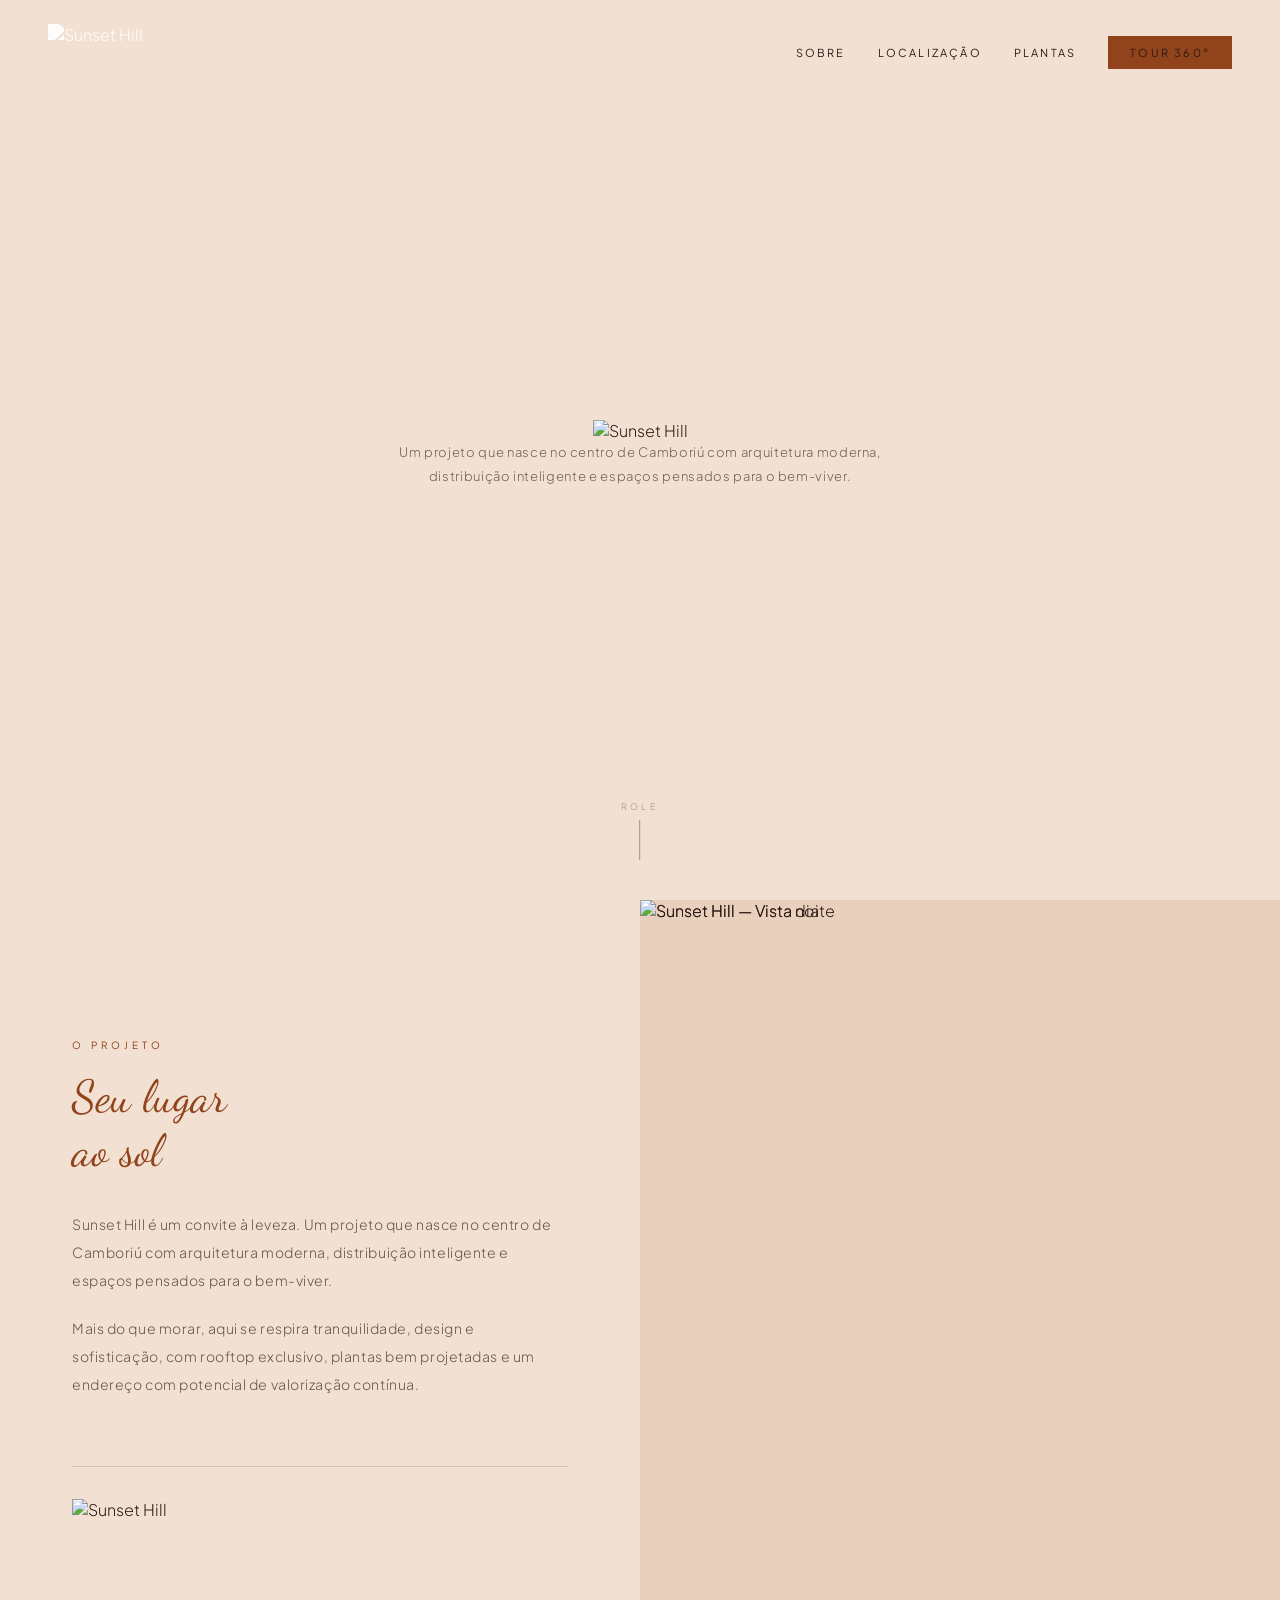
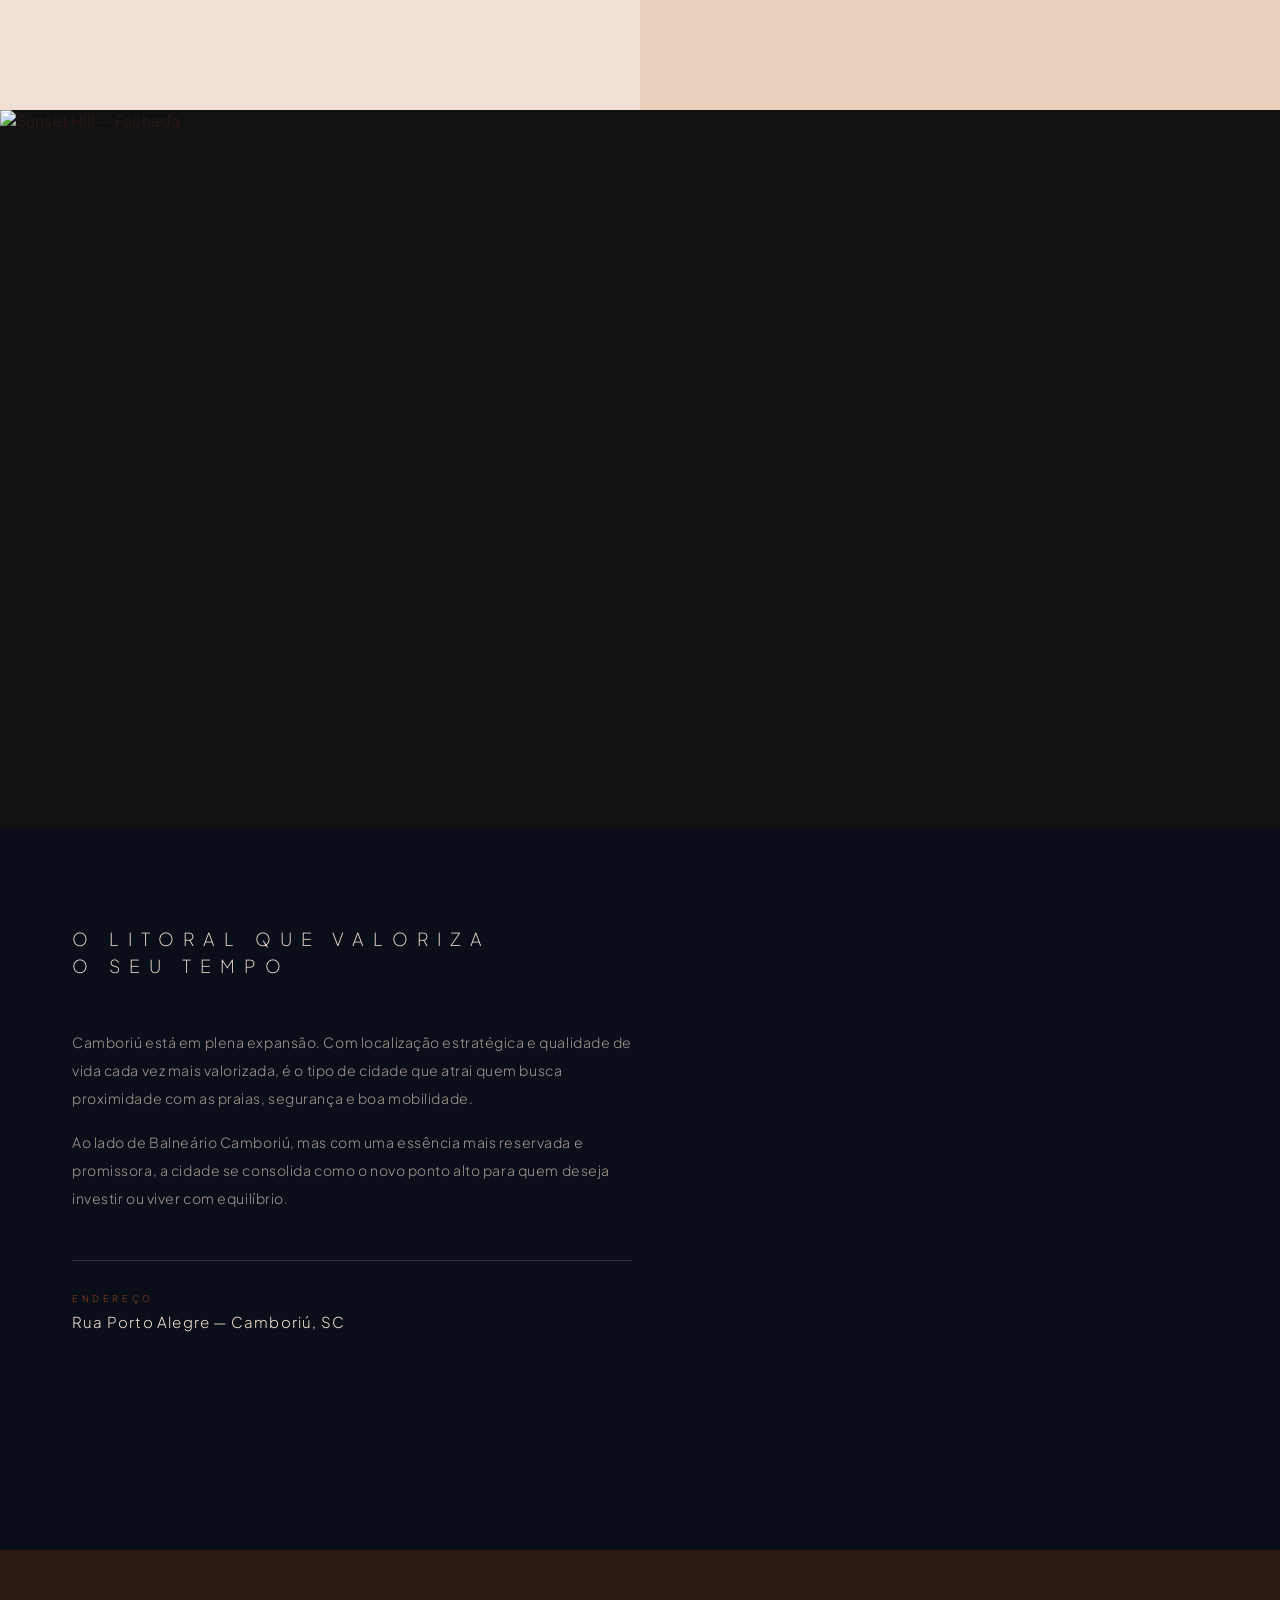
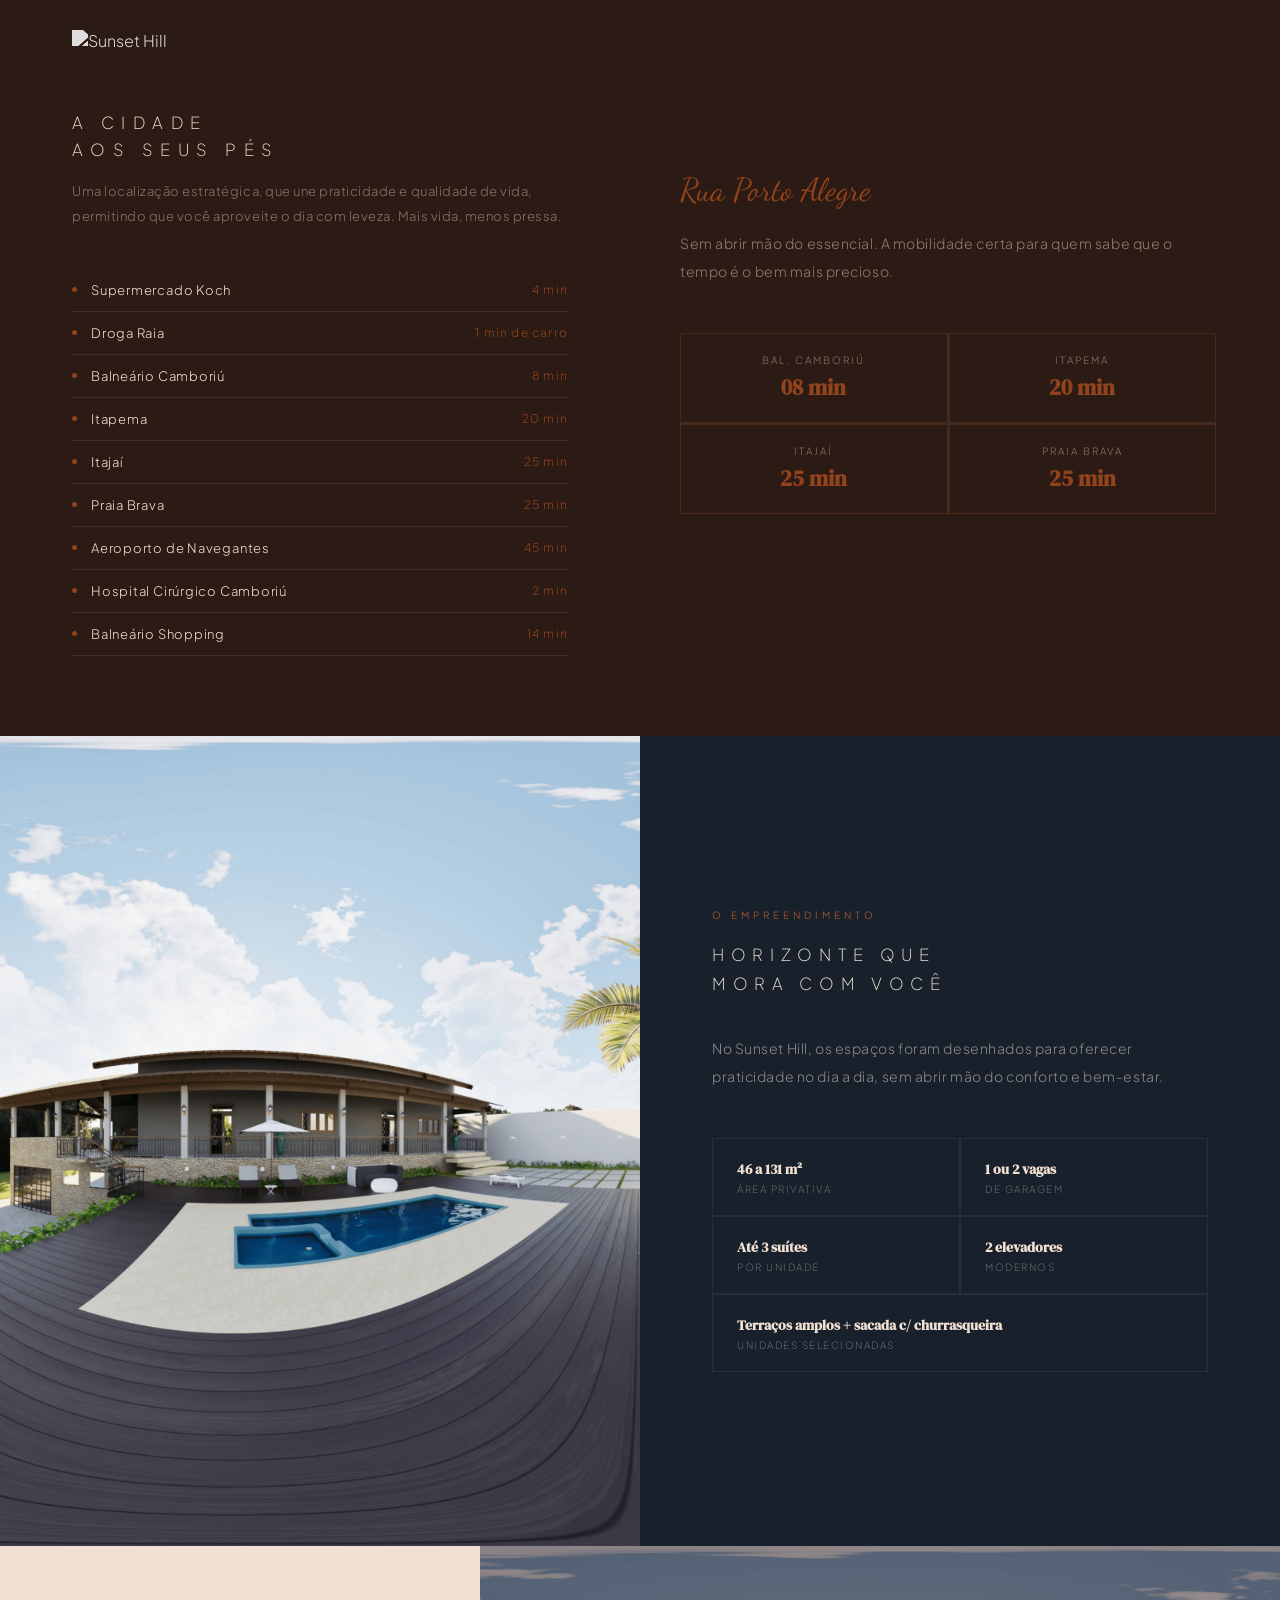
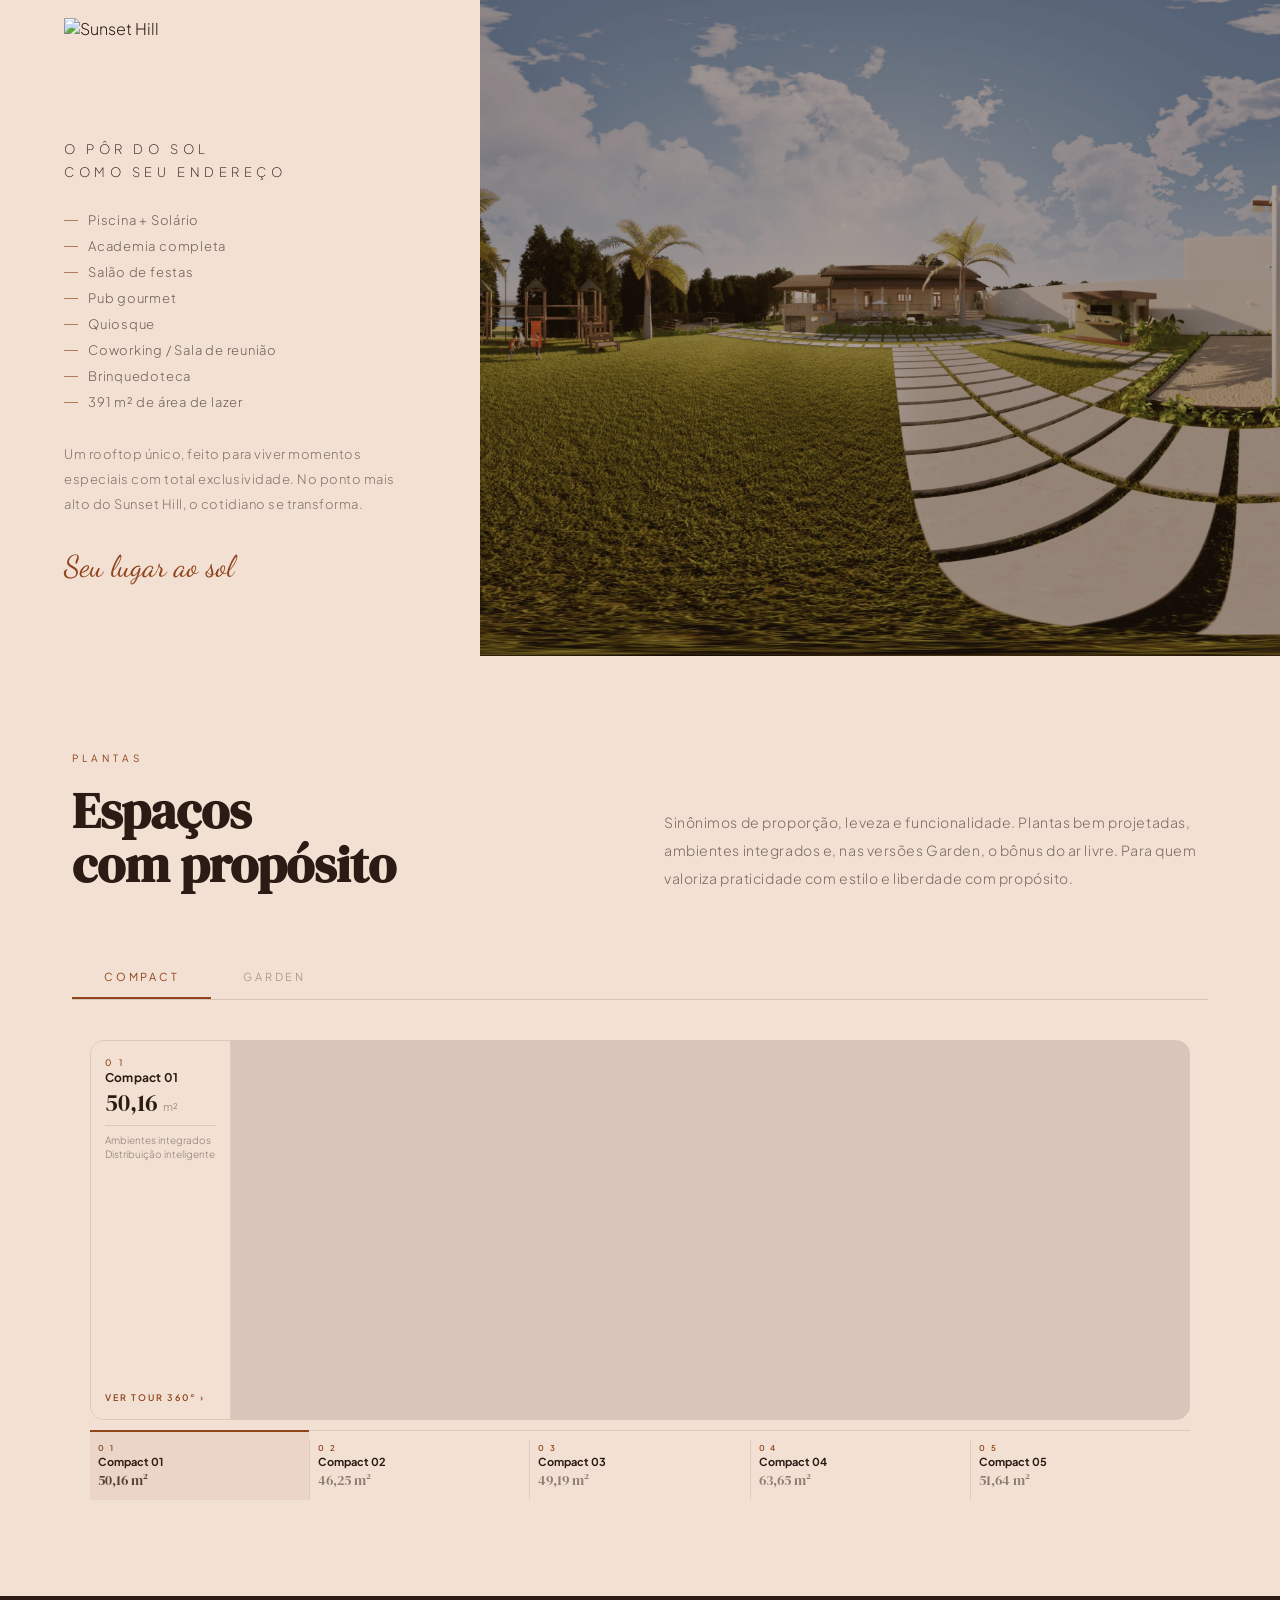
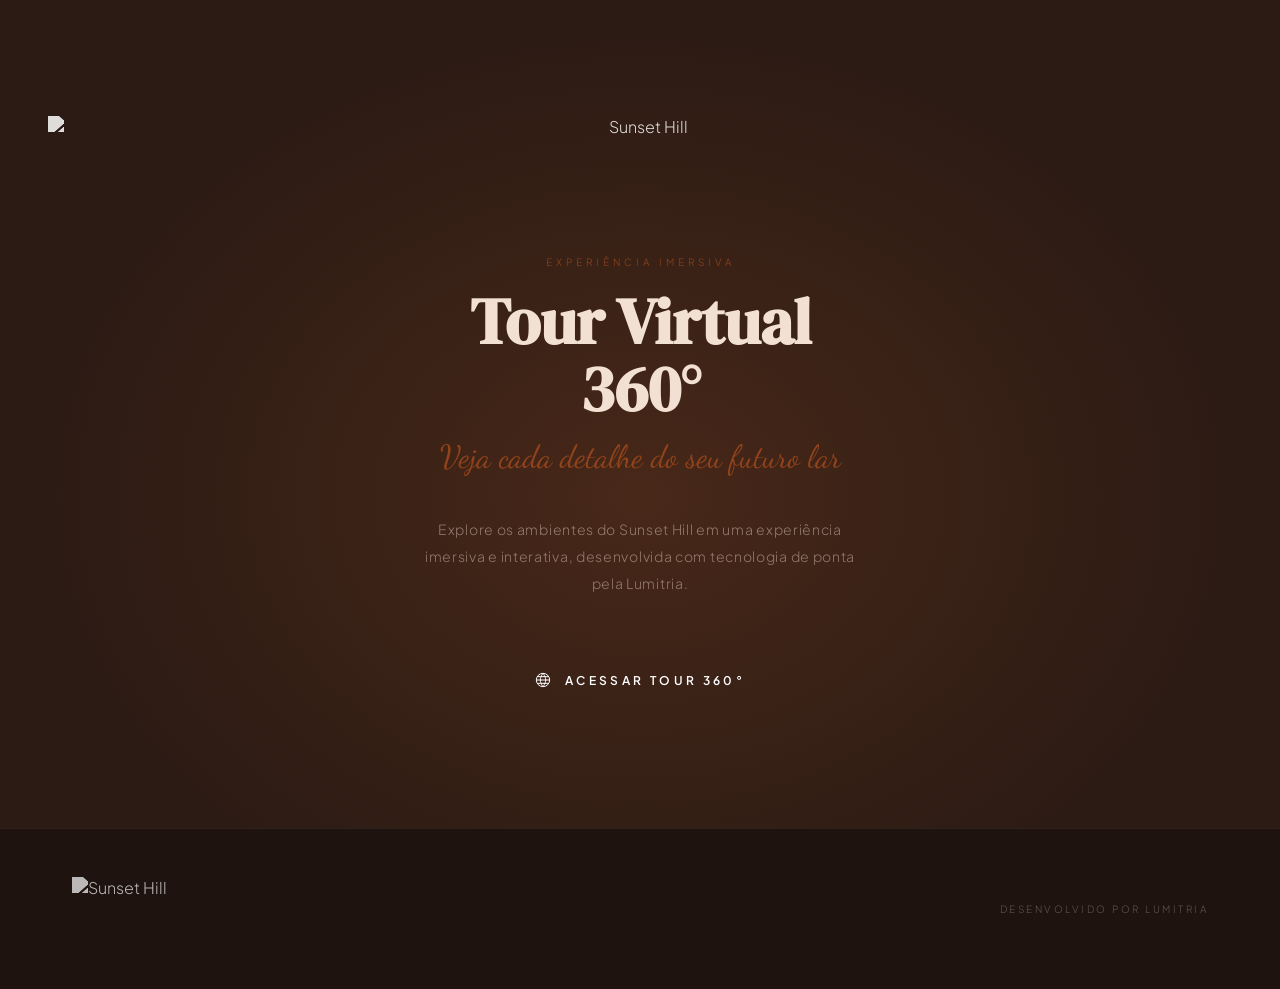
==== folder/sunset-hill/index.html @ 479f3891 "feat: sunset-hill — logo header adaptativo + tour zoom mínimo inicial - Header: logo branco no estad" ====
<!DOCTYPE html>
<html lang="pt-BR">
<head>
  <meta charset="UTF-8">
  <meta name="viewport" content="width=device-width, initial-scale=1.0, viewport-fit=cover">

  <!-- ══════════════════════════════════════════════════════════
       [EMPREENDIMENTO] Sunset Hill
       Para duplicar: substitua "Sunset Hill" e ajuste cores/conteúdo.
       ════════════════════════════════════════════════════════== -->
  <title>Sunset Hill — Folder Digital | Lumitria</title>
  <meta name="description" content="Conheça o Sunset Hill em uma experiência digital desenvolvida pela Lumitria.">
  <meta name="robots" content="noindex, nofollow">

  <link rel="icon" type="image/x-icon" href="../../para-vriaricone.ico">

  <link rel="preconnect" href="https://fonts.googleapis.com">
  <link rel="preconnect" href="https://fonts.gstatic.com" crossorigin>
  <link href="https://fonts.googleapis.com/css2?family=Plus+Jakarta+Sans:wght@300;400;500;600;700;800&family=DM+Serif+Display:ital@0;1&family=Dancing+Script:wght@400;600&display=swap" rel="stylesheet">
  <link rel="stylesheet" href="../../libs/pannellum/pannellum.css">

  <style>
    /* ============================================================
       TOKENS — Identidade Visual Sunset Hill
       [CUSTOMIZAR] Cores extraídas do brand book do empreendimento
       ============================================================ */
    :root {
      --bege:        #F2E1D3;
      --bege-medio:  #E8D0BC;
      --marrom:      #2C1B14;
      --marrom-2:    #1E130E;
      --terracota:   #91431C;
      --terracota-2: #7A3818;
      --marinho:     #18202C;
      --texto:       #2C1B14;
      --texto-claro: #F2E1D3;
      --divisor:     rgba(44,27,20,0.15);
    }

    *, *::before, *::after { box-sizing: border-box; margin: 0; padding: 0; }
    html { scroll-behavior: smooth; }
    body {
      background: var(--bege);
      color: var(--texto);
      font-family: 'Plus Jakarta Sans', sans-serif;
      font-weight: 300;
      overflow-x: hidden;
    }
    img { display: block; width: 100%; }

    /* Logo transparente — sem fundo */
    .logo-claro { display: block; }
    /* Logo para fundos escuros: inverte para branco */
    .logo-escuro { filter: brightness(0) invert(1); opacity: 0.85; display: block; }
    /* Logo hero: bom no desktop, responsivo no mobile */
    .hero-logo-img { width: clamp(220px, 22vw, 360px) !important; max-width: 82vw !important; }

    /* ── HEADER ── */
    .header {
      position: fixed;
      top: 0; left: 0; right: 0;
      z-index: 100;
      display: flex;
      align-items: center;
      justify-content: space-between;
      padding: 24px 48px;
      background: transparent;
      transition: background 0.4s, padding 0.3s;
    }
    .header.scrolled {
      background: rgba(237,227,216,0.96);
      backdrop-filter: blur(8px);
      padding: 16px 48px;
      border-bottom: 1px solid var(--divisor);
    }
    .header-logo {
      display: flex;
      align-items: center;
      gap: 12px;
      text-decoration: none;
    }
    /* Header transparente → logo branco; header bege → logo escuro */
    .header:not(.scrolled) .header-logo img {
      filter: brightness(0) invert(1);
      opacity: 0.92;
      transition: filter 0.4s, opacity 0.4s;
    }
    .header.scrolled .header-logo img {
      filter: none;
      opacity: 1;
      transition: filter 0.4s, opacity 0.4s;
    }
    .header-logo-text { display: flex; flex-direction: column; line-height: 1; }
    .header-logo-name {
      font-family: 'DM Serif Display', serif;
      font-size: 16px;
      font-weight: 700;
      letter-spacing: 0.12em;
      color: var(--marrom);
    }
    .header-logo-sub {
      font-family: 'Dancing Script', cursive;
      font-size: 12px;
      color: var(--terracota);
    }
    .header-nav {
      display: flex;
      align-items: center;
      gap: 32px;
      list-style: none;
    }
    .header-nav a {
      font-size: 11px;
      font-weight: 400;
      letter-spacing: 0.2em;
      text-transform: uppercase;
      text-decoration: none;
      color: var(--marrom);
      transition: color 0.2s;
    }
    .header-nav a:hover { color: var(--terracota); }
    .header-cta {
      font-size: 11px;
      font-weight: 600;
      letter-spacing: 0.2em;
      text-transform: uppercase;
      text-decoration: none;
      color: var(--texto-claro);
      background: var(--terracota);
      padding: 10px 22px;
      transition: background 0.2s;
    }
    .header-cta:hover { background: var(--marrom); }

    /* ── HERO ── */
    .hero {
      position: relative;
      width: 100%;
      min-height: 100vh;
      overflow: hidden;
      background: var(--bege);
    }
    /* camada de fundo: vídeo + overlay */
    .hero-bg {
      position: absolute;
      top: 0; left: 0; right: 0; bottom: 0;
    }
    .hero-bg video {
      position: absolute;
      top: 0; left: 0;
      width: 100%;
      height: 100%;
      object-fit: cover;
      object-position: center;
      display: block;
      opacity: 0;
      filter: saturate(0.9) brightness(1.02);
      will-change: opacity;
    }
    .hero-bg-overlay {
      position: absolute;
      inset: 0;
      background: rgba(242, 225, 211, 0.62);
      z-index: 1;
    }
    /* camada de conteúdo: acima do vídeo */
    .hero-content {
      position: relative;
      z-index: 2;
      display: flex;
      flex-direction: column;
      align-items: center;
      justify-content: center;
      min-height: 100vh;
      padding: 100px 24px 80px;
      text-align: center;
    }
    /* viewer de plantas */
    .hpx-container {
      display: flex;
      height: 380px;
      border-radius: 14px;
      overflow: hidden;
      border: 1px solid rgba(44,27,20,0.12);
    }
    /* painel de info — lado esquerdo */
    .hpx-info {
      width: 140px;
      flex-shrink: 0;
      background: rgba(242,225,211,0.9);
      backdrop-filter: blur(16px);
      -webkit-backdrop-filter: blur(16px);
      border-right: 1px solid rgba(44,27,20,0.1);
      padding: 16px 14px;
      display: flex;
      flex-direction: column;
      gap: 2px;
    }
    .hpx-info-num {
      font-size: 9px;
      color: var(--terracota);
      letter-spacing: 0.3em;
      font-weight: 500;
      font-family: 'Plus Jakarta Sans', sans-serif;
    }
    .hpx-info-nome {
      font-size: 12px;
      font-weight: 700;
      color: var(--marrom);
      font-family: 'Plus Jakarta Sans', sans-serif;
      letter-spacing: 0.02em;
    }
    .hpx-info-area {
      font-family: 'DM Serif Display', serif;
      font-size: 24px;
      color: var(--marrom);
      line-height: 1;
      margin-top: 4px;
    }
    .hpx-info-area small { font-size: 11px; font-family: 'Plus Jakarta Sans', sans-serif; opacity: 0.5; }
    .hpx-info-div { height: 1px; background: rgba(44,27,20,0.12); margin: 8px 0 6px; }
    .hpx-info-feat { list-style: none; display: flex; flex-direction: column; gap: 2px; }
    .hpx-info-feat li { font-size: 10px; color: var(--marrom); opacity: 0.5; font-family: 'Plus Jakarta Sans', sans-serif; }
    .hpx-info-tour {
      display: inline-flex;
      align-items: center;
      gap: 4px;
      font-size: 9px;
      letter-spacing: 0.2em;
      text-transform: uppercase;
      color: var(--terracota);
      text-decoration: none;
      font-weight: 600;
      font-family: 'Plus Jakarta Sans', sans-serif;
      margin-top: auto;
      padding-top: 8px;
      transition: opacity 0.2s;
    }
    .hpx-info-tour:hover { opacity: 0.7; }
    /* viewer único — sem tiras laterais */
    .hpx-viewer-wrap {
      flex: 1;
      position: relative;
      overflow: hidden;
      background: rgba(44,27,20,0.06);
    }
    .hpx-viewer-wrap .pnlm-ui,
    .hpx-viewer-wrap .pnlm-about-msg { display: none !important; }
    .hpx-viewer-wrap .pnlm-container { background: rgba(44,27,20,0.08); }
    .hpx-viewer-ph {
      position: absolute;
      inset: 0;
      display: flex;
      flex-direction: column;
      align-items: center;
      justify-content: center;
      gap: 10px;
      opacity: 0.2;
      color: var(--marrom);
    }
    .hpx-viewer-ph svg { width: 36px; }
    .hpx-viewer-ph span { font-size: 9px; letter-spacing: 0.2em; text-transform: uppercase; font-family: 'Plus Jakarta Sans', sans-serif; }
    @media (max-width: 700px) {
      .hpx-container { height: 220px; }
      .hpx-info { width: 118px; padding: 12px 10px; }
      .hpx-info-area { font-size: 20px; }
    }
    /* barra de nav inferior — design criativo */
    .hpx-nav {
      display: flex;
      gap: 0;
      margin-top: 10px;
      position: relative;
    }
    .hpx-nav::before {
      content: '';
      position: absolute;
      top: 0; left: 0; right: 0;
      height: 1px;
      background: rgba(44,27,20,0.12);
    }
    .hpx-nav-item {
      flex: 1;
      padding: 11px 8px 10px;
      cursor: pointer;
      text-align: left;
      background: none;
      border: none;
      border-top: 2px solid transparent;
      position: relative;
      transition: border-color 0.3s ease, background 0.25s;
      overflow: hidden;
    }
    .hpx-nav-item::after {
      content: '';
      position: absolute;
      inset: 0;
      background: rgba(145,67,28,0.05);
      opacity: 0;
      transition: opacity 0.25s;
    }
    .hpx-nav-item:hover::after { opacity: 1; }
    .hpx-nav-item.ativo {
      border-top-color: var(--terracota);
    }
    .hpx-nav-item.ativo::after { opacity: 1; background: rgba(145,67,28,0.07); }
    .hpx-nav-num {
      font-size: 8px;
      color: var(--terracota);
      letter-spacing: 0.3em;
      font-family: 'Plus Jakarta Sans', sans-serif;
      display: block;
      font-weight: 600;
      margin-bottom: 2px;
    }
    .hpx-nav-nome {
      font-size: 11px;
      font-weight: 700;
      color: var(--marrom);
      font-family: 'Plus Jakarta Sans', sans-serif;
      display: block;
    }
    .hpx-nav-area {
      font-family: 'DM Serif Display', serif;
      font-size: 14px;
      color: var(--marrom);
      opacity: 0.5;
      display: block;
      margin-top: 2px;
      transition: opacity 0.25s;
    }
    .hpx-nav-item.ativo .hpx-nav-area { opacity: 0.8; }
    .hpx-nav-sep {
      width: 1px;
      background: rgba(44,27,20,0.1);
      flex-shrink: 0;
      margin: 10px 0 0;
    }

    .hero-sol { margin-bottom: 32px; }
    .hero-sol svg { width: 88px; height: auto; }
    .hero-nome {
      font-family: 'DM Serif Display', serif;
      font-size: clamp(60px, 10vw, 130px);
      font-weight: 700;
      letter-spacing: 0.05em;
      color: var(--marrom);
      line-height: 0.92;
      margin-bottom: 20px;
    }
    .hero-nome span { display: block; }
    .hero-tagline {
      font-family: 'Dancing Script', cursive;
      font-size: clamp(26px, 3.5vw, 52px);
      color: var(--terracota);
      margin-bottom: 48px;
    }
    .hero-desc {
      max-width: 500px;
      font-size: 13px;
      font-weight: 300;
      letter-spacing: 0.05em;
      line-height: 1.8;
      color: var(--marrom);
      opacity: 0.65;
      margin-bottom: 12px;
    }
    .hero-btns {
      display: flex;
      gap: 16px;
      flex-wrap: wrap;
      justify-content: center;
    }
    .btn-primary {
      display: inline-flex;
      align-items: center;
      gap: 10px;
      font-family: 'Plus Jakarta Sans', sans-serif;
      font-size: 11px;
      font-weight: 600;
      letter-spacing: 0.28em;
      text-transform: uppercase;
      text-decoration: none;
      color: #fff;
      background: url('https://res.cloudinary.com/dzn9q1rkt/image/upload/v1782253030/FUNDO_BOT%C3%83O_ieb3xq.png') center/cover no-repeat;
      padding: 18px 40px;
      transition: opacity 0.3s, transform 0.2s;
    }
    .btn-primary:hover { opacity: 0.85; transform: translateY(-1px); }
    .btn-secondary {
      display: inline-flex;
      align-items: center;
      gap: 10px;
      font-family: 'Plus Jakarta Sans', sans-serif;
      font-size: 11px;
      font-weight: 400;
      letter-spacing: 0.28em;
      text-transform: uppercase;
      text-decoration: none;
      color: var(--marrom);
      border: 1px solid rgba(61,32,16,0.4);
      padding: 17px 40px;
      transition: all 0.3s;
    }
    .btn-secondary:hover { background: var(--marrom); color: var(--texto-claro); border-color: var(--marrom); }
    @keyframes logo-brilho {
      0%, 100% {
        filter: drop-shadow(0 0 10px rgba(145,67,28,0.18)) drop-shadow(0 0 28px rgba(220,140,60,0.08));
      }
      50% {
        filter: drop-shadow(0 0 22px rgba(145,67,28,0.40)) drop-shadow(0 0 60px rgba(220,140,60,0.18));
      }
    }
    .hero-content .logo-claro {
      animation: logo-brilho 3.8s ease-in-out infinite;
    }
    .hero-scroll {
      position: absolute;
      bottom: 40px;
      left: 50%;
      transform: translateX(-50%);
      display: flex;
      flex-direction: column;
      align-items: center;
      gap: 8px;
      opacity: 0.4;
    }
    .hero-scroll span { font-size: 9px; letter-spacing: 0.35em; text-transform: uppercase; }
    .hero-scroll-line {
      width: 1px;
      height: 40px;
      background: var(--marrom);
      animation: scroll-down 1.6s ease-in-out infinite;
    }
    @keyframes scroll-down {
      0%   { transform: scaleY(0); transform-origin: top; }
      50%  { transform: scaleY(1); transform-origin: top; }
      51%  { transform: scaleY(1); transform-origin: bottom; }
      100% { transform: scaleY(0); transform-origin: bottom; }
    }

    /* ── LABEL ── */
    .section-label {
      display: block;
      font-size: 10px;
      font-weight: 400;
      letter-spacing: 0.4em;
      text-transform: uppercase;
      color: var(--terracota);
      margin-bottom: 20px;
    }

    /* ── SOBRE ── */
    .sobre {
      display: grid;
      grid-template-columns: 1fr 1fr;
      min-height: 90vh;
    }
    .sobre-content {
      background: var(--bege);
      display: flex;
      flex-direction: column;
      justify-content: center;
      padding: 80px 72px;
    }
    .sobre-title {
      font-family: 'Dancing Script', cursive;
      font-size: clamp(36px, 3.5vw, 56px);
      color: var(--terracota);
      margin-bottom: 32px;
      line-height: 1.2;
    }
    .sobre-text {
      font-size: 14px;
      font-weight: 300;
      letter-spacing: 0.04em;
      line-height: 2;
      color: var(--marrom);
      opacity: 0.7;
      margin-bottom: 20px;
    }
    .sobre-assinatura {
      display: flex;
      align-items: center;
      gap: 12px;
      margin-top: 48px;
      padding-top: 32px;
      border-top: 1px solid var(--divisor);
    }
    .sobre-assinatura-nome {
      font-family: 'DM Serif Display', serif;
      font-size: 18px;
      font-weight: 700;
      letter-spacing: 0.1em;
      color: var(--marrom);
    }
    .sobre-assinatura-sub {
      font-size: 9px;
      letter-spacing: 0.22em;
      text-transform: uppercase;
      color: var(--marrom);
      opacity: 0.4;
      margin-top: 3px;
    }
    .sobre-image {
      position: relative;
      overflow: hidden;
      background: var(--bege-medio);
    }
    .sobre-image img {
      position: absolute;
      inset: 0;
      width: 100%;
      height: 100%;
      object-fit: cover;
      display: block;
    }
    .sobre-night-img {
      animation: daynight 8s cubic-bezier(0.45, 0, 0.55, 1) infinite;
    }
    @keyframes daynight {
      0%, 5%    { opacity: 0; }
      30%, 70%  { opacity: 1; }
      95%, 100% { opacity: 0; }
    }

    /* ── FACHADA ── */
    .fachada {
      height: 80vh;
      overflow: hidden;
      background: #111;
    }
    .fachada img {
      width: 100%;
      height: 100%;
      object-fit: cover;
    }

    /* ── LOCALIZAÇÃO ── */
    .localizacao {
      position: relative;
      min-height: 80vh;
      overflow: hidden;
      background: #0a0e18;
      display: flex;
      align-items: flex-start;
      padding: 96px 72px;
    }
    .localizacao-bg {
      position: absolute;
      inset: 0;
      background: url('https://res.cloudinary.com/dzn9q1rkt/image/upload/v1782251978/CIDADE_SUNSET_pdk7dc.png') center/cover no-repeat;
      opacity: 0.3;
    }
    .localizacao-content {
      position: relative;
      z-index: 2;
      max-width: 560px;
    }
    .localizacao-title {
      font-family: 'Plus Jakarta Sans', sans-serif;
      font-size: clamp(13px, 1.4vw, 19px);
      font-weight: 100;
      letter-spacing: 0.5em;
      text-transform: uppercase;
      color: var(--texto-claro);
      margin-bottom: 48px;
      line-height: 1.5;
    }
    .localizacao-text {
      font-size: 14px;
      font-weight: 300;
      letter-spacing: 0.04em;
      line-height: 2;
      color: var(--texto-claro);
      opacity: 0.65;
      margin-bottom: 16px;
    }
    .localizacao-endereco {
      margin-top: 48px;
      padding-top: 32px;
      border-top: 1px solid rgba(237,227,216,0.18);
    }
    .localizacao-endereco-label {
      font-size: 9px;
      letter-spacing: 0.4em;
      text-transform: uppercase;
      color: var(--terracota);
      margin-bottom: 8px;
    }
    .localizacao-endereco-valor {
      font-size: 15px;
      font-weight: 300;
      letter-spacing: 0.08em;
      color: var(--texto-claro);
    }

    /* ── DISTÂNCIAS ── */
    .distancias {
      display: grid;
      grid-template-columns: 1fr 1fr;
      background: var(--marrom);
    }
    .distancias-left {
      padding: 80px 72px;
      display: flex;
      flex-direction: column;
    }
    .distancias-title {
      font-family: 'Plus Jakarta Sans', sans-serif;
      font-size: clamp(13px, 1.3vw, 18px);
      font-weight: 100;
      letter-spacing: 0.45em;
      text-transform: uppercase;
      color: var(--texto-claro);
      margin-bottom: 16px;
      line-height: 1.6;
    }
    .distancias-intro {
      font-size: 13px;
      font-weight: 300;
      letter-spacing: 0.04em;
      line-height: 1.9;
      color: var(--texto-claro);
      opacity: 0.45;
      margin-bottom: 40px;
    }
    .distancias-list {
      list-style: none;
      flex: 1;
    }
    .distancias-list li {
      display: flex;
      align-items: center;
      gap: 14px;
      padding: 13px 0;
      border-bottom: 1px solid rgba(237,227,216,0.1);
      font-size: 13px;
      font-weight: 300;
      letter-spacing: 0.06em;
      color: var(--texto-claro);
    }
    .distancias-list li::before {
      content: '';
      width: 5px;
      height: 5px;
      border-radius: 50%;
      background: var(--terracota);
      flex-shrink: 0;
    }
    .distancias-list li span {
      margin-left: auto;
      color: var(--terracota);
      font-size: 12px;
      letter-spacing: 0.1em;
    }
    .distancias-right {
      padding: 80px 64px 80px 40px;
      display: flex;
      flex-direction: column;
      justify-content: center;
    }
    .distancias-sub {
      font-family: 'Dancing Script', cursive;
      font-size: clamp(28px, 2.5vw, 44px);
      color: var(--terracota);
      margin-bottom: 20px;
    }
    .distancias-desc {
      font-size: 14px;
      font-weight: 300;
      letter-spacing: 0.04em;
      line-height: 2;
      color: var(--texto-claro);
      opacity: 0.5;
      margin-bottom: 48px;
    }
    .tags-dist {
      display: grid;
      grid-template-columns: 1fr 1fr;
      gap: 1px;
      background: rgba(237,227,216,0.08);
    }
    .tag-dist {
      background: var(--marrom);
      padding: 20px 24px;
      border: 1px solid rgba(196,98,46,0.2);
      text-align: center;
    }
    .tag-dist-nome {
      font-size: 10px;
      letter-spacing: 0.2em;
      text-transform: uppercase;
      color: var(--texto-claro);
      opacity: 0.45;
      margin-bottom: 6px;
    }
    .tag-dist-tempo {
      font-family: 'DM Serif Display', serif;
      font-size: 22px;
      font-weight: 700;
      color: var(--terracota);
    }

    /* ── EMPREENDIMENTO ── */
    .empreendimento {
      display: grid;
      grid-template-columns: 1fr 1fr;
      min-height: 90vh;
    }
    .emp-image {
      position: relative;
      overflow: hidden;
      background: var(--bege-medio);
    }
    .emp-image img {
      width: 100%;
      height: 100%;
      object-fit: cover;
    }
    .emp-content {
      background: var(--marinho);
      display: flex;
      flex-direction: column;
      justify-content: center;
      padding: 80px 72px;
    }
    .emp-title {
      font-family: 'Plus Jakarta Sans', sans-serif;
      font-size: clamp(13px, 1.3vw, 18px);
      font-weight: 100;
      letter-spacing: 0.4em;
      text-transform: uppercase;
      color: var(--texto-claro);
      line-height: 1.7;
      margin-bottom: 36px;
    }
    .emp-text {
      font-size: 14px;
      font-weight: 300;
      letter-spacing: 0.04em;
      line-height: 2;
      color: var(--texto-claro);
      opacity: 0.55;
      margin-bottom: 48px;
    }
    .emp-specs {
      display: grid;
      grid-template-columns: 1fr 1fr;
    }
    .emp-spec {
      padding: 20px 24px;
      border: 1px solid rgba(237,227,216,0.07);
    }
    .emp-spec-valor {
      font-family: 'DM Serif Display', serif;
      font-size: 14px;
      font-weight: 700;
      color: var(--texto-claro);
      margin-bottom: 4px;
    }
    .emp-spec-label {
      font-size: 10px;
      letter-spacing: 0.15em;
      text-transform: uppercase;
      color: var(--texto-claro);
      opacity: 0.35;
    }

    /* ── ROOFTOP ── */
    .rooftop {
      background: var(--marrom-2);
      display: flex;
      align-items: stretch;
      min-height: 70vh;
    }
    .rooftop-card {
      background: var(--bege);
      padding: 72px 64px;
      max-width: 480px;
      flex-shrink: 0;
      display: flex;
      flex-direction: column;
      justify-content: center;
    }
    .rooftop-card-header {
      display: flex;
      align-items: center;
      gap: 12px;
      margin-bottom: 40px;
    }
    .rooftop-card-nome {
      font-family: 'DM Serif Display', serif;
      font-size: 17px;
      font-weight: 700;
      letter-spacing: 0.12em;
      color: var(--marrom);
    }
    .rooftop-card-sub {
      font-size: 9px;
      letter-spacing: 0.28em;
      text-transform: uppercase;
      color: var(--marrom);
      opacity: 0.35;
      margin-bottom: 2px;
    }
    .rooftop-title {
      font-family: 'Plus Jakarta Sans', sans-serif;
      font-size: 13px;
      font-weight: 100;
      letter-spacing: 0.35em;
      text-transform: uppercase;
      color: var(--marrom);
      line-height: 1.8;
      margin-bottom: 28px;
    }
    .rooftop-amenidades {
      display: flex;
      flex-direction: column;
      gap: 10px;
      margin-bottom: 32px;
    }
    .rooftop-amenidade {
      display: flex;
      align-items: center;
      gap: 10px;
      font-size: 13px;
      font-weight: 300;
      letter-spacing: 0.06em;
      color: var(--marrom);
      opacity: 0.65;
    }
    .rooftop-amenidade::before {
      content: '';
      width: 14px;
      height: 1px;
      background: var(--terracota);
      flex-shrink: 0;
    }
    .rooftop-text {
      font-size: 13px;
      font-weight: 300;
      letter-spacing: 0.04em;
      line-height: 1.9;
      color: var(--marrom);
      opacity: 0.55;
      margin-bottom: 32px;
    }
    .rooftop-tagline {
      font-family: 'Dancing Script', cursive;
      font-size: 30px;
      color: var(--terracota);
    }
    .rooftop-fundo {
      flex: 1;
      background: url('../../assets/images/Panorama2.jpg') center/cover no-repeat;
      position: relative;
    }
    .rooftop-fundo::after {
      content: '';
      position: absolute;
      inset: 0;
      background: rgba(44,24,16,0.4);
    }

    /* ── PLANTAS ── */
    .plantas {
      background: var(--bege);
      padding: 96px 72px;
    }
    .plantas-header {
      display: grid;
      grid-template-columns: 1fr 1fr;
      gap: 48px;
      margin-bottom: 64px;
      align-items: end;
    }
    .plantas-title {
      font-family: 'DM Serif Display', serif;
      font-size: clamp(36px, 4vw, 60px);
      font-weight: 700;
      color: var(--marrom);
      line-height: 1.05;
    }
    .plantas-desc {
      font-size: 14px;
      font-weight: 300;
      letter-spacing: 0.04em;
      line-height: 2;
      color: var(--marrom);
      opacity: 0.6;
    }
    .plantas-tabs {
      display: flex;
      border-bottom: 1px solid var(--divisor);
      margin-bottom: 40px;
    }
    .plantas-tab {
      font-family: 'Plus Jakarta Sans', sans-serif;
      font-size: 11px;
      font-weight: 400;
      letter-spacing: 0.25em;
      text-transform: uppercase;
      color: var(--marrom);
      padding: 14px 32px;
      cursor: pointer;
      border: none;
      border-bottom: 2px solid transparent;
      background: none;
      opacity: 0.35;
      transition: all 0.25s;
    }
    .plantas-tab.active {
      opacity: 1;
      border-bottom-color: var(--terracota);
      color: var(--terracota);
    }
    .plantas-panel { display: none; }
    .plantas-panel.active { display: block; }
    .plantas-panel .hpx-container { max-width: 1100px; margin: 0 auto; }
    .plantas-panel .hpx-nav { max-width: 1100px; margin: 10px auto 0; }
    .plantas-grid {
      display: grid;
      grid-template-columns: repeat(auto-fill, minmax(240px, 1fr));
      gap: 2px;
    }
    .planta-card {
      background: rgba(61,32,16,0.04);
      border: 1px solid var(--divisor);
      padding: 32px;
    }
    .planta-numero {
      font-size: 10px;
      letter-spacing: 0.3em;
      color: var(--terracota);
      margin-bottom: 14px;
    }
    .planta-nome {
      font-family: 'DM Serif Display', serif;
      font-size: 17px;
      font-weight: 700;
      color: var(--marrom);
      margin-bottom: 12px;
    }
    .planta-area {
      font-family: 'DM Serif Display', serif;
      font-size: 30px;
      font-weight: 400;
      color: var(--marrom);
      margin-bottom: 20px;
    }
    .planta-area span { font-size: 15px; opacity: 0.45; }
    .planta-div { height: 1px; background: var(--divisor); margin-bottom: 16px; }
    .planta-info {
      font-size: 12px;
      font-weight: 300;
      letter-spacing: 0.06em;
      color: var(--marrom);
      opacity: 0.5;
      line-height: 1.8;
    }

    /* ── CTA TOUR ── */
    .cta-tour {
      background: var(--marrom);
      text-align: center;
      padding: 120px 48px;
      position: relative;
      overflow: hidden;
    }
    .cta-tour::before {
      content: '';
      position: absolute;
      inset: 0;
      background: radial-gradient(ellipse at 50% 60%, rgba(196,98,46,0.18) 0%, transparent 65%);
    }
    .cta-tour > * { position: relative; }
    .cta-tour-sol { margin: 0 auto 40px; }
    .cta-tour-sol svg { width: 60px; opacity: 0.45; }
    .cta-tour-label {
      font-size: 10px;
      letter-spacing: 0.4em;
      text-transform: uppercase;
      color: var(--terracota);
      margin-bottom: 20px;
    }
    .cta-tour-title {
      font-family: 'DM Serif Display', serif;
      font-size: clamp(36px, 5vw, 72px);
      font-weight: 700;
      color: var(--texto-claro);
      line-height: 1.05;
      margin-bottom: 16px;
    }
    .cta-tour-sub {
      font-family: 'Dancing Script', cursive;
      font-size: clamp(22px, 2.5vw, 40px);
      color: var(--terracota);
      margin-bottom: 40px;
    }
    .cta-tour-desc {
      max-width: 460px;
      margin: 0 auto 56px;
      font-size: 14px;
      font-weight: 300;
      letter-spacing: 0.05em;
      line-height: 1.9;
      color: var(--texto-claro);
      opacity: 0.45;
    }
    .btn-tour {
      display: inline-flex;
      align-items: center;
      gap: 14px;
      font-family: 'Plus Jakarta Sans', sans-serif;
      font-size: 12px;
      font-weight: 600;
      letter-spacing: 0.28em;
      text-transform: uppercase;
      text-decoration: none;
      color: #fff;
      background: url('https://res.cloudinary.com/dzn9q1rkt/image/upload/v1782253030/FUNDO_BOT%C3%83O_ieb3xq.png') center/cover no-repeat;
      padding: 20px 56px;
      transition: opacity 0.3s, transform 0.2s;
    }
    .btn-tour:hover { opacity: 0.85; transform: translateY(-2px); }

    /* ── FOOTER ── */
    .footer {
      background: var(--marrom-2);
      padding: 48px 72px;
      display: flex;
      align-items: center;
      justify-content: space-between;
      border-top: 1px solid rgba(237,227,216,0.07);
    }
    .footer-logo {
      display: flex;
      align-items: center;
      gap: 12px;
    }
    .footer-logo-nome {
      font-family: 'DM Serif Display', serif;
      font-size: 14px;
      font-weight: 700;
      letter-spacing: 0.12em;
      color: var(--texto-claro);
    }
    .footer-logo-sub {
      font-size: 9px;
      letter-spacing: 0.2em;
      text-transform: uppercase;
      color: var(--texto-claro);
      opacity: 0.28;
      margin-top: 2px;
    }
    .footer-lumitria {
      font-size: 10px;
      letter-spacing: 0.25em;
      text-transform: uppercase;
      color: var(--texto-claro);
      opacity: 0.3;
    }
    .footer-lumitria a { color: inherit; text-decoration: none; }
    .footer-lumitria a:hover { opacity: 0.7; }

    /* ── REVEAL ── */
    .reveal {
      opacity: 0;
      transform: translateY(28px);
      transition: opacity 0.7s ease, transform 0.7s ease;
    }
    .reveal.visible { opacity: 1; transform: translateY(0); }

    /* ── RESPONSIVE ── */
    @media (max-width: 900px) {
      .header { padding: 20px 24px; }
      .header.scrolled { padding: 14px 24px; }
      .header-nav li:not(:last-child) { display: none; }
      .sobre { grid-template-columns: 1fr; }
      .sobre-content { padding: 64px 32px; }
      .sobre-image { min-height: 56vw; }
      .fachada { height: 60vw; }
      .localizacao { padding: 72px 32px; }
      .distancias { grid-template-columns: 1fr; }
      .distancias-left { padding: 64px 32px; }
      .distancias-right { padding: 0 32px 64px; }
      .empreendimento { grid-template-columns: 1fr; }
      .emp-image { min-height: 56vw; }
      .emp-content { padding: 64px 32px; }
      .rooftop { flex-direction: column; }
      .rooftop-card { max-width: 100%; padding: 56px 32px; }
      .rooftop-fundo { min-height: 50vw; }
      .plantas { padding: 64px 32px; }
      .plantas-header { grid-template-columns: 1fr; gap: 20px; }
      .cta-tour { padding: 80px 32px; }
      .footer { flex-direction: column; gap: 24px; text-align: center; padding: 40px 32px; }
    }
  </style>
</head>
<body>

  <!-- ══ HEADER ══ -->
  <header class="header" id="header">
    <a href="#inicio" class="header-logo">
      <img src="https://res.cloudinary.com/dzn9q1rkt/image/upload/v1782243706/image-removebg-preview_wacb1w.png"
           alt="Sunset Hill" height="52" class="logo-claro" style="width:auto;">
    </a>
    <nav>
      <ul class="header-nav">
        <li><a href="#sobre">Sobre</a></li>
        <li><a href="#localizacao">Localização</a></li>
        <li><a href="#plantas">Plantas</a></li>
        <li><a href="tour/index.html" class="header-cta">Tour 360°</a></li>
      </ul>
    </nav>
  </header>

  <!-- ══ HERO ══ -->
  <section class="hero" id="inicio">
    <!-- fundo: vídeo em loop cobrindo tudo -->
    <div class="hero-bg">
      <video id="hero-v1" muted playsinline preload="auto">
        <source src="https://res.cloudinary.com/dzn9q1rkt/video/upload/v1782485521/InShot_20260626_114837483_plsink.mp4" type="video/mp4">
      </video>
      <video id="hero-v2" muted playsinline preload="auto">
        <source src="https://res.cloudinary.com/dzn9q1rkt/video/upload/v1782485521/InShot_20260626_114837483_plsink.mp4" type="video/mp4">
      </video>
      <div class="hero-bg-overlay"></div>
    </div>

    <!-- conteúdo sobreposto ao vídeo -->
    <div class="hero-content">
      <img src="https://res.cloudinary.com/dzn9q1rkt/image/upload/v1782243706/image-removebg-preview_wacb1w.png"
           alt="Sunset Hill" class="logo-claro"
           style="width:auto;max-width:min(600px,82vw);height:auto;display:block;">
      <p class="hero-desc">
        Um projeto que nasce no centro de Camboriú com arquitetura moderna,
        distribuição inteligente e espaços pensados para o bem-viver.
      </p>
    </div>

    <!-- scroll indicator fixo no fundo do hero -->
    <div class="hero-scroll" style="z-index:3;">
      <span>Role</span>
      <div class="hero-scroll-line"></div>
    </div>
  </section>

  <!-- ══ SOBRE ══ -->
  <section class="sobre" id="sobre">
    <div class="sobre-content reveal">
      <span class="section-label">O projeto</span>
      <div class="sobre-title">Seu lugar<br>ao sol</div>
      <p class="sobre-text">
        Sunset Hill é um convite à leveza. Um projeto que nasce no centro de Camboriú com
        arquitetura moderna, distribuição inteligente e espaços pensados para o bem-viver.
      </p>
      <p class="sobre-text">
        Mais do que morar, aqui se respira tranquilidade, design e sofisticação, com rooftop
        exclusivo, plantas bem projetadas e um endereço com potencial de valorização contínua.
      </p>
      <div class="sobre-assinatura">
        <img src="https://res.cloudinary.com/dzn9q1rkt/image/upload/v1782243706/image-removebg-preview_wacb1w.png"
             alt="Sunset Hill" class="logo-claro" style="width:auto;height:72px;">
      </div>
    </div>
    <div class="sobre-image">
      <img src="https://res.cloudinary.com/dzn9q1rkt/image/upload/v1782243583/ChatGPT_Image_23_de_jun._de_2026_14_59_48_ssuv8t.png" alt="Sunset Hill — Vista dia">
      <img class="sobre-night-img" src="https://res.cloudinary.com/dzn9q1rkt/image/upload/v1782253214/ChatGPT_Image_23_de_jun._de_2026_19_20_58_sdidgt.png" alt="Sunset Hill — Vista noite">
    </div>
  </section>

  <!-- ══ FACHADA ══ -->
  <div class="fachada">
    <!-- [CUSTOMIZAR] Render da fachada do empreendimento -->
    <img src="https://res.cloudinary.com/dzn9q1rkt/image/upload/v1782251663/IMAGEM_SUNSTE_hlctep.png" alt="Sunset Hill — Fachada">
  </div>

  <!-- ══ LOCALIZAÇÃO ══ -->
  <section class="localizacao" id="localizacao">
    <div class="localizacao-bg"></div>
    <div class="localizacao-content reveal">
      <div class="localizacao-title">O litoral que valoriza<br>o seu tempo</div>
      <p class="localizacao-text">
        Camboriú está em plena expansão. Com localização estratégica e qualidade de vida
        cada vez mais valorizada, é o tipo de cidade que atrai quem busca proximidade com
        as praias, segurança e boa mobilidade.
      </p>
      <p class="localizacao-text">
        Ao lado de Balneário Camboriú, mas com uma essência mais reservada e promissora,
        a cidade se consolida como o novo ponto alto para quem deseja investir ou viver
        com equilíbrio.
      </p>
      <div class="localizacao-endereco">
        <div class="localizacao-endereco-label">Endereço</div>
        <div class="localizacao-endereco-valor">Rua Porto Alegre — Camboriú, SC</div>
      </div>
    </div>
  </section>

  <!-- ══ DISTÂNCIAS ══ -->
  <section class="distancias">
    <div class="distancias-left reveal">
      <img src="https://res.cloudinary.com/dzn9q1rkt/image/upload/v1782243706/image-removebg-preview_wacb1w.png"
           alt="Sunset Hill" class="logo-escuro" style="width:auto;height:56px;margin-bottom:24px;">
      <div class="distancias-title">A cidade<br>aos seus pés</div>
      <p class="distancias-intro">
        Uma localização estratégica, que une praticidade e qualidade de vida,
        permitindo que você aproveite o dia com leveza. Mais vida, menos pressa.
      </p>
      <ul class="distancias-list">
        <li>Supermercado Koch <span>4 min</span></li>
        <li>Droga Raia <span>1 min de carro</span></li>
        <li>Balneário Camboriú <span>8 min</span></li>
        <li>Itapema <span>20 min</span></li>
        <li>Itajaí <span>25 min</span></li>
        <li>Praia Brava <span>25 min</span></li>
        <li>Aeroporto de Navegantes <span>45 min</span></li>
        <li>Hospital Cirúrgico Camboriú <span>2 min</span></li>
        <li>Balneário Shopping <span>14 min</span></li>
      </ul>
    </div>
    <div class="distancias-right reveal">
      <div class="distancias-sub">Rua Porto Alegre</div>
      <p class="distancias-desc">
        Sem abrir mão do essencial. A mobilidade certa para quem sabe
        que o tempo é o bem mais precioso.
      </p>
      <div class="tags-dist">
        <div class="tag-dist">
          <div class="tag-dist-nome">Bal. Camboriú</div>
          <div class="tag-dist-tempo">08 min</div>
        </div>
        <div class="tag-dist">
          <div class="tag-dist-nome">Itapema</div>
          <div class="tag-dist-tempo">20 min</div>
        </div>
        <div class="tag-dist">
          <div class="tag-dist-nome">Itajaí</div>
          <div class="tag-dist-tempo">25 min</div>
        </div>
        <div class="tag-dist">
          <div class="tag-dist-nome">Praia Brava</div>
          <div class="tag-dist-tempo">25 min</div>
        </div>
      </div>
    </div>
  </section>

  <!-- ══ EMPREENDIMENTO ══ -->
  <section class="empreendimento" id="empreendimento">
    <div class="emp-image">
      <!-- [CUSTOMIZAR] Render lateral do edifício -->
      <img src="../../assets/images/Panorama3.jpg" alt="Sunset Hill — Empreendimento">
    </div>
    <div class="emp-content reveal">
      <span class="section-label" style="color:rgba(196,98,46,0.75);">O empreendimento</span>
      <div class="emp-title">Horizonte que<br>mora com você</div>
      <p class="emp-text">
        No Sunset Hill, os espaços foram desenhados para oferecer praticidade no dia a dia,
        sem abrir mão do conforto e bem-estar.
      </p>
      <div class="emp-specs">
        <div class="emp-spec">
          <div class="emp-spec-valor">46 a 131 m²</div>
          <div class="emp-spec-label">Área privativa</div>
        </div>
        <div class="emp-spec">
          <div class="emp-spec-valor">1 ou 2 vagas</div>
          <div class="emp-spec-label">de garagem</div>
        </div>
        <div class="emp-spec">
          <div class="emp-spec-valor">Até 3 suítes</div>
          <div class="emp-spec-label">por unidade</div>
        </div>
        <div class="emp-spec">
          <div class="emp-spec-valor">2 elevadores</div>
          <div class="emp-spec-label">modernos</div>
        </div>
        <div class="emp-spec" style="grid-column:1/-1;">
          <div class="emp-spec-valor">Terraços amplos + sacada c/ churrasqueira</div>
          <div class="emp-spec-label">unidades selecionadas</div>
        </div>
      </div>
    </div>
  </section>

  <!-- ══ ROOFTOP ══ -->
  <section class="rooftop" id="rooftop">
    <div class="rooftop-card reveal">
      <div class="rooftop-card-header">
        <img src="https://res.cloudinary.com/dzn9q1rkt/image/upload/v1782243706/image-removebg-preview_wacb1w.png"
             alt="Sunset Hill" class="logo-claro" style="width:auto;height:80px;">
      </div>
      <div class="rooftop-title">O pôr do sol<br>como seu endereço</div>
      <div class="rooftop-amenidades">
        <div class="rooftop-amenidade">Piscina + Solário</div>
        <div class="rooftop-amenidade">Academia completa</div>
        <div class="rooftop-amenidade">Salão de festas</div>
        <div class="rooftop-amenidade">Pub gourmet</div>
        <div class="rooftop-amenidade">Quiosque</div>
        <div class="rooftop-amenidade">Coworking / Sala de reunião</div>
        <div class="rooftop-amenidade">Brinquedoteca</div>
        <div class="rooftop-amenidade">391 m² de área de lazer</div>
      </div>
      <p class="rooftop-text">
        Um rooftop único, feito para viver momentos especiais com total exclusividade.
        No ponto mais alto do Sunset Hill, o cotidiano se transforma.
      </p>
      <div class="rooftop-tagline">Seu lugar ao sol</div>
    </div>
    <div class="rooftop-fundo"></div>
  </section>

  <!-- ══ PLANTAS ══ -->
  <section class="plantas" id="plantas">
    <div class="plantas-header reveal">
      <div>
        <span class="section-label">Plantas</span>
        <div class="plantas-title">Espaços<br>com propósito</div>
      </div>
      <p class="plantas-desc">
        Sinônimos de proporção, leveza e funcionalidade. Plantas bem projetadas,
        ambientes integrados e, nas versões Garden, o bônus do ar livre.
        Para quem valoriza praticidade com estilo e liberdade com propósito.
      </p>
    </div>
    <div class="plantas-tabs">
      <button class="plantas-tab active" data-tab="compact">Compact</button>
      <button class="plantas-tab" data-tab="garden">Garden</button>
    </div>
    <div class="plantas-panel active" id="panel-compact">
      <div class="hpx-container">
        <div class="hpx-info" id="hpx-compact-info"></div>
        <div class="hpx-viewer-wrap" id="hpx-compact-viewer"></div>
      </div>
      <div class="hpx-nav" id="hpx-nav-compact"></div>
    </div>
    <div class="plantas-panel" id="panel-garden">
      <div class="hpx-container">
        <div class="hpx-info" id="hpx-garden-info"></div>
        <div class="hpx-viewer-wrap" id="hpx-garden-viewer"></div>
      </div>
      <div class="hpx-nav" id="hpx-nav-garden"></div>
    </div>
  </section>

  <!-- ══ CTA TOUR ══ -->
  <section class="cta-tour" id="tour">
    <div class="cta-tour-sol">
      <img src="https://res.cloudinary.com/dzn9q1rkt/image/upload/v1782243706/image-removebg-preview_wacb1w.png"
           alt="Sunset Hill" class="logo-escuro" style="width:auto;height:100px;margin:0 auto;">
    </div>
    <div class="cta-tour-label">Experiência imersiva</div>
    <div class="cta-tour-title">Tour Virtual<br>360°</div>
    <div class="cta-tour-sub">Veja cada detalhe do seu futuro lar</div>
    <p class="cta-tour-desc">
      Explore os ambientes do Sunset Hill em uma experiência imersiva e interativa,
      desenvolvida com tecnologia de ponta pela Lumitria.
    </p>
    <a href="tour/index.html" class="btn-tour">
      <svg width="16" height="16" viewBox="0 0 24 24" fill="none" stroke="currentColor" stroke-width="1.5">
        <circle cx="12" cy="12" r="10"/>
        <path d="M12 2c0 0-4 5-4 10s4 10 4 10"/>
        <path d="M12 2c0 0 4 5 4 10s-4 10-4 10"/>
        <path d="M2 12h20"/>
        <path d="M3.5 7h17M3.5 17h17"/>
      </svg>
      Acessar Tour 360°
    </a>
  </section>

  <!-- ══ FOOTER ══ -->
  <footer class="footer">
    <div class="footer-logo">
      <img src="https://res.cloudinary.com/dzn9q1rkt/image/upload/v1782243706/image-removebg-preview_wacb1w.png"
           alt="Sunset Hill" class="logo-escuro" style="width:auto;height:64px;opacity:0.7;">
    </div>
    <div class="footer-lumitria">
      Desenvolvido por <a href="../../index.html">Lumitria</a>
    </div>
  </footer>

  <script>
    // Header scroll
    const header = document.getElementById('header');
    window.addEventListener('scroll', () => {
      header.classList.toggle('scrolled', window.scrollY > 60);
    }, { passive: true });

    // Scroll reveal
    const revealObserver = new IntersectionObserver((entries) => {
      entries.forEach(e => {
        if (e.isIntersecting) {
          e.target.classList.add('visible');
          revealObserver.unobserve(e.target);
        }
      });
    }, { threshold: 0.1 });
    document.querySelectorAll('.reveal').forEach(el => revealObserver.observe(el));

    // Tabs de plantas — lazy-init do viewer
    var plantaBuilt = {};
    document.querySelectorAll('.plantas-tab').forEach(function(tab) {
      tab.addEventListener('click', function() {
        document.querySelectorAll('.plantas-tab').forEach(function(t) { t.classList.remove('active'); });
        document.querySelectorAll('.plantas-panel').forEach(function(p) { p.classList.remove('active'); });
        tab.classList.add('active');
        var nome = tab.dataset.tab;
        document.getElementById('panel-' + nome).classList.add('active');
        if (!plantaBuilt[nome]) { plantaBuilt[nome] = true; buildSelector(nome); }
      });
    });
  </script>

  <script src="../../libs/pannellum/pannellum.js"></script>

  <!-- ── Accordion plantas hero ── -->
  <script>
    var plantasData = {
      compact: [
        { num:'0 1', nome:'Compact 01', area:'50,16', feat:['Ambientes integrados','Distribuição inteligente'], tour:'tour/index.html', img:'https://res.cloudinary.com/dzn9q1rkt/image/upload/v1782583180/Panorama1_000_oejxoq.png', panorama:true },
        { num:'0 2', nome:'Compact 02', area:'46,25', feat:['Ambientes integrados','Distribuição inteligente'], tour:'tour/index.html', img:'', panorama:false },
        { num:'0 3', nome:'Compact 03', area:'49,19', feat:['Ambientes integrados','Distribuição inteligente'], tour:'tour/index.html', img:'', panorama:false },
        { num:'0 4', nome:'Compact 04', area:'63,65', feat:['Ambientes integrados','Distribuição inteligente'], tour:'tour/index.html', img:'', panorama:false },
        { num:'0 5', nome:'Compact 05', area:'51,64', feat:['Ambientes integrados','Distribuição inteligente'], tour:'tour/index.html', img:'', panorama:false }
      ],
      garden: [
        { num:'0 1', nome:'Garden 01', area:'60,51', feat:['Área garden privativa','Ar livre integrado'], tour:'tour/index.html', img:'', panorama:false },
        { num:'0 2', nome:'Garden 02', area:'85,10', feat:['Área garden privativa','Ar livre integrado'], tour:'tour/index.html', img:'', panorama:false },
        { num:'0 3', nome:'Garden 03', area:'86,40', feat:['Área garden privativa','Ar livre integrado'], tour:'tour/index.html', img:'', panorama:false },
        { num:'0 4', nome:'Garden 04', area:'63,13', feat:['Área garden privativa','Ar livre integrado'], tour:'tour/index.html', img:'', panorama:false }
      ]
    };

    var PH_SVG = '<svg viewBox="0 0 24 24" fill="none" stroke="currentColor" stroke-width="1"><rect x="3" y="3" width="18" height="18"/><line x1="3" y1="9" x2="21" y2="9"/><line x1="9" y1="9" x2="9" y2="21"/><line x1="15" y1="9" x2="15" y2="21"/></svg>';

    var hpxViewers = {};
    var hpxActive  = { compact: 0, garden: 0 };

    function updateInfo(panel, idx) {
      var d = plantasData[panel][idx];
      document.getElementById('hpx-' + panel + '-info').innerHTML =
        '<span class="hpx-info-num">' + d.num + '</span>' +
        '<span class="hpx-info-nome">' + d.nome + '</span>' +
        '<span class="hpx-info-area">' + d.area + ' <small>m²</small></span>' +
        '<div class="hpx-info-div"></div>' +
        '<ul class="hpx-info-feat">' + d.feat.map(function(f){ return '<li>' + f + '</li>'; }).join('') + '</ul>' +
        '<a href="' + d.tour + '" class="hpx-info-tour">Ver Tour 360° ›</a>';
    }

    function loadViewer(panel, idx) {
      var key = panel + idx;
      if (hpxViewers[key]) { try { hpxViewers[key].destroy(); } catch(e){} delete hpxViewers[key]; }

      var d = plantasData[panel][idx];
      var viewerEl = document.getElementById('hpx-' + panel + '-viewer');
      if (!viewerEl) return;
      viewerEl.innerHTML = '';

      if (d.img && d.panorama) {
        var wrap = document.createElement('div');
        wrap.style.cssText = 'width:100%;height:100%;position:absolute;inset:0;';
        viewerEl.appendChild(wrap);
        hpxViewers[key] = pannellum.viewer(wrap, {
          type: 'equirectangular',
          panorama: d.img,
          autoLoad: true,
          autoRotate: -1.2,
          autoRotateInactivityDelay: 2500,
          compass: false,
          showZoomCtrl: false,
          showFullscreenCtrl: false,
          showControls: false,
          hfov: 100,
          backgroundColor: [44, 27, 20]
        });
      } else if (d.img) {
        viewerEl.innerHTML = '<img src="' + d.img + '" style="width:100%;height:100%;object-fit:cover;position:absolute;inset:0;" alt="' + d.nome + '">';
      } else {
        viewerEl.innerHTML = '<div class="hpx-viewer-ph">' + PH_SVG + '<span>imagem em breve</span></div>';
      }
    }

    function activatePanel(panel, idx) {
      if (hpxActive[panel] === idx) return;
      hpxActive[panel] = idx;

      document.querySelectorAll('#hpx-nav-' + panel + ' .hpx-nav-item').forEach(function(item, i) {
        item.classList.toggle('ativo', i === idx);
      });
      updateInfo(panel, idx);
      loadViewer(panel, idx);
    }

    function buildNav(panel) {
      var navEl = document.getElementById('hpx-nav-' + panel);
      var items = plantasData[panel].map(function(d, i) {
        return '<button class="hpx-nav-item' + (i === 0 ? ' ativo' : '') + '" data-idx="' + i + '">' +
          '<span class="hpx-nav-num">' + d.num + '</span>' +
          '<span class="hpx-nav-nome">' + d.nome + '</span>' +
          '<span class="hpx-nav-area">' + d.area + ' m²</span>' +
        '</button>';
      });
      navEl.innerHTML = items.join('<div class="hpx-nav-sep"></div>');
      navEl.querySelectorAll('.hpx-nav-item').forEach(function(item) {
        item.addEventListener('click', function() { activatePanel(panel, parseInt(item.dataset.idx)); });
      });
    }

    function buildSelector(panel) {
      buildNav(panel);
      updateInfo(panel, 0);
      loadViewer(panel, 0);
    }

    plantaBuilt['compact'] = true;
    buildSelector('compact');
  </script>

  <!-- ── Crossfade do vídeo hero (mobile + desktop) ── -->
  <script>
    (function () {
      const FADE = 1.8;
      const v1   = document.getElementById('hero-v1');
      const v2   = document.getElementById('hero-v2');
      const vids = [v1, v2];
      let cur = 0, crossing = false;

      /* Ambos em loop — crossfade só mexe em opacidade, nunca chama play() de novo */
      v1.loop = true;
      v2.loop = true;

      function setOp(el, val) { el.style.opacity = val; }

      function cross() {
        if (crossing) return;
        crossing = true;
        const a = vids[cur], b = vids[1 - cur];
        const t0 = performance.now();
        (function step(now) {
          const t = Math.min((now - t0) / (FADE * 1000), 1);
          setOp(a, 1 - t);
          setOp(b, t);
          if (t < 1) requestAnimationFrame(step);
          else { cur = 1 - cur; crossing = false; }
        })(t0);
      }

      function tick() {
        const v = vids[cur];
        if (v.duration > 0 && v.currentTime >= v.duration - FADE - 0.1) cross();
        requestAnimationFrame(tick);
      }

      /* Inicia os dois juntos — play() em muted funciona em mobile e desktop */
      Promise.all([v1.play(), v2.play()]).then(function () {
        /* Deslocar v2 para meio do vídeo (para o crossfade ter conteúdo) */
        v1.addEventListener('loadedmetadata', function () {
          if (v1.duration) v2.currentTime = v1.duration * 0.45;
        }, { once: true });
        if (v1.duration) v2.currentTime = v1.duration * 0.45;

        /* Fade-in inicial apenas no v1 */
        setOp(v2, 0);
        const t0 = performance.now();
        (function fadeIn(now) {
          const t = Math.min((now - t0) / 1400, 1);
          setOp(v1, t);
          if (t < 1) requestAnimationFrame(fadeIn);
          else tick();
        })(t0);

      }).catch(function () {
        /* Último recurso: primeiro toque inicia */
        document.addEventListener('touchstart', function () {
          Promise.all([v1.play(), v2.play()]).catch(() => {});
          setOp(v1, 1);
        }, { once: true, passive: true });
      });
    })();
  </script>
</body>
</html>
---- libs/pannellum/pannellum.css ----
/* Pannellum 2.5.6, https://github.com/mpetroff/pannellum */
.pnlm-container{margin:0;padding:0;overflow:hidden;position:relative;cursor:default;width:100%;height:100%;font-family:Helvetica,"Nimbus Sans L","Liberation Sans",Arial,sans-serif;background:#f4f4f4 url('data:image/svg+xml,%3Csvg%20xmlns%3D%22http%3A%2F%2Fwww.w3.org%2F2000%2Fsvg%22%20width%3D%2267%22%20height%3D%22100%22%20viewBox%3D%220%200%2067%20100%22%3E%0A%3Cpath%20stroke%3D%22%23ccc%22%20fill%3D%22none%22%20d%3D%22M33.5%2C50%2C0%2C63%2C33.5%2C75%2C67%2C63%2C33.5%2C50m-33.5-50%2C67%2C25m-0.5%2C0%2C0%2C75m-66.5-75%2C67-25m-33.5%2C75%2C0%2C25m0-100%2C0%2C50%22%2F%3E%0A%3C%2Fsvg%3E%0A') repeat;-webkit-user-select:none;-khtml-user-select:none;-moz-user-select:none;-o-user-select:none;-ms-user-select:none;user-select:none;outline:0;line-height:1.4;contain:content}.pnlm-container *{box-sizing:content-box}.pnlm-ui{position:absolute;width:100%;height:100%;z-index:1}.pnlm-grab{cursor:grab;cursor:url('data:image/svg+xml,%3Csvg%20xmlns%3D%22http%3A%2F%2Fwww.w3.org%2F2000%2Fsvg%22%20height%3D%2226%22%20width%3D%2226%22%3E%0A%3Cpath%20stroke%3D%22%23000%22%20stroke-width%3D%221px%22%20fill%3D%22%23fff%22%20d%3D%22m15.3%2020.5s6.38-6.73%204.64-8.24-3.47%201.01-3.47%201.01%203.61-5.72%201.41-6.49c-2.2-0.769-3.33%204.36-3.33%204.36s0.873-5.76-1.06-5.76-1.58%205.39-1.58%205.39-0.574-4.59-2.18-4.12c-1.61%200.468-0.572%205.51-0.572%205.51s-1.58-4.89-2.93-3.79c-1.35%201.11%200.258%205.25%200.572%206.62%200.836%202.43%202.03%202.94%202.17%205.55%22%2F%3E%0A%3C%2Fsvg%3E%0A') 12 8,default}.pnlm-grabbing{cursor:grabbing;cursor:url('data:image/svg+xml,%3Csvg%20xmlns%3D%22http%3A%2F%2Fwww.w3.org%2F2000%2Fsvg%22%20height%3D%2226%22%20width%3D%2226%22%3E%0A%3Cpath%20stroke%3D%22%23000%22%20stroke-width%3D%221px%22%20fill%3D%22%23fff%22%20d%3D%22m15.3%2020.5s5.07-5.29%203.77-6.74c-1.31-1.45-2.53%200.14-2.53%200.14s2.74-3.29%200.535-4.06c-2.2-0.769-2.52%201.3-2.52%201.3s0.81-2.13-1.12-2.13-1.52%201.77-1.52%201.77-0.261-1.59-1.87-1.12c-1.61%200.468-0.874%202.17-0.874%202.17s-0.651-1.55-2-0.445c-1.35%201.11-0.68%202.25-0.365%203.62%200.836%202.43%202.03%202.94%202.17%205.55%22%2F%3E%0A%3C%2Fsvg%3E%0A') 12 8,default}.pnlm-sprite{background-image:url('data:image/svg+xml,%3Csvg%20xmlns%3D%22http%3A%2F%2Fwww.w3.org%2F2000%2Fsvg%22%20width%3D%2226%22%20height%3D%22208%22%3E%0A%3Ccircle%20fill-opacity%3D%22.78%22%20cy%3D%22117%22%20cx%3D%2213%22%20r%3D%2211%22%20fill%3D%22%23fff%22%2F%3E%0A%3Ccircle%20fill-opacity%3D%22.78%22%20cy%3D%22143%22%20cx%3D%2213%22%20r%3D%2211%22%20fill%3D%22%23fff%22%2F%3E%0A%3Ccircle%20cy%3D%22169%22%20cx%3D%2213%22%20r%3D%227%22%20fill%3D%22none%22%20stroke%3D%22%23000%22%20stroke-width%3D%222%22%2F%3E%0A%3Ccircle%20cy%3D%22195%22%20cx%3D%2213%22%20r%3D%227%22%20fill%3D%22none%22%20stroke%3D%22%23000%22%20stroke-width%3D%222%22%2F%3E%0A%3Ccircle%20cx%3D%2213%22%20cy%3D%22195%22%20r%3D%222.5%22%2F%3E%0A%3Cpath%20d%3D%22m5%2083v6h2v-4h4v-2zm10%200v2h4v4h2v-6zm-5%205v6h6v-6zm-5%205v6h6v-2h-4v-4zm14%200v4h-4v2h6v-6z%22%2F%3E%0A%3Cpath%20d%3D%22m13%20110a7%207%200%200%200%20-7%207%207%207%200%200%200%207%207%207%207%200%200%200%207%20-7%207%207%200%200%200%20-7%20-7zm-1%203h2v2h-2zm0%203h2v5h-2z%22%2F%3E%0A%3Cpath%20d%3D%22m5%2057v6h2v-4h4v-2zm10%200v2h4v4h2v-6zm-10%2010v6h6v-2h-4v-4zm14%200v4h-4v2h6v-6z%22%2F%3E%0A%3Cpath%20d%3D%22m17%2038v2h-8v-2z%22%2F%3E%0A%3Cpath%20d%3D%22m12%209v3h-3v2h3v3h2v-3h3v-2h-3v-3z%22%2F%3E%0A%3Cpath%20d%3D%22m13%20136-6.125%206.125h4.375v7.875h3.5v-7.875h4.375z%22%2F%3E%0A%3Cpath%20d%3D%22m10.428%20173.33v-5.77l5-2.89v5.77zm1-1.73%203-1.73-3.001-1.74z%22%2F%3E%0A%3C%2Fsvg%3E%0A')}.pnlm-container:-moz-full-screen{height:100%!important;width:100%!important;position:static!important}.pnlm-container:-webkit-full-screen{height:100%!important;width:100%!important;position:static!important}.pnlm-container:-ms-fullscreen{height:100%!important;width:100%!important;position:static!important}.pnlm-container:fullscreen{height:100%!important;width:100%!important;position:static!important}.pnlm-render-container{cursor:inherit;position:absolute;height:100%;width:100%}.pnlm-controls{margin-top:4px;background-color:#fff;border:1px solid #999;border-color:rgba(0,0,0,0.4);border-radius:3px;cursor:pointer;z-index:2;-webkit-transform:translateZ(9999px);transform:translateZ(9999px)}.pnlm-control:hover{background-color:#f8f8f8}.pnlm-controls-container{position:absolute;top:0;left:4px;z-index:1}.pnlm-zoom-controls{width:26px;height:52px}.pnlm-zoom-in{width:100%;height:50%;position:absolute;top:0;border-radius:3px 3px 0 0}.pnlm-zoom-out{width:100%;height:50%;position:absolute;bottom:0;background-position:0 -26px;border-top:1px solid #ddd;border-top-color:rgba(0,0,0,0.10);border-radius:0 0 3px 3px}.pnlm-fullscreen-toggle-button,.pnlm-orientation-button,.pnlm-hot-spot-debug-indicator{width:26px;height:26px}.pnlm-hot-spot-debug-indicator{position:absolute;top:50%;left:50%;width:26px;height:26px;margin:-13px 0 0 -13px;background-color:rgba(255,255,255,0.5);border-radius:13px;display:none}.pnlm-orientation-button-inactive{background-position:0 -156px}.pnlm-orientation-button-active{background-position:0 -182px}.pnlm-fullscreen-toggle-button-inactive{background-position:0 -52px}.pnlm-fullscreen-toggle-button-active{background-position:0 -78px}.pnlm-panorama-info{position:absolute;bottom:4px;background-color:rgba(0,0,0,0.7);border-radius:0 3px 3px 0;padding-right:10px;color:#fff;text-align:left;display:none;z-index:2;-webkit-transform:translateZ(9999px);transform:translateZ(9999px)}.pnlm-title-box{position:relative;font-size:20px;display:table;padding-left:5px;margin-bottom:3px}.pnlm-author-box{position:relative;font-size:12px;display:table;padding-left:5px}.pnlm-load-box{position:absolute;top:50%;left:50%;width:200px;height:150px;margin:-75px 0 0 -100px;background-color:rgba(0,0,0,0.7);border-radius:3px;text-align:center;font-size:20px;display:none;color:#fff}.pnlm-load-box p{margin:20px 0}.pnlm-lbox{position:absolute;top:50%;left:50%;width:20px;height:20px;margin:-10px 0 0 -10px;display:none}.pnlm-loading{animation-duration:1.5s;-webkit-animation-duration:1.5s;animation-name:pnlm-mv;-webkit-animation-name:pnlm-mv;animation-iteration-count:infinite;-webkit-animation-iteration-count:infinite;animation-timing-function:linear;-webkit-animation-timing-function:linear;height:10px;width:10px;background-color:#fff;position:relative}@keyframes pnlm-mv{from{left:0;top:0}25%{left:10px;top:0}50%{left:10px;top:10px}75%{left:0;top:10px}to{left:0;top:0}}@-webkit-keyframes pnlm-mv{from{left:0;top:0}25%{left:10px;top:0}50%{left:10px;top:10px}75%{left:0;top:10px}to{left:0;top:0}}.pnlm-load-button{position:absolute;top:50%;left:50%;width:200px;height:100px;margin:-50px 0 0 -100px;background-color:rgba(0,0,0,.7);border-radius:3px;text-align:center;font-size:20px;display:table;color:#fff;cursor:pointer}.pnlm-load-button:hover{background-color:rgba(0,0,0,.8)}.pnlm-load-button p{display:table-cell;vertical-align:middle}.pnlm-info-box{font-size:15px;position:absolute;top:50%;left:50%;width:200px;height:150px;margin:-75px 0 0 -100px;background-color:#000;border-radius:3px;display:table;text-align:center;color:#fff;table-layout:fixed}.pnlm-info-box a,.pnlm-author-box a{color:#fff;word-wrap:break-word;overflow-wrap:break-word}.pnlm-info-box p{display:table-cell;vertical-align:middle;padding:0 5px 0 5px}.pnlm-error-msg{display:none}.pnlm-about-msg{font-size:11px;line-height:11px;color:#fff;padding:5px 8px 5px 8px;background:rgba(0,0,0,0.7);border-radius:3px;position:absolute;top:50px;left:50px;display:none;opacity:0;-moz-transition:opacity .3s ease-in-out;-webkit-transition:opacity .3s ease-in-out;-o-transition:opacity .3s ease-in-out;-ms-transition:opacity .3s ease-in-out;transition:opacity .3s ease-in-out;z-index:1}.pnlm-about-msg a:link,.pnlm-about-msg a:visited{color:#fff}.pnlm-about-msg a:hover,.pnlm-about-msg a:active{color:#eee}.pnlm-hotspot-base{position:absolute;visibility:hidden;cursor:default;vertical-align:middle;top:0;z-index:1}.pnlm-hotspot{height:26px;width:26px;border-radius:13px}.pnlm-hotspot:hover{background-color:rgba(255,255,255,0.2)}.pnlm-hotspot.pnlm-info{background-position:0 -104px}.pnlm-hotspot.pnlm-scene{background-position:0 -130px}div.pnlm-tooltip span{visibility:hidden;position:absolute;border-radius:3px;background-color:rgba(0,0,0,0.7);color:#fff;text-align:center;max-width:200px;padding:5px 10px;margin-left:-220px;cursor:default}div.pnlm-tooltip:hover span{visibility:visible}div.pnlm-tooltip:hover span:after{content:'';position:absolute;width:0;height:0;border-width:10px;border-style:solid;border-color:rgba(0,0,0,0.7) transparent transparent transparent;bottom:-20px;left:-10px;margin:0 50%}.pnlm-compass{position:absolute;width:50px;height:50px;right:4px;bottom:4px;border-radius:25px;background-image:url('data:image/svg+xml,%3Csvg%20xmlns%3D%22http%3A%2F%2Fwww.w3.org%2F2000%2Fsvg%22%20height%3D%2250%22%20width%3D%2250%22%3E%0A%3Cpath%20d%3D%22m24.5078%206-3.2578%2018h7.5l-3.25781-18h-0.984376zm-3.2578%2020%203.2578%2018h0.9844l3.2578-18h-7.5zm1.19531%200.9941h5.10938l-2.5547%2014.1075-2.5547-14.1075z%22%2F%3E%0A%3C%2Fsvg%3E%0A');cursor:default;display:none}.pnlm-world{position:absolute;left:50%;top:50%}.pnlm-face{position:absolute;-webkit-transform-origin:0 0;transform-origin:0 0}.pnlm-dragfix,.pnlm-preview-img{position:absolute;height:100%;width:100%}.pnlm-preview-img{background-size:cover;background-position:center}.pnlm-lbar{width:150px;margin:0 auto;border:#fff 1px solid;height:6px}.pnlm-lbar-fill{background:#fff;height:100%;width:0}.pnlm-lmsg{font-size:12px}.pnlm-fade-img{position:absolute;top:0;left:0}.pnlm-pointer{cursor:pointer}
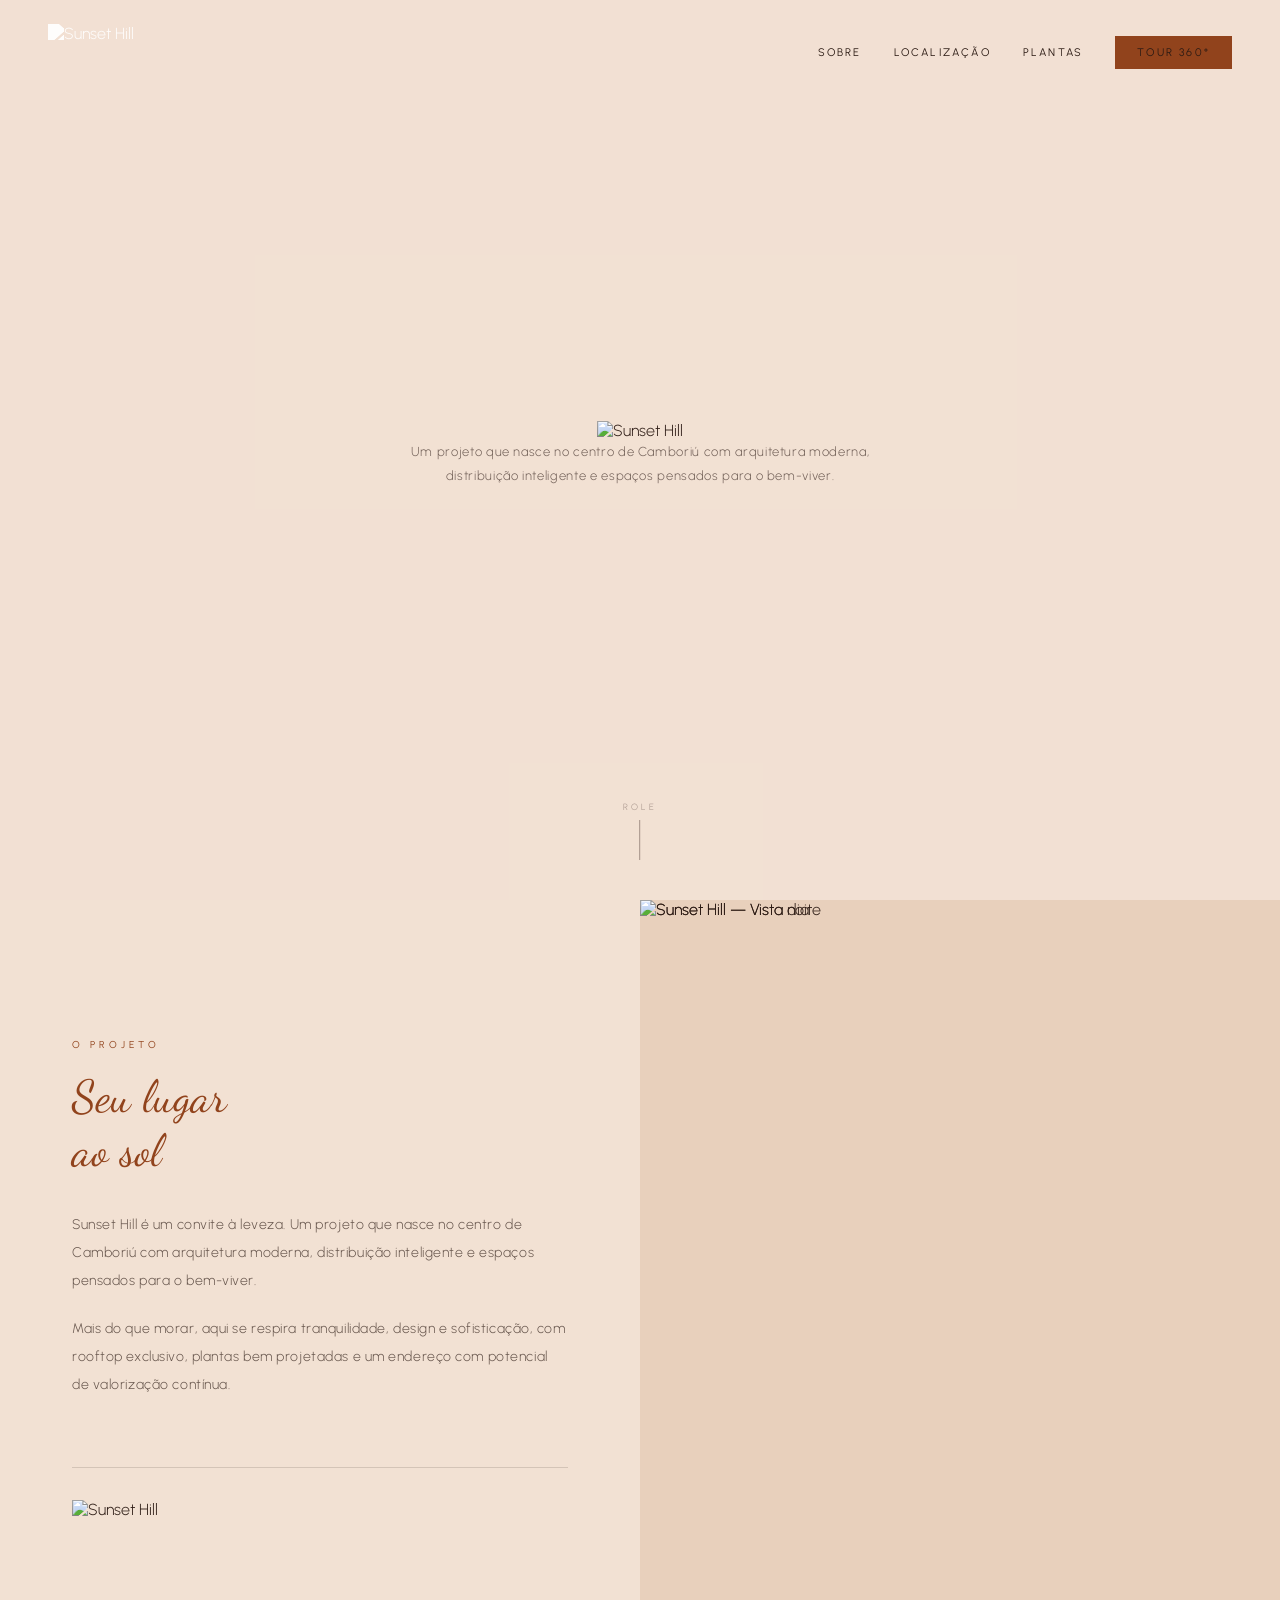
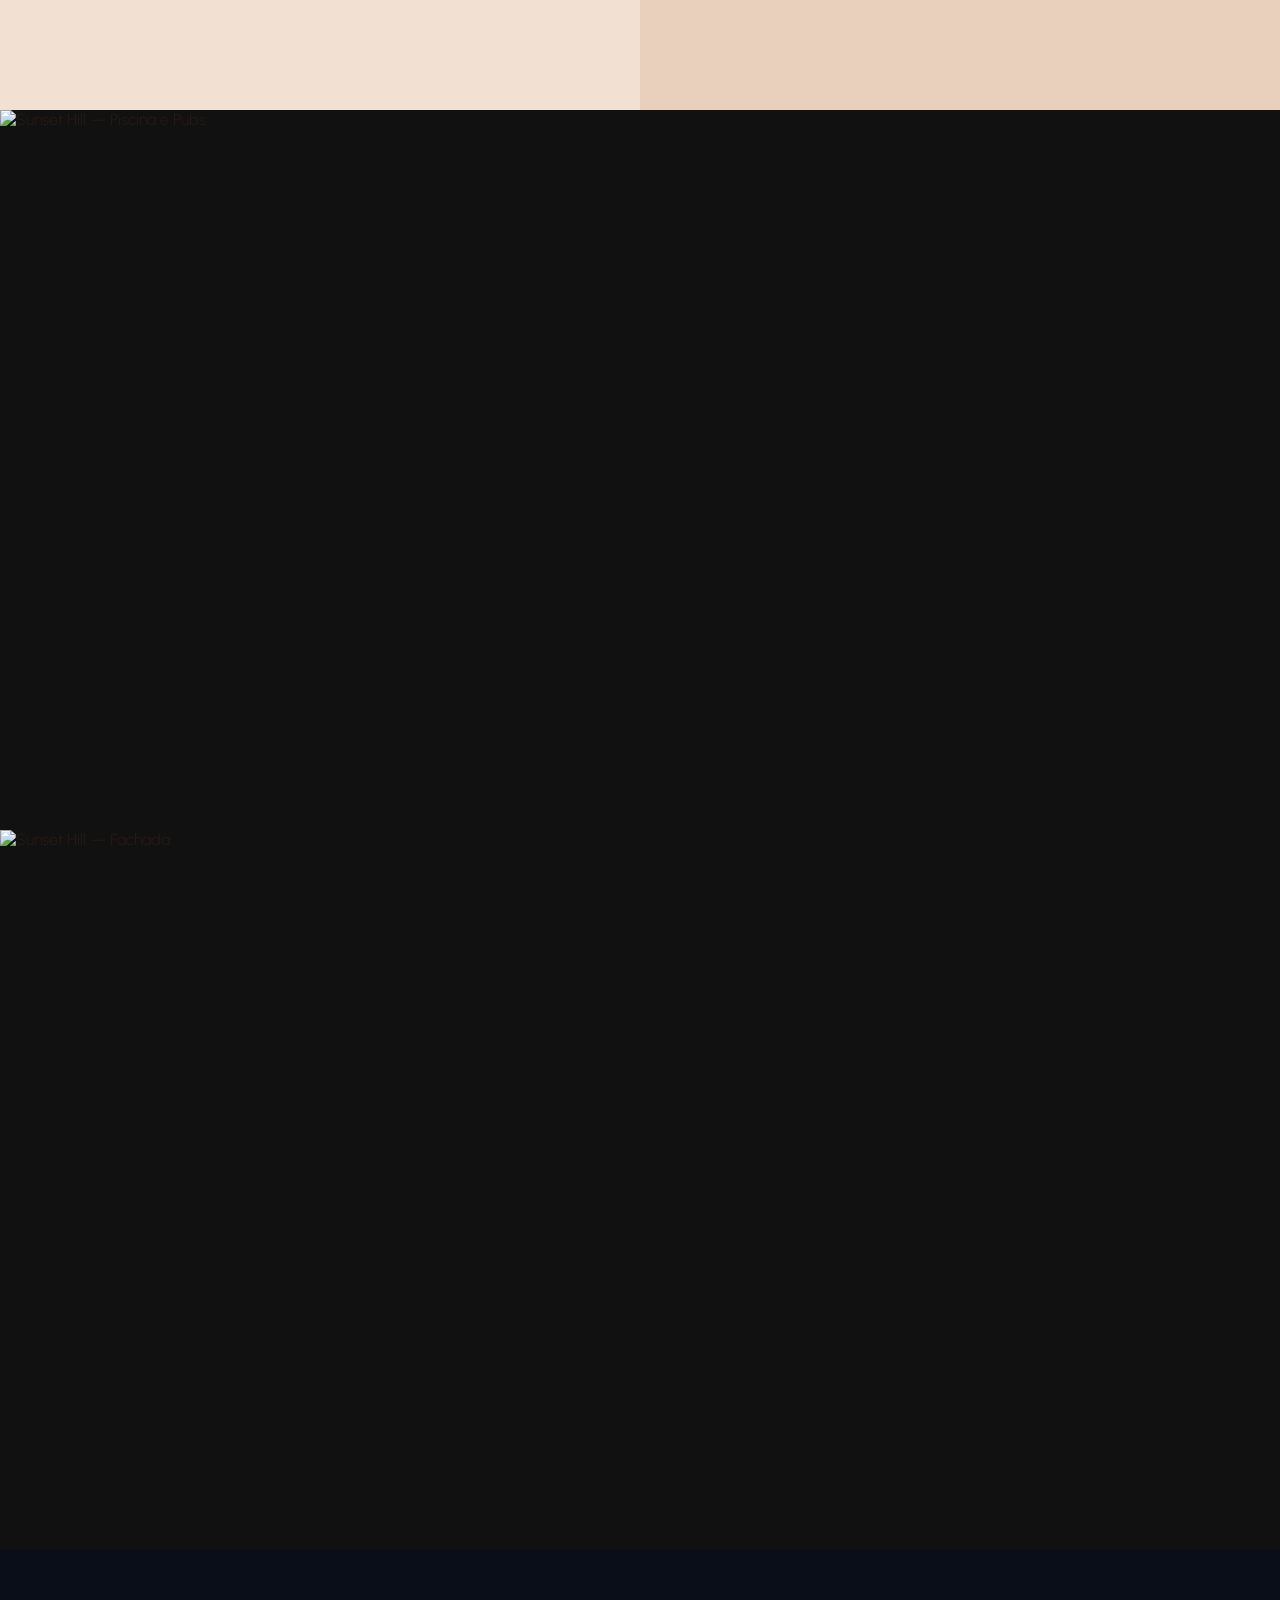
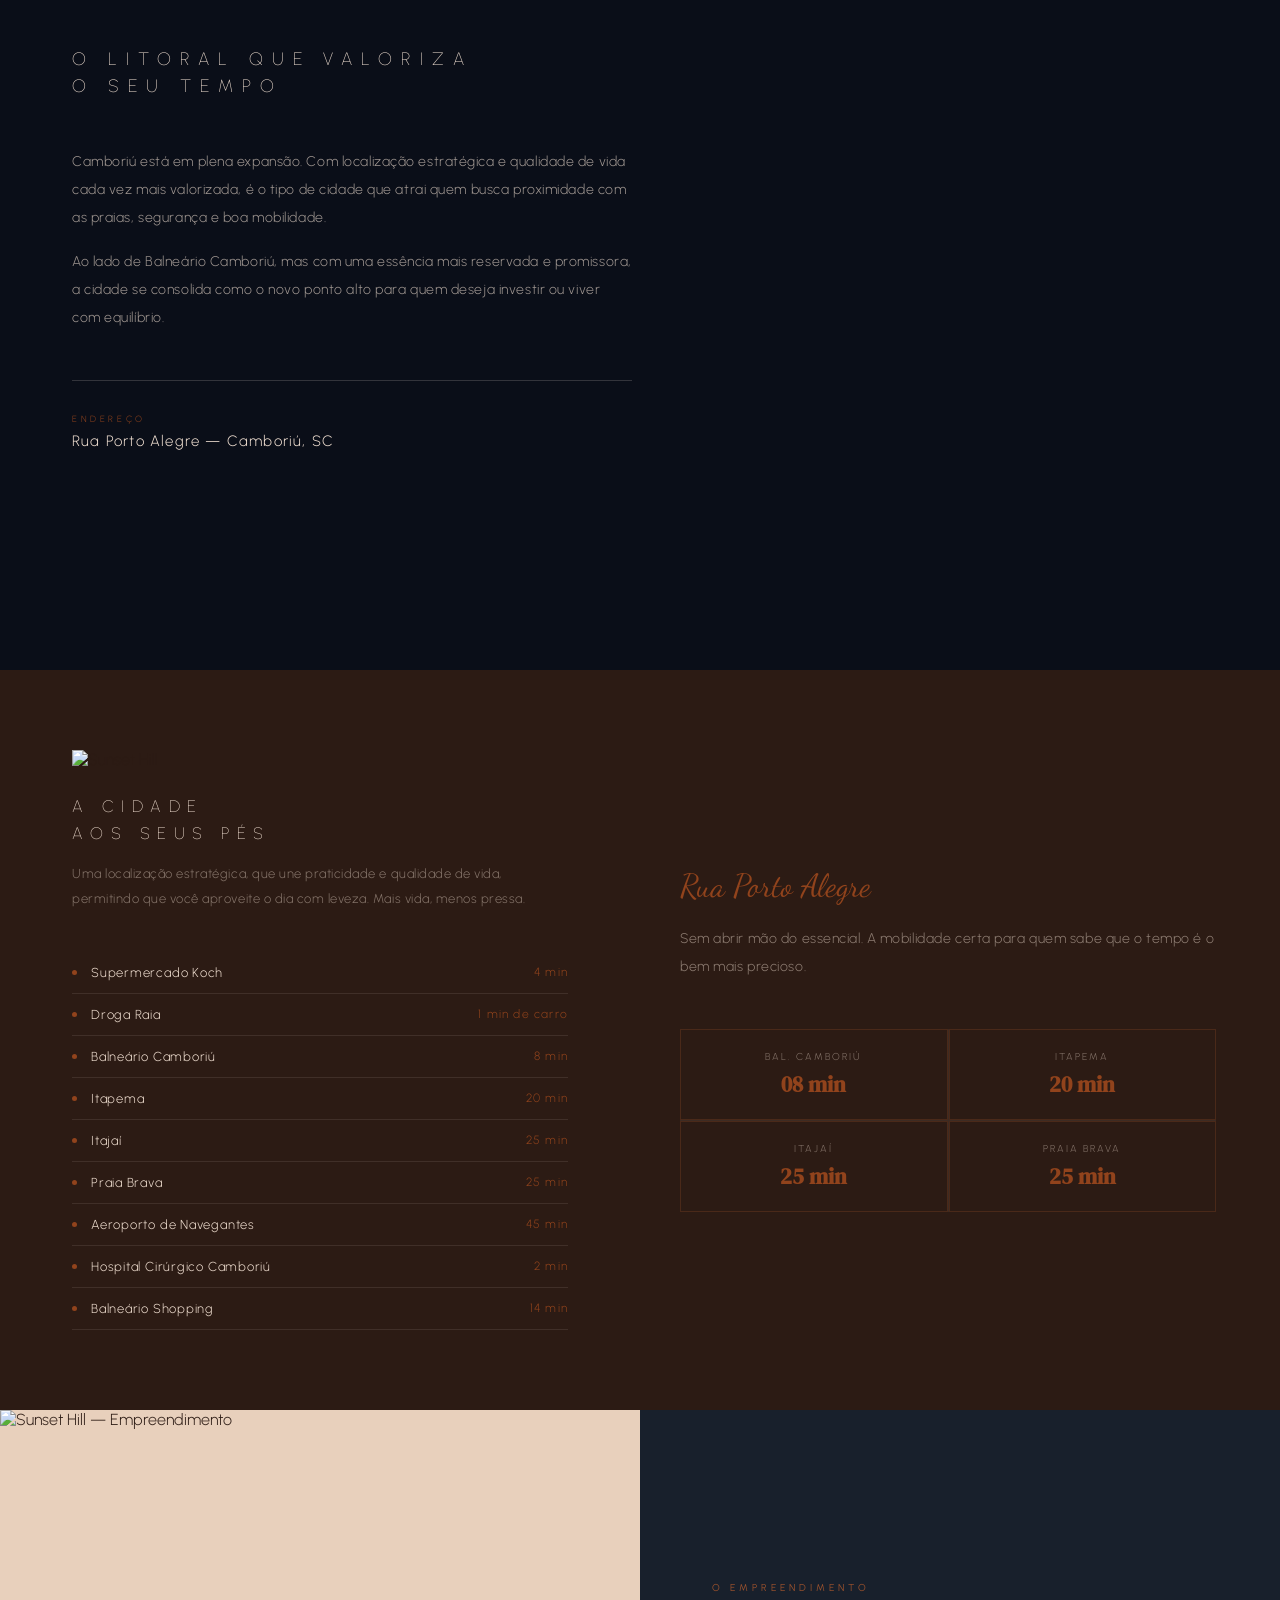
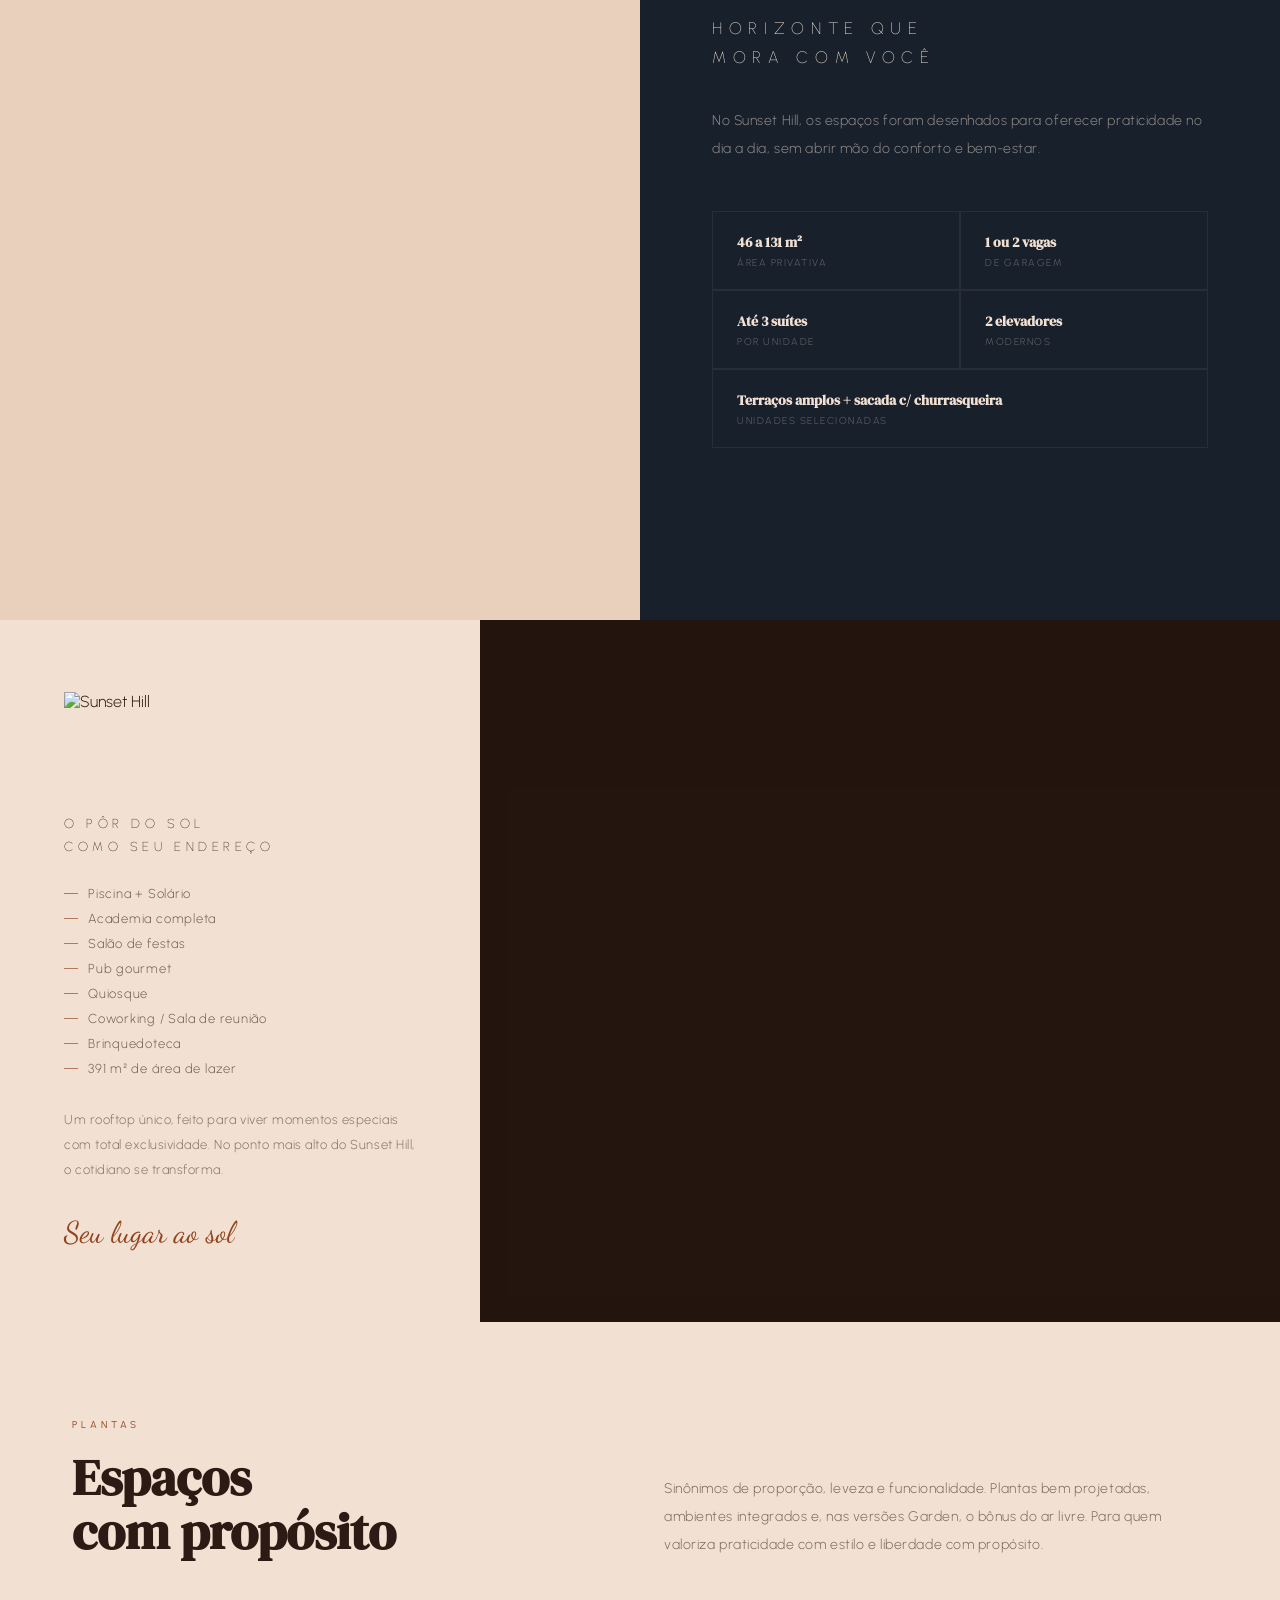
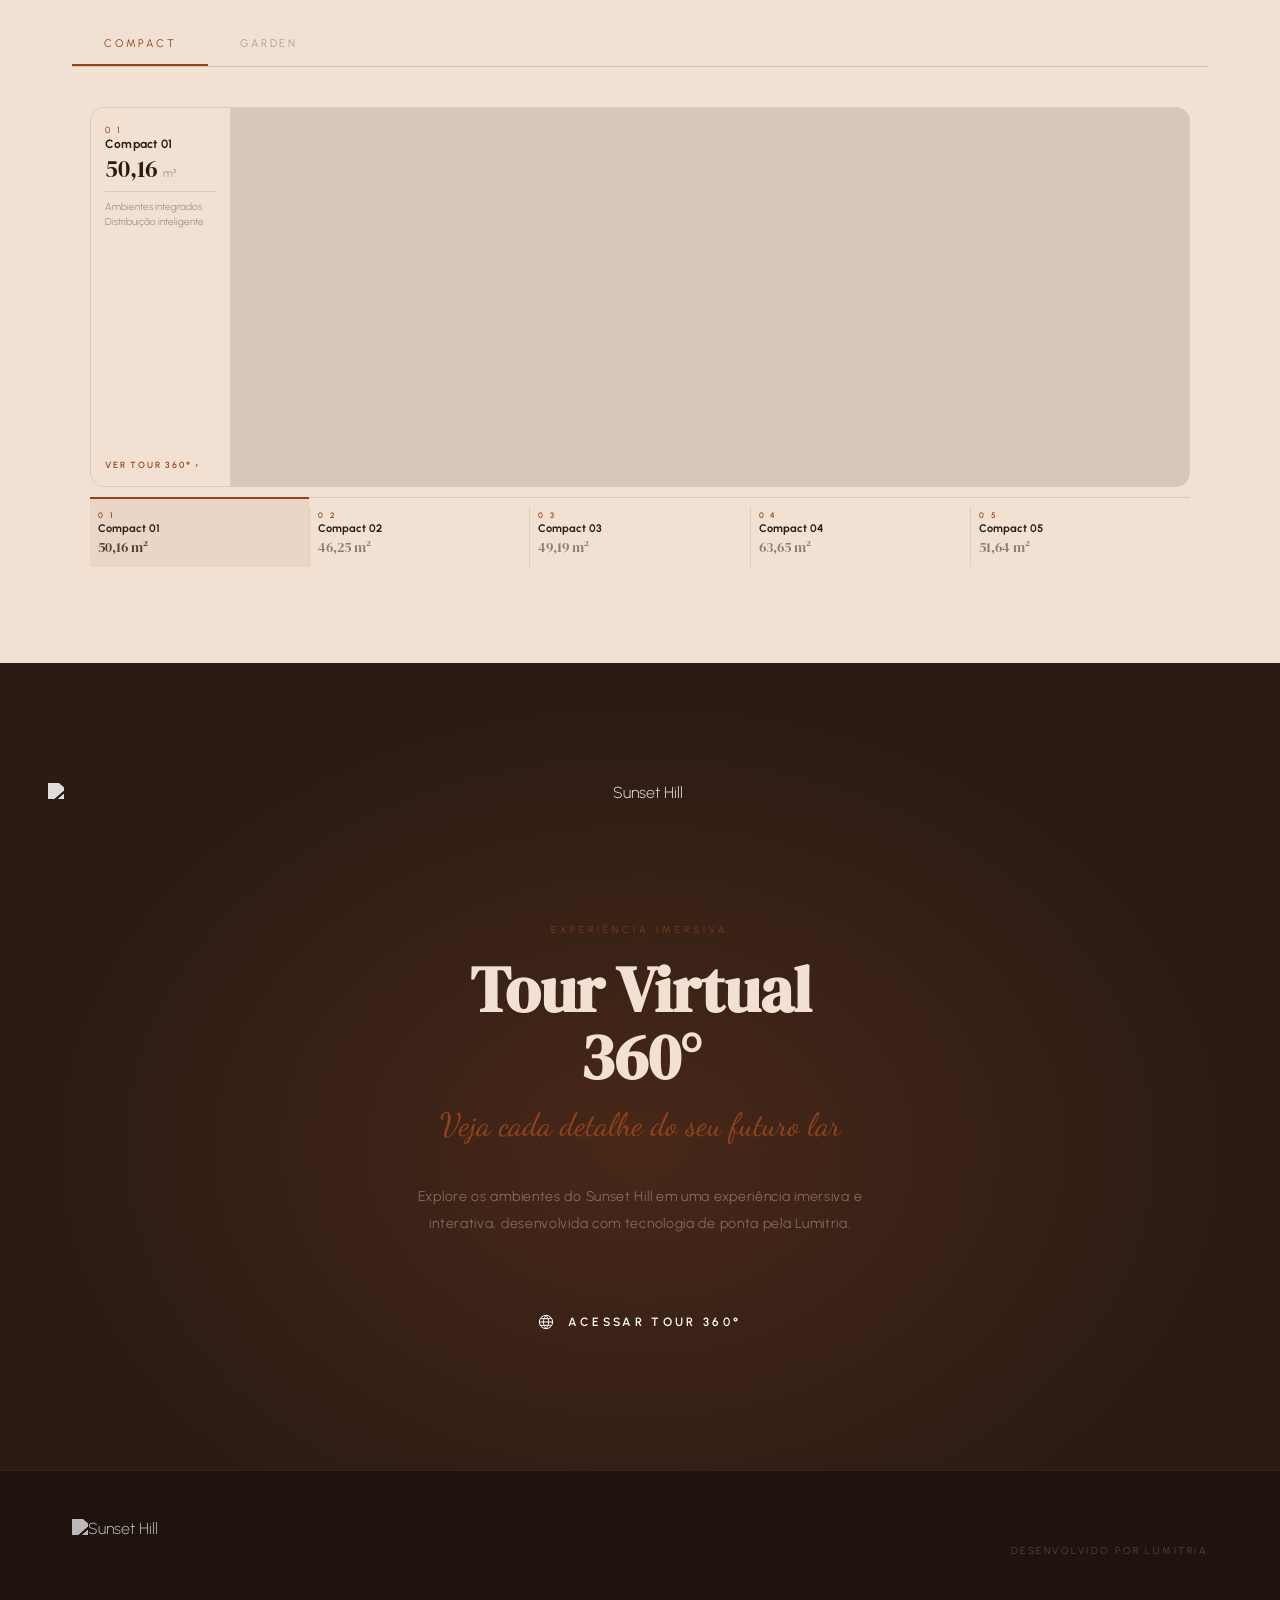
==== commit 611e90a3: "feat: sunset-hill — fonte Urbanist, seção piscina/pubs, minimapa no tour e otimização de imagens - f" ====
--- a/folder/sunset-hill/index.html
+++ b/folder/sunset-hill/index.html
@@ -16,7 +16,7 @@
 
   <link rel="preconnect" href="https://fonts.googleapis.com">
   <link rel="preconnect" href="https://fonts.gstatic.com" crossorigin>
-  <link href="https://fonts.googleapis.com/css2?family=Plus+Jakarta+Sans:wght@300;400;500;600;700;800&family=DM+Serif+Display:ital@0;1&family=Dancing+Script:wght@400;600&display=swap" rel="stylesheet">
+  <link href="https://fonts.googleapis.com/css2?family=Urbanist:wght@300;400;500;600;700;800;900&family=DM+Serif+Display:ital@0;1&family=Dancing+Script:wght@400;600&display=swap" rel="stylesheet">
   <link rel="stylesheet" href="../../libs/pannellum/pannellum.css">
 
   <style>
@@ -42,7 +42,7 @@
     body {
       background: var(--bege);
       color: var(--texto);
-      font-family: 'Plus Jakarta Sans', sans-serif;
+      font-family: 'Urbanist', sans-serif;
       font-weight: 300;
       overflow-x: hidden;
     }
@@ -201,13 +201,13 @@
       color: var(--terracota);
       letter-spacing: 0.3em;
       font-weight: 500;
-      font-family: 'Plus Jakarta Sans', sans-serif;
+      font-family: 'Urbanist', sans-serif;
     }
     .hpx-info-nome {
       font-size: 12px;
       font-weight: 700;
       color: var(--marrom);
-      font-family: 'Plus Jakarta Sans', sans-serif;
+      font-family: 'Urbanist', sans-serif;
       letter-spacing: 0.02em;
     }
     .hpx-info-area {
@@ -217,10 +217,10 @@
       line-height: 1;
       margin-top: 4px;
     }
-    .hpx-info-area small { font-size: 11px; font-family: 'Plus Jakarta Sans', sans-serif; opacity: 0.5; }
+    .hpx-info-area small { font-size: 11px; font-family: 'Urbanist', sans-serif; opacity: 0.5; }
     .hpx-info-div { height: 1px; background: rgba(44,27,20,0.12); margin: 8px 0 6px; }
     .hpx-info-feat { list-style: none; display: flex; flex-direction: column; gap: 2px; }
-    .hpx-info-feat li { font-size: 10px; color: var(--marrom); opacity: 0.5; font-family: 'Plus Jakarta Sans', sans-serif; }
+    .hpx-info-feat li { font-size: 10px; color: var(--marrom); opacity: 0.5; font-family: 'Urbanist', sans-serif; }
     .hpx-info-tour {
       display: inline-flex;
       align-items: center;
@@ -231,7 +231,7 @@
       color: var(--terracota);
       text-decoration: none;
       font-weight: 600;
-      font-family: 'Plus Jakarta Sans', sans-serif;
+      font-family: 'Urbanist', sans-serif;
       margin-top: auto;
       padding-top: 8px;
       transition: opacity 0.2s;
@@ -259,7 +259,7 @@
       color: var(--marrom);
     }
     .hpx-viewer-ph svg { width: 36px; }
-    .hpx-viewer-ph span { font-size: 9px; letter-spacing: 0.2em; text-transform: uppercase; font-family: 'Plus Jakarta Sans', sans-serif; }
+    .hpx-viewer-ph span { font-size: 9px; letter-spacing: 0.2em; text-transform: uppercase; font-family: 'Urbanist', sans-serif; }
     @media (max-width: 700px) {
       .hpx-container { height: 220px; }
       .hpx-info { width: 118px; padding: 12px 10px; }
@@ -308,7 +308,7 @@
       font-size: 8px;
       color: var(--terracota);
       letter-spacing: 0.3em;
-      font-family: 'Plus Jakarta Sans', sans-serif;
+      font-family: 'Urbanist', sans-serif;
       display: block;
       font-weight: 600;
       margin-bottom: 2px;
@@ -317,7 +317,7 @@
       font-size: 11px;
       font-weight: 700;
       color: var(--marrom);
-      font-family: 'Plus Jakarta Sans', sans-serif;
+      font-family: 'Urbanist', sans-serif;
       display: block;
     }
     .hpx-nav-area {
@@ -375,14 +375,14 @@
       display: inline-flex;
       align-items: center;
       gap: 10px;
-      font-family: 'Plus Jakarta Sans', sans-serif;
+      font-family: 'Urbanist', sans-serif;
       font-size: 11px;
       font-weight: 600;
       letter-spacing: 0.28em;
       text-transform: uppercase;
       text-decoration: none;
       color: #fff;
-      background: url('https://res.cloudinary.com/dzn9q1rkt/image/upload/v1782253030/FUNDO_BOT%C3%83O_ieb3xq.png') center/cover no-repeat;
+      background: url('https://res.cloudinary.com/dzn9q1rkt/image/upload/f_auto,q_auto/v1782253030/FUNDO_BOT%C3%83O_ieb3xq.png') center/cover no-repeat;
       padding: 18px 40px;
       transition: opacity 0.3s, transform 0.2s;
     }
@@ -391,7 +391,7 @@
       display: inline-flex;
       align-items: center;
       gap: 10px;
-      font-family: 'Plus Jakarta Sans', sans-serif;
+      font-family: 'Urbanist', sans-serif;
       font-size: 11px;
       font-weight: 400;
       letter-spacing: 0.28em;
@@ -549,7 +549,7 @@
     .localizacao-bg {
       position: absolute;
       inset: 0;
-      background: url('https://res.cloudinary.com/dzn9q1rkt/image/upload/v1782251978/CIDADE_SUNSET_pdk7dc.png') center/cover no-repeat;
+      background: url('https://res.cloudinary.com/dzn9q1rkt/image/upload/f_auto,q_auto/v1782251978/CIDADE_SUNSET_pdk7dc.png') center/cover no-repeat;
       opacity: 0.3;
     }
     .localizacao-content {
@@ -558,7 +558,7 @@
       max-width: 560px;
     }
     .localizacao-title {
-      font-family: 'Plus Jakarta Sans', sans-serif;
+      font-family: 'Urbanist', sans-serif;
       font-size: clamp(13px, 1.4vw, 19px);
       font-weight: 100;
       letter-spacing: 0.5em;
@@ -607,7 +607,7 @@
       flex-direction: column;
     }
     .distancias-title {
-      font-family: 'Plus Jakarta Sans', sans-serif;
+      font-family: 'Urbanist', sans-serif;
       font-size: clamp(13px, 1.3vw, 18px);
       font-weight: 100;
       letter-spacing: 0.45em;
@@ -726,7 +726,7 @@
       padding: 80px 72px;
     }
     .emp-title {
-      font-family: 'Plus Jakarta Sans', sans-serif;
+      font-family: 'Urbanist', sans-serif;
       font-size: clamp(13px, 1.3vw, 18px);
       font-weight: 100;
       letter-spacing: 0.4em;
@@ -805,7 +805,7 @@
       margin-bottom: 2px;
     }
     .rooftop-title {
-      font-family: 'Plus Jakarta Sans', sans-serif;
+      font-family: 'Urbanist', sans-serif;
       font-size: 13px;
       font-weight: 100;
       letter-spacing: 0.35em;
@@ -853,7 +853,7 @@
     }
     .rooftop-fundo {
       flex: 1;
-      background: url('../../assets/images/Panorama2.jpg') center/cover no-repeat;
+      background: url('https://res.cloudinary.com/dzn9q1rkt/image/upload/f_auto,q_auto/v1784033141/05_UDF_-_Sunset_Hill_2_01_Piscina_e_Pubs_1_e_2_C06_gm2ueo.png') center/cover no-repeat;
       position: relative;
     }
     .rooftop-fundo::after {
@@ -896,7 +896,7 @@
       margin-bottom: 40px;
     }
     .plantas-tab {
-      font-family: 'Plus Jakarta Sans', sans-serif;
+      font-family: 'Urbanist', sans-serif;
       font-size: 11px;
       font-weight: 400;
       letter-spacing: 0.25em;
@@ -1012,14 +1012,14 @@
       display: inline-flex;
       align-items: center;
       gap: 14px;
-      font-family: 'Plus Jakarta Sans', sans-serif;
+      font-family: 'Urbanist', sans-serif;
       font-size: 12px;
       font-weight: 600;
       letter-spacing: 0.28em;
       text-transform: uppercase;
       text-decoration: none;
       color: #fff;
-      background: url('https://res.cloudinary.com/dzn9q1rkt/image/upload/v1782253030/FUNDO_BOT%C3%83O_ieb3xq.png') center/cover no-repeat;
+      background: url('https://res.cloudinary.com/dzn9q1rkt/image/upload/f_auto,q_auto/v1782253030/FUNDO_BOT%C3%83O_ieb3xq.png') center/cover no-repeat;
       padding: 20px 56px;
       transition: opacity 0.3s, transform 0.2s;
     }
@@ -1081,6 +1081,7 @@
       .sobre-content { padding: 64px 32px; }
       .sobre-image { min-height: 56vw; }
       .fachada { height: 60vw; }
+      .fachada-building { height: 50vw; }
       .localizacao { padding: 72px 32px; }
       .distancias { grid-template-columns: 1fr; }
       .distancias-left { padding: 64px 32px; }
@@ -1103,7 +1104,7 @@
   <!-- ══ HEADER ══ -->
   <header class="header" id="header">
     <a href="#inicio" class="header-logo">
-      <img src="https://res.cloudinary.com/dzn9q1rkt/image/upload/v1782243706/image-removebg-preview_wacb1w.png"
+      <img src="https://res.cloudinary.com/dzn9q1rkt/image/upload/f_auto,q_auto/v1782243706/image-removebg-preview_wacb1w.png"
            alt="Sunset Hill" height="52" class="logo-claro" style="width:auto;">
     </a>
     <nav>
@@ -1131,7 +1132,7 @@
 
     <!-- conteúdo sobreposto ao vídeo -->
     <div class="hero-content">
-      <img src="https://res.cloudinary.com/dzn9q1rkt/image/upload/v1782243706/image-removebg-preview_wacb1w.png"
+      <img src="https://res.cloudinary.com/dzn9q1rkt/image/upload/f_auto,q_auto/v1782243706/image-removebg-preview_wacb1w.png"
            alt="Sunset Hill" class="logo-claro"
            style="width:auto;max-width:min(600px,82vw);height:auto;display:block;">
       <p class="hero-desc">
@@ -1161,20 +1162,25 @@
         exclusivo, plantas bem projetadas e um endereço com potencial de valorização contínua.
       </p>
       <div class="sobre-assinatura">
-        <img src="https://res.cloudinary.com/dzn9q1rkt/image/upload/v1782243706/image-removebg-preview_wacb1w.png"
+        <img loading="lazy" decoding="async" src="https://res.cloudinary.com/dzn9q1rkt/image/upload/f_auto,q_auto/v1782243706/image-removebg-preview_wacb1w.png"
              alt="Sunset Hill" class="logo-claro" style="width:auto;height:72px;">
       </div>
     </div>
     <div class="sobre-image">
-      <img src="https://res.cloudinary.com/dzn9q1rkt/image/upload/v1782243583/ChatGPT_Image_23_de_jun._de_2026_14_59_48_ssuv8t.png" alt="Sunset Hill — Vista dia">
-      <img class="sobre-night-img" src="https://res.cloudinary.com/dzn9q1rkt/image/upload/v1782253214/ChatGPT_Image_23_de_jun._de_2026_19_20_58_sdidgt.png" alt="Sunset Hill — Vista noite">
+      <img loading="lazy" decoding="async" src="https://res.cloudinary.com/dzn9q1rkt/image/upload/f_auto,q_auto/v1782243583/ChatGPT_Image_23_de_jun._de_2026_14_59_48_ssuv8t.png" alt="Sunset Hill — Vista dia">
+      <img loading="lazy" decoding="async" class="sobre-night-img" src="https://res.cloudinary.com/dzn9q1rkt/image/upload/f_auto,q_auto/v1782253214/ChatGPT_Image_23_de_jun._de_2026_19_20_58_sdidgt.png" alt="Sunset Hill — Vista noite">
     </div>
   </section>
 
+  <!-- ══ ÁREAS COMUNS — PISCINA E PUBS ══ -->
+  <div class="fachada">
+    <img loading="lazy" decoding="async" src="https://res.cloudinary.com/dzn9q1rkt/image/upload/f_auto,q_auto/v1784033164/05_UDF_-_Sunset_Hill_2_01_Piscina_e_Pubs_1_e_2_C07_j4thm9.png" alt="Sunset Hill — Piscina e Pubs">
+  </div>
+
   <!-- ══ FACHADA ══ -->
-  <div class="fachada">
+  <div class="fachada fachada-building">
     <!-- [CUSTOMIZAR] Render da fachada do empreendimento -->
-    <img src="https://res.cloudinary.com/dzn9q1rkt/image/upload/v1782251663/IMAGEM_SUNSTE_hlctep.png" alt="Sunset Hill — Fachada">
+    <img loading="lazy" decoding="async" src="https://res.cloudinary.com/dzn9q1rkt/image/upload/f_auto,q_auto/v1782251663/IMAGEM_SUNSTE_hlctep.png" alt="Sunset Hill — Fachada">
   </div>
 
   <!-- ══ LOCALIZAÇÃO ══ -->
@@ -1202,8 +1208,8 @@
   <!-- ══ DISTÂNCIAS ══ -->
   <section class="distancias">
     <div class="distancias-left reveal">
-      <img src="https://res.cloudinary.com/dzn9q1rkt/image/upload/v1782243706/image-removebg-preview_wacb1w.png"
-           alt="Sunset Hill" class="logo-escuro" style="width:auto;height:56px;margin-bottom:24px;">
+      <img loading="lazy" decoding="async" src="https://res.cloudinary.com/dzn9q1rkt/image/upload/f_auto,q_auto/v1784038981/WhatsApp_Image_2026-07-14_at_11.09.25-removebg-preview_wftjag.png"
+           alt="Sunset Hill" style="width:auto;max-width:280px;height:auto;margin-bottom:24px;">
       <div class="distancias-title">A cidade<br>aos seus pés</div>
       <p class="distancias-intro">
         Uma localização estratégica, que une praticidade e qualidade de vida,
@@ -1251,8 +1257,7 @@
   <!-- ══ EMPREENDIMENTO ══ -->
   <section class="empreendimento" id="empreendimento">
     <div class="emp-image">
-      <!-- [CUSTOMIZAR] Render lateral do edifício -->
-      <img src="../../assets/images/Panorama3.jpg" alt="Sunset Hill — Empreendimento">
+      <img loading="lazy" decoding="async" src="https://res.cloudinary.com/dzn9q1rkt/image/upload/f_auto,q_auto/v1784033191/05_UDF_-_Sunset_Hill_2_04_Detal_C07_e8zx6c.png" alt="Sunset Hill — Empreendimento">
     </div>
     <div class="emp-content reveal">
       <span class="section-label" style="color:rgba(196,98,46,0.75);">O empreendimento</span>
@@ -1290,7 +1295,7 @@
   <section class="rooftop" id="rooftop">
     <div class="rooftop-card reveal">
       <div class="rooftop-card-header">
-        <img src="https://res.cloudinary.com/dzn9q1rkt/image/upload/v1782243706/image-removebg-preview_wacb1w.png"
+        <img loading="lazy" decoding="async" src="https://res.cloudinary.com/dzn9q1rkt/image/upload/f_auto,q_auto/v1782243706/image-removebg-preview_wacb1w.png"
              alt="Sunset Hill" class="logo-claro" style="width:auto;height:80px;">
       </div>
       <div class="rooftop-title">O pôr do sol<br>como seu endereço</div>
@@ -1349,7 +1354,7 @@
   <!-- ══ CTA TOUR ══ -->
   <section class="cta-tour" id="tour">
     <div class="cta-tour-sol">
-      <img src="https://res.cloudinary.com/dzn9q1rkt/image/upload/v1782243706/image-removebg-preview_wacb1w.png"
+      <img loading="lazy" decoding="async" src="https://res.cloudinary.com/dzn9q1rkt/image/upload/f_auto,q_auto/v1782243706/image-removebg-preview_wacb1w.png"
            alt="Sunset Hill" class="logo-escuro" style="width:auto;height:100px;margin:0 auto;">
     </div>
     <div class="cta-tour-label">Experiência imersiva</div>
@@ -1374,7 +1379,7 @@
   <!-- ══ FOOTER ══ -->
   <footer class="footer">
     <div class="footer-logo">
-      <img src="https://res.cloudinary.com/dzn9q1rkt/image/upload/v1782243706/image-removebg-preview_wacb1w.png"
+      <img loading="lazy" decoding="async" src="https://res.cloudinary.com/dzn9q1rkt/image/upload/f_auto,q_auto/v1782243706/image-removebg-preview_wacb1w.png"
            alt="Sunset Hill" class="logo-escuro" style="width:auto;height:64px;opacity:0.7;">
     </div>
     <div class="footer-lumitria">
@@ -1420,7 +1425,7 @@
   <script>
     var plantasData = {
       compact: [
-        { num:'0 1', nome:'Compact 01', area:'50,16', feat:['Ambientes integrados','Distribuição inteligente'], tour:'tour/index.html', img:'https://res.cloudinary.com/dzn9q1rkt/image/upload/v1782583180/Panorama1_000_oejxoq.png', panorama:true },
+        { num:'0 1', nome:'Compact 01', area:'50,16', feat:['Ambientes integrados','Distribuição inteligente'], tour:'tour/index.html', img:'https://res.cloudinary.com/dzn9q1rkt/image/upload/f_auto,q_auto/v1782583180/Panorama1_000_oejxoq.png', panorama:true },
         { num:'0 2', nome:'Compact 02', area:'46,25', feat:['Ambientes integrados','Distribuição inteligente'], tour:'tour/index.html', img:'', panorama:false },
         { num:'0 3', nome:'Compact 03', area:'49,19', feat:['Ambientes integrados','Distribuição inteligente'], tour:'tour/index.html', img:'', panorama:false },
         { num:'0 4', nome:'Compact 04', area:'63,65', feat:['Ambientes integrados','Distribuição inteligente'], tour:'tour/index.html', img:'', panorama:false },
@@ -1477,7 +1482,7 @@
           backgroundColor: [44, 27, 20]
         });
       } else if (d.img) {
-        viewerEl.innerHTML = '<img src="' + d.img + '" style="width:100%;height:100%;object-fit:cover;position:absolute;inset:0;" alt="' + d.nome + '">';
+        viewerEl.innerHTML = '<img loading="lazy" decoding="async" src="' + d.img + '" style="width:100%;height:100%;object-fit:cover;position:absolute;inset:0;" alt="' + d.nome + '">';
       } else {
         viewerEl.innerHTML = '<div class="hpx-viewer-ph">' + PH_SVG + '<span>imagem em breve</span></div>';
       }
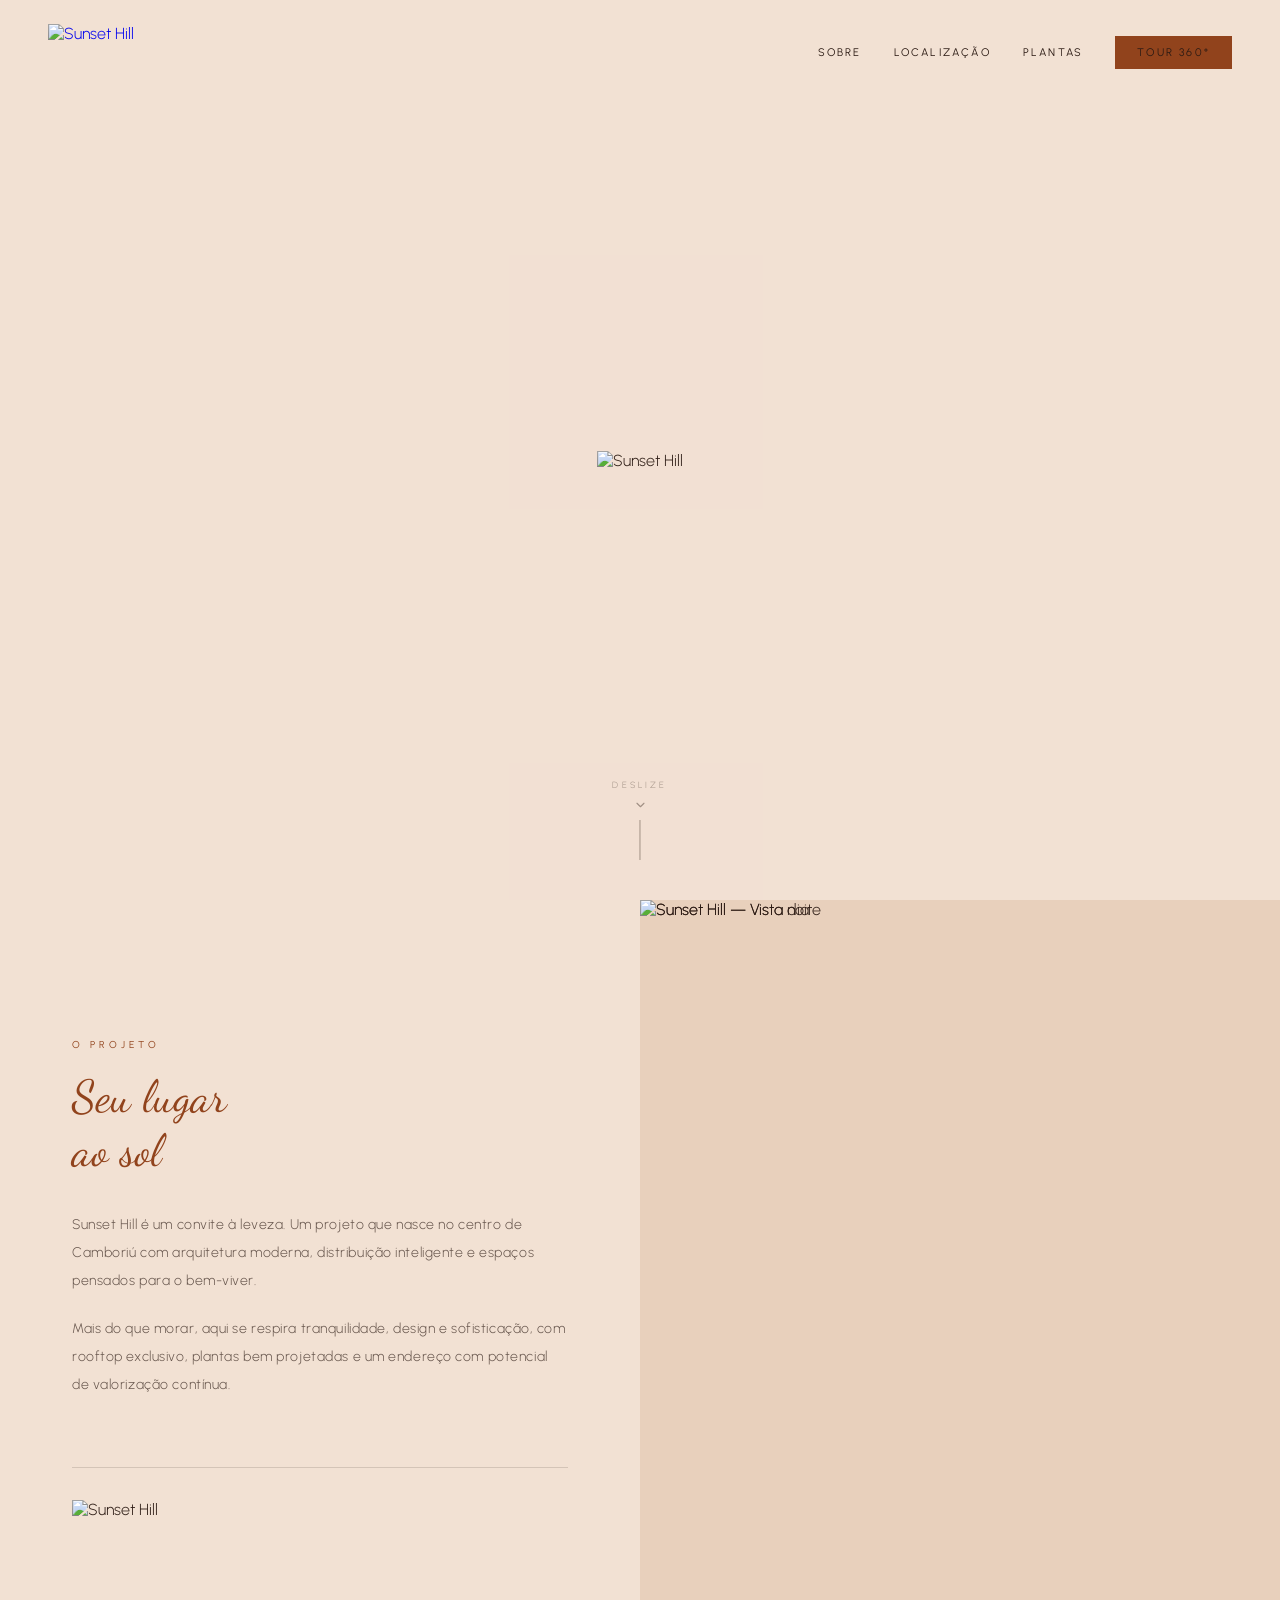
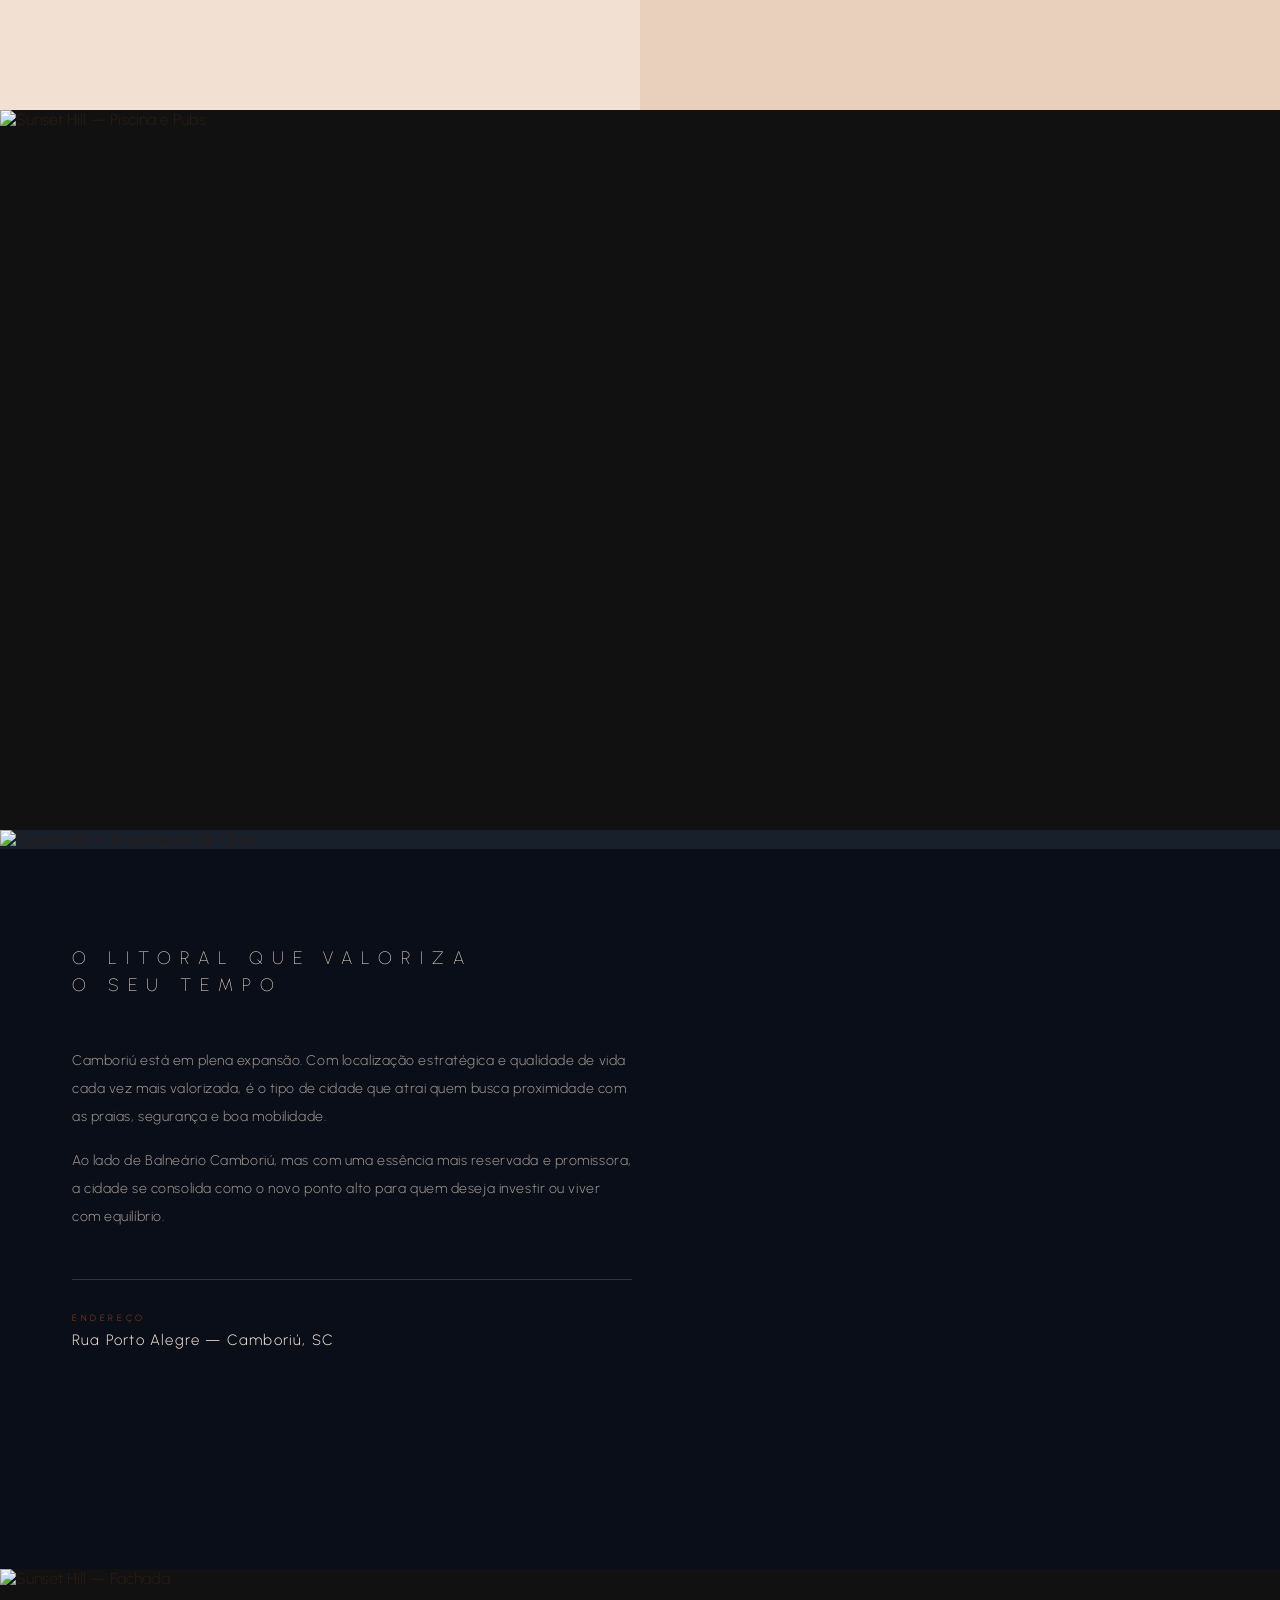
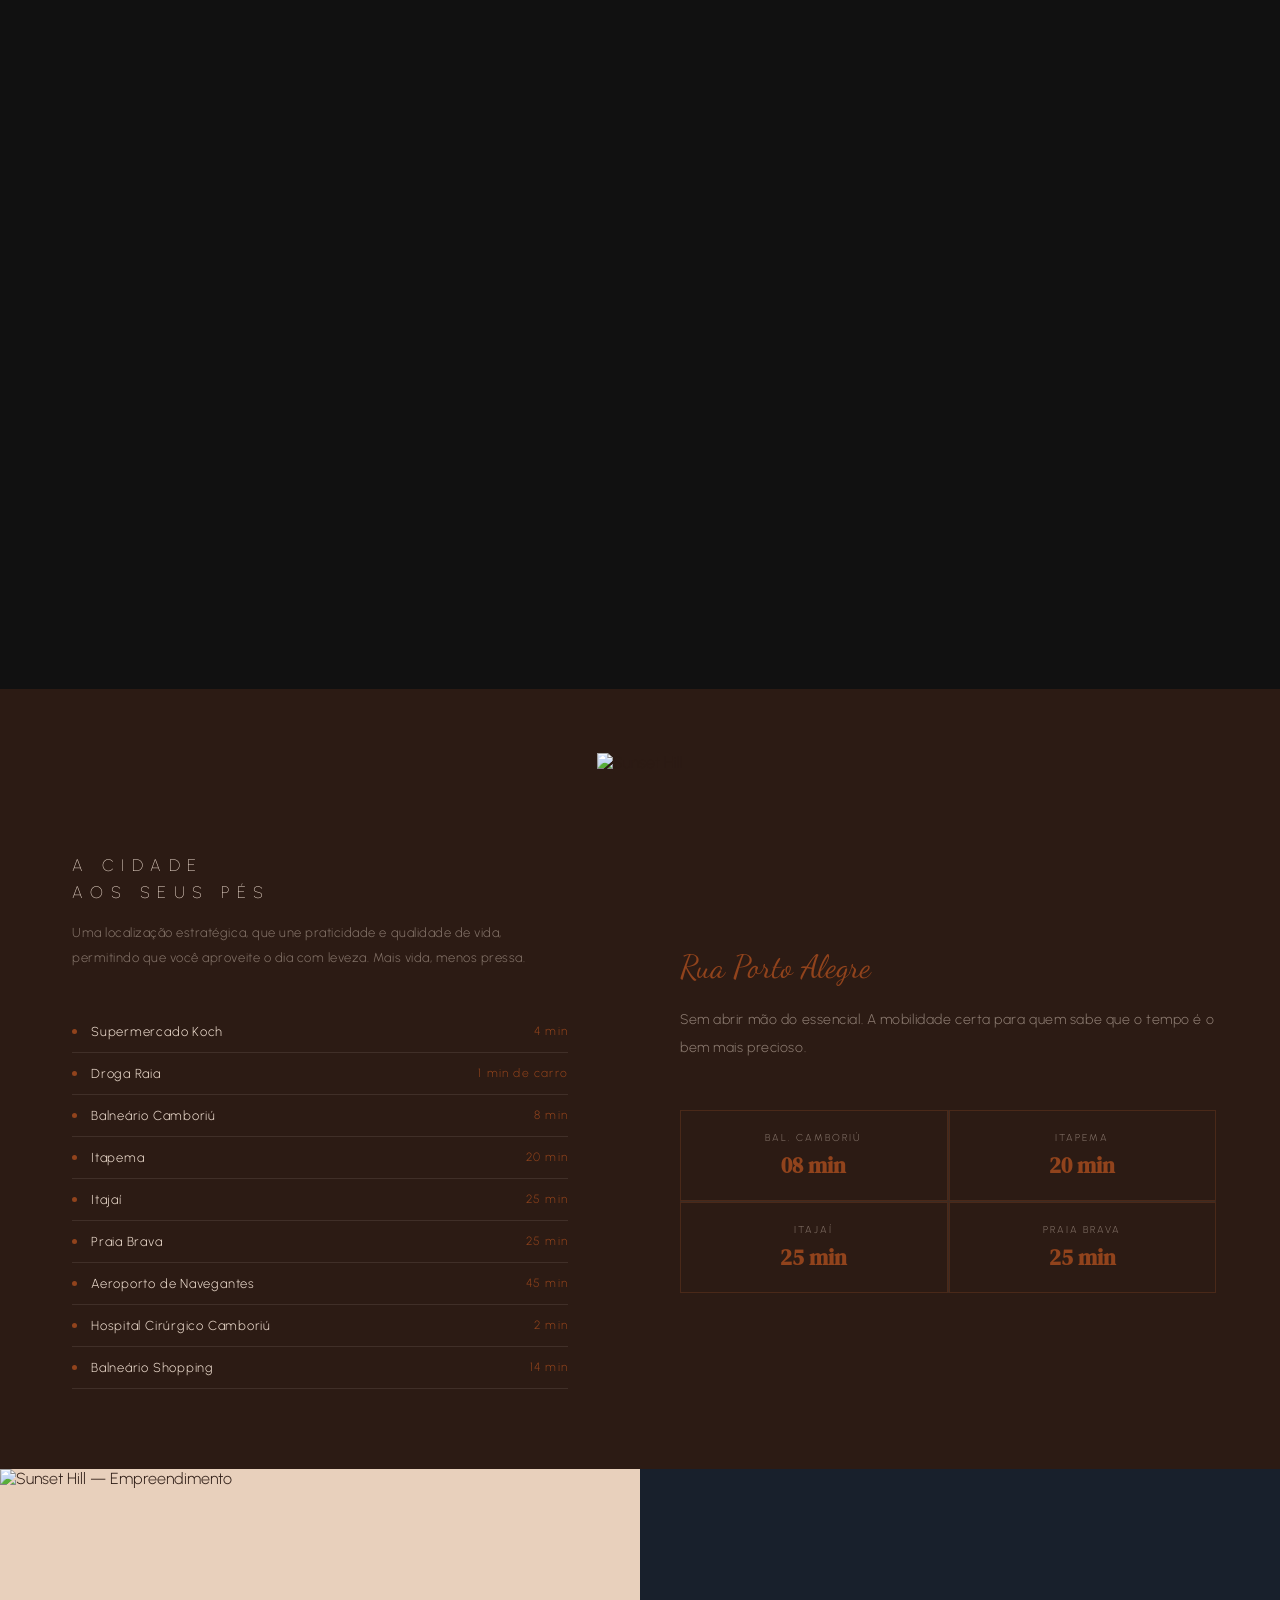
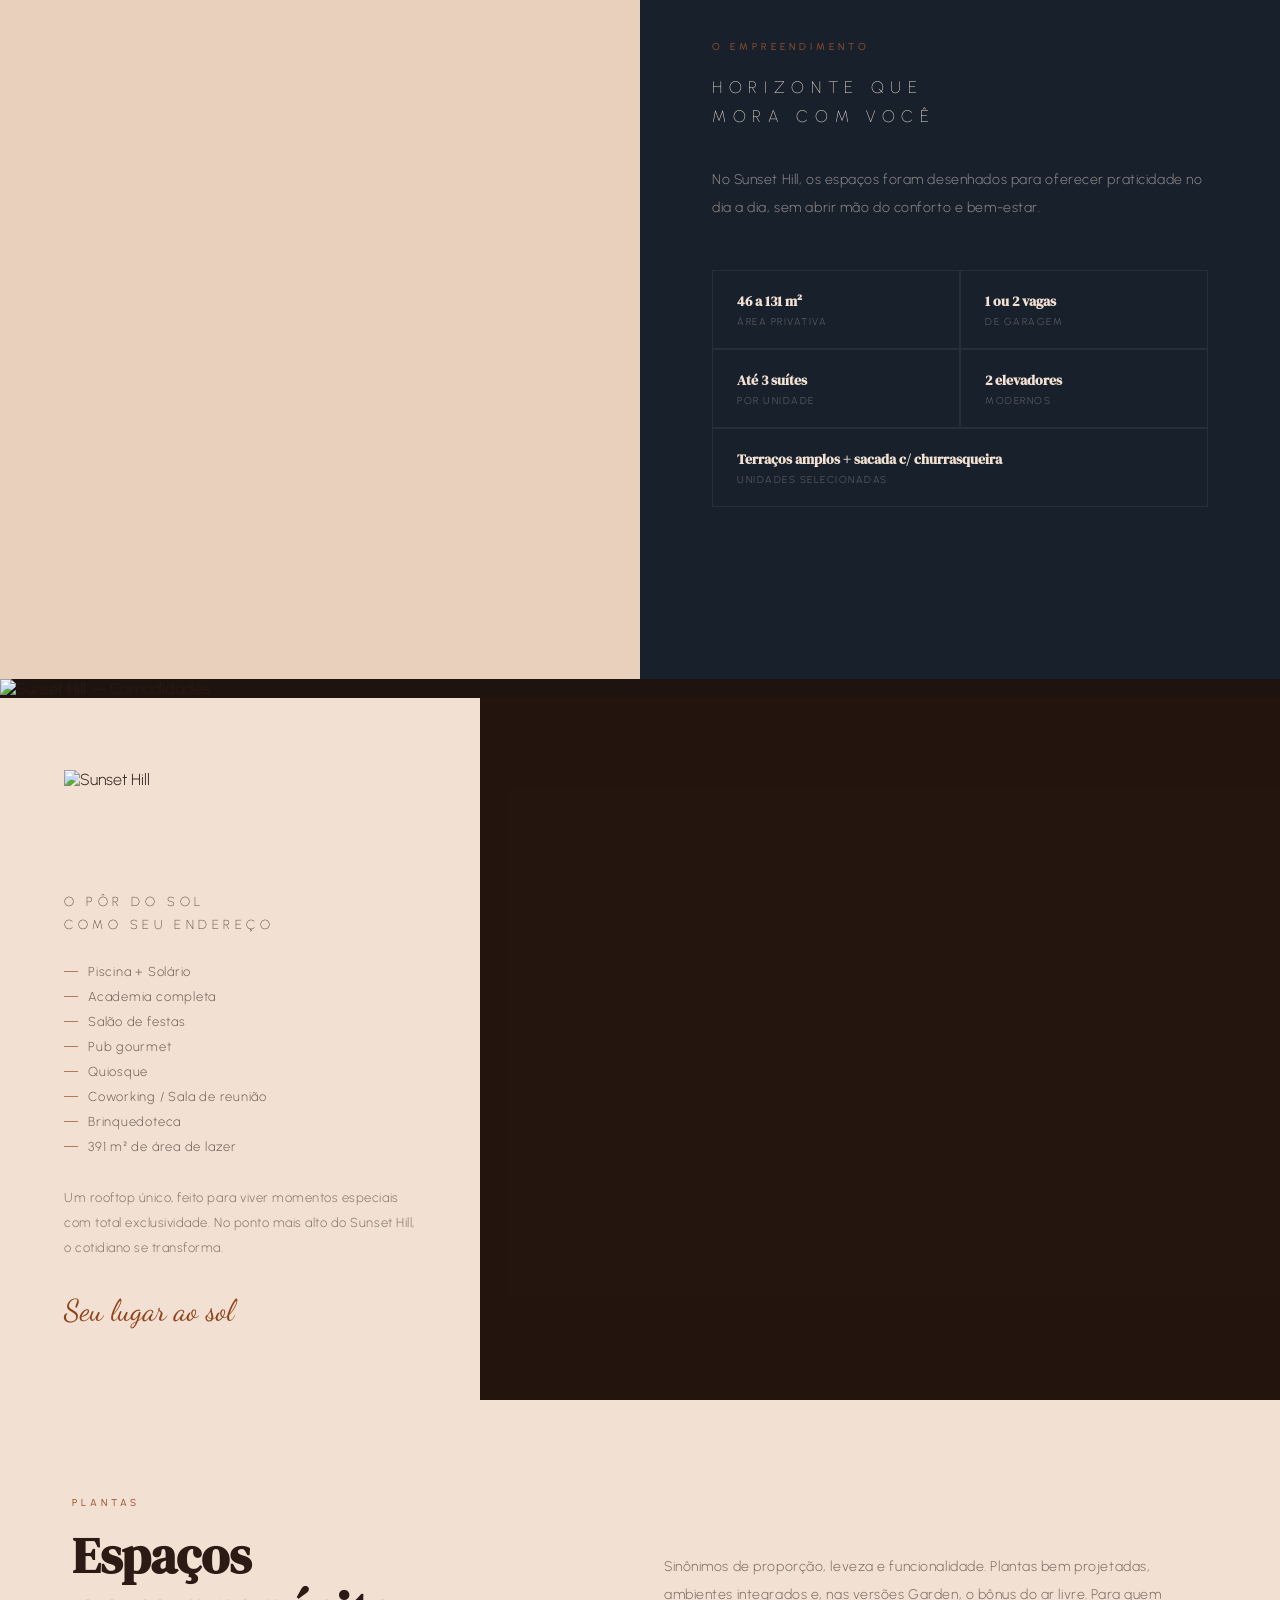
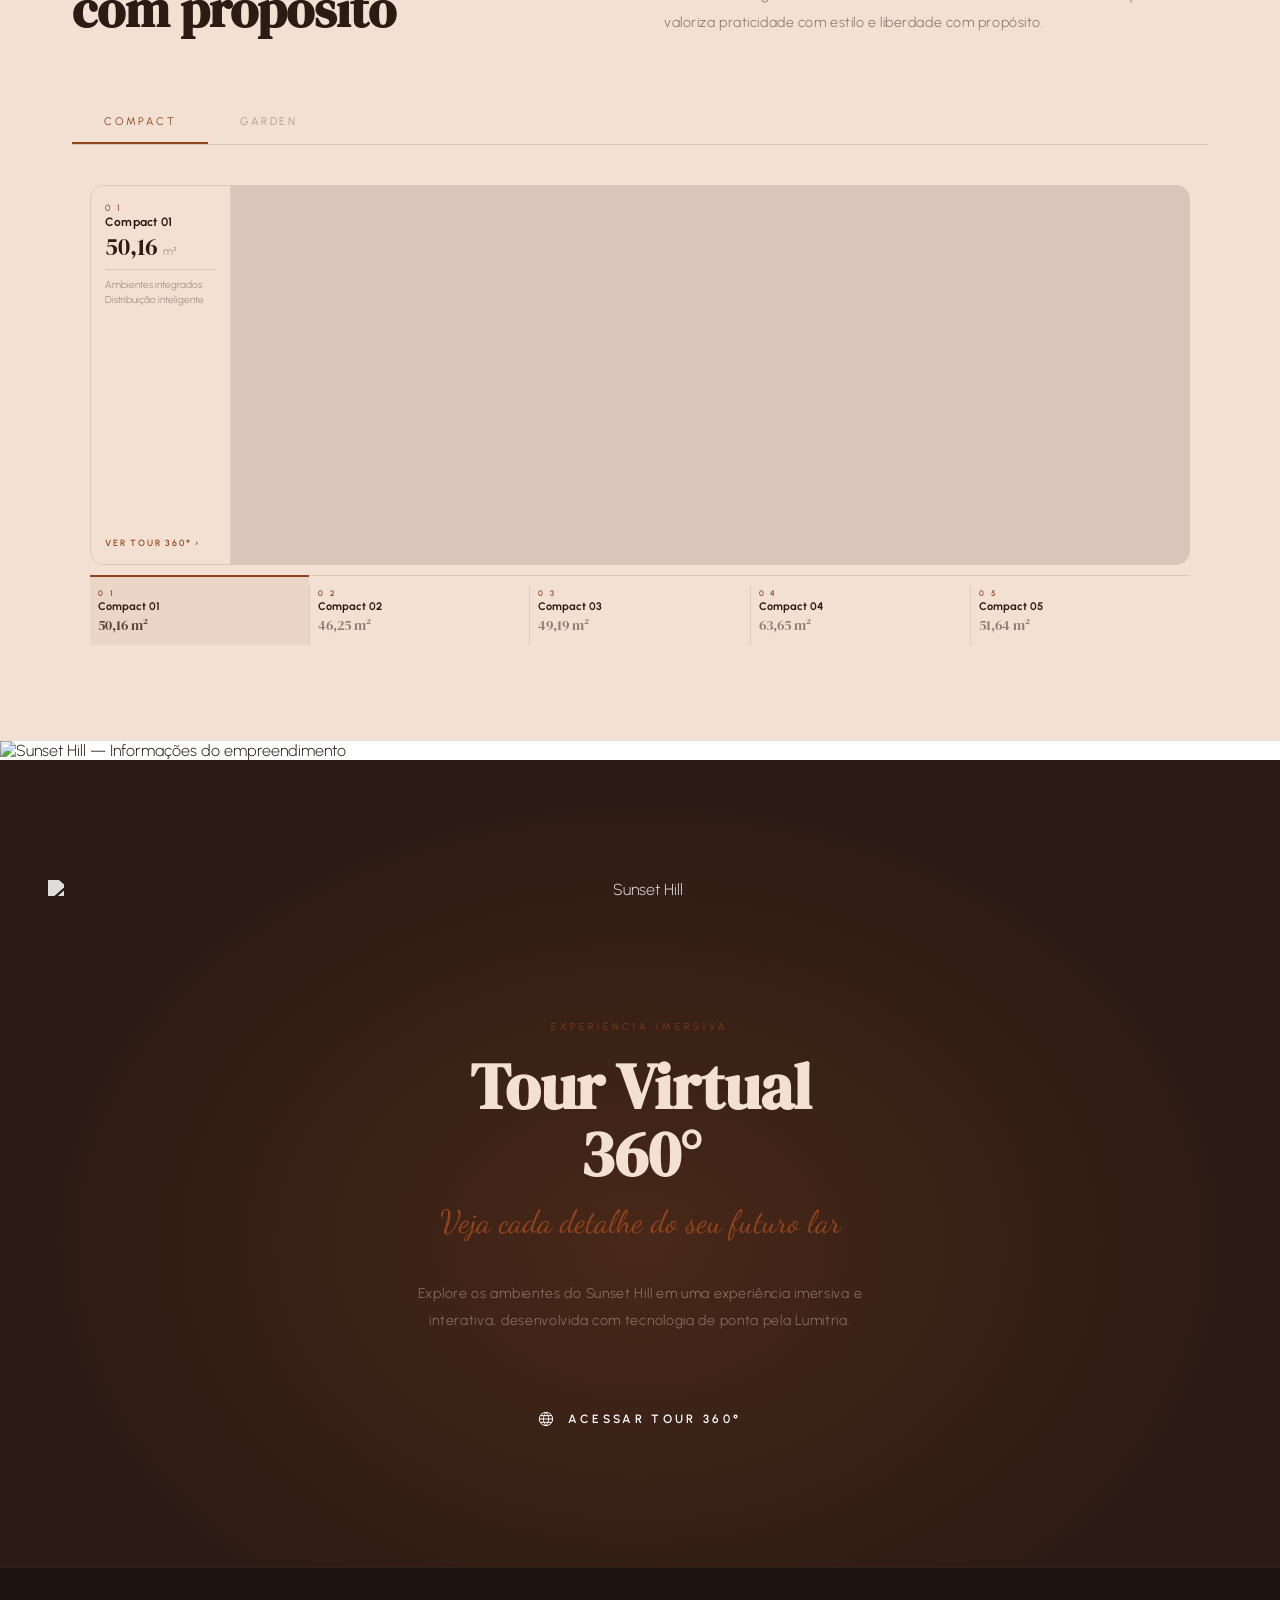
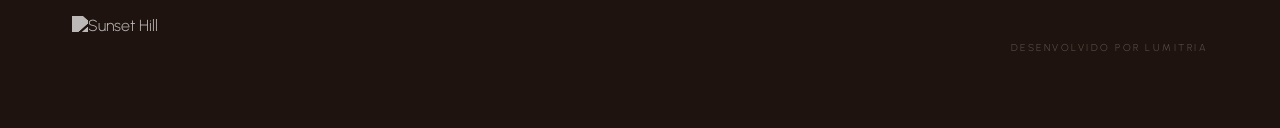
==== commit 97ead7d9: "feat: sunset-hill — hero com vídeo crossfade alternado, novas seções e ajustes de logo - hero: vídeo" ====
--- a/folder/sunset-hill/index.html
+++ b/folder/sunset-hill/index.html
@@ -81,8 +81,8 @@
     }
     /* Header transparente → logo branco; header bege → logo escuro */
     .header:not(.scrolled) .header-logo img {
-      filter: brightness(0) invert(1);
-      opacity: 0.92;
+      filter: none;
+      opacity: 1;
       transition: filter 0.4s, opacity 0.4s;
     }
     .header.scrolled .header-logo img {
@@ -160,7 +160,7 @@
     .hero-bg-overlay {
       position: absolute;
       inset: 0;
-      background: rgba(242, 225, 211, 0.62);
+      background: rgba(242, 225, 211, 0.45);
       z-index: 1;
     }
     /* camada de conteúdo: acima do vídeo */
@@ -438,6 +438,15 @@
       51%  { transform: scaleY(1); transform-origin: bottom; }
       100% { transform: scaleY(0); transform-origin: bottom; }
     }
+    .hero-scroll-icon {
+      width: 14px; height: 14px;
+      color: var(--marrom);
+      animation: scroll-bounce 1.6s ease-in-out infinite;
+    }
+    @keyframes scroll-bounce {
+      0%, 100% { transform: translateY(0);   opacity: 0.5; }
+      50%      { transform: translateY(6px); opacity: 1;   }
+    }
 
     /* ── LABEL ── */
     .section-label {
@@ -507,7 +516,8 @@
       overflow: hidden;
       background: var(--bege-medio);
     }
-    .sobre-image img {
+    .sobre-image img,
+    .sobre-image video {
       position: absolute;
       inset: 0;
       width: 100%;
@@ -523,6 +533,14 @@
       30%, 70%  { opacity: 1; }
       95%, 100% { opacity: 0; }
     }
+    .sobre-video {
+      z-index: 2;
+      transition: opacity 3.5s cubic-bezier(0.45, 0, 0.55, 1);
+    }
+    .sobre-video.faded {
+      opacity: 0;
+      pointer-events: none;
+    }
 
     /* ── FACHADA ── */
     .fachada {
@@ -534,6 +552,36 @@
       width: 100%;
       height: 100%;
       object-fit: cover;
+    }
+
+    /* ── O QUE TEM ── */
+    .oquetem {
+      background: var(--marrom-2);
+    }
+    .oquetem img {
+      display: block;
+      width: 100%;
+      height: auto;
+    }
+
+    /* ── INFORMAÇÕES DO EMPREENDIMENTO ── */
+    .infoemp {
+      background: #fff;
+    }
+    .infoemp img {
+      display: block;
+      width: 100%;
+      height: auto;
+    }
+
+    /* ── DADOS DE OBRA ── */
+    .dadosobra {
+      background: var(--marinho);
+    }
+    .dadosobra img {
+      display: block;
+      width: 100%;
+      height: auto;
     }
 
     /* ── LOCALIZAÇÃO ── */
@@ -600,6 +648,12 @@
       display: grid;
       grid-template-columns: 1fr 1fr;
       background: var(--marrom);
+    }
+    .distancias-logo {
+      grid-column: 1 / -1;
+      display: flex;
+      justify-content: center;
+      padding: 64px 0 0;
     }
     .distancias-left {
       padding: 80px 72px;
@@ -1125,25 +1179,24 @@
         <source src="https://res.cloudinary.com/dzn9q1rkt/video/upload/v1782485521/InShot_20260626_114837483_plsink.mp4" type="video/mp4">
       </video>
       <video id="hero-v2" muted playsinline preload="auto">
-        <source src="https://res.cloudinary.com/dzn9q1rkt/video/upload/v1782485521/InShot_20260626_114837483_plsink.mp4" type="video/mp4">
+        <source src="https://res.cloudinary.com/dzn9q1rkt/video/upload/v1784051242/freepik__the-camera-slowly-rises-moving-upward-gently__17670_ukbbza.mp4" type="video/mp4">
       </video>
       <div class="hero-bg-overlay"></div>
     </div>
 
     <!-- conteúdo sobreposto ao vídeo -->
     <div class="hero-content">
-      <img src="https://res.cloudinary.com/dzn9q1rkt/image/upload/f_auto,q_auto/v1782243706/image-removebg-preview_wacb1w.png"
+      <img src="https://res.cloudinary.com/dzn9q1rkt/image/upload/e_trim,f_auto,q_auto/v1784050462/logo_sunset_gdzzpd.webp"
            alt="Sunset Hill" class="logo-claro"
-           style="width:auto;max-width:min(600px,82vw);height:auto;display:block;">
-      <p class="hero-desc">
-        Um projeto que nasce no centro de Camboriú com arquitetura moderna,
-        distribuição inteligente e espaços pensados para o bem-viver.
-      </p>
+           style="width:auto;max-width:min(520px,76vw);height:auto;display:block;">
     </div>
 
     <!-- scroll indicator fixo no fundo do hero -->
     <div class="hero-scroll" style="z-index:3;">
-      <span>Role</span>
+      <span>Deslize</span>
+      <svg class="hero-scroll-icon" viewBox="0 0 24 24" fill="none" stroke="currentColor" stroke-width="2" stroke-linecap="round" stroke-linejoin="round">
+        <path d="M6 9l6 6 6-6"/>
+      </svg>
       <div class="hero-scroll-line"></div>
     </div>
   </section>
@@ -1169,6 +1222,9 @@
     <div class="sobre-image">
       <img loading="lazy" decoding="async" src="https://res.cloudinary.com/dzn9q1rkt/image/upload/f_auto,q_auto/v1782243583/ChatGPT_Image_23_de_jun._de_2026_14_59_48_ssuv8t.png" alt="Sunset Hill — Vista dia">
       <img loading="lazy" decoding="async" class="sobre-night-img" src="https://res.cloudinary.com/dzn9q1rkt/image/upload/f_auto,q_auto/v1782253214/ChatGPT_Image_23_de_jun._de_2026_19_20_58_sdidgt.png" alt="Sunset Hill — Vista noite">
+      <video id="sobreVideo" class="sobre-video" autoplay muted playsinline preload="auto">
+        <source src="https://res.cloudinary.com/dzn9q1rkt/video/upload/v1784048182/freepik__fazer-uma-movimentao-de-subida-suave-com-a-cmera-e__17668_hftbbz.mp4" type="video/mp4">
+      </video>
     </div>
   </section>
 
@@ -1177,10 +1233,9 @@
     <img loading="lazy" decoding="async" src="https://res.cloudinary.com/dzn9q1rkt/image/upload/f_auto,q_auto/v1784033164/05_UDF_-_Sunset_Hill_2_01_Piscina_e_Pubs_1_e_2_C07_j4thm9.png" alt="Sunset Hill — Piscina e Pubs">
   </div>
 
-  <!-- ══ FACHADA ══ -->
-  <div class="fachada fachada-building">
-    <!-- [CUSTOMIZAR] Render da fachada do empreendimento -->
-    <img loading="lazy" decoding="async" src="https://res.cloudinary.com/dzn9q1rkt/image/upload/f_auto,q_auto/v1782251663/IMAGEM_SUNSTE_hlctep.png" alt="Sunset Hill — Fachada">
+  <!-- ══ DADOS DE OBRA ══ -->
+  <div class="dadosobra">
+    <img loading="lazy" decoding="async" src="https://res.cloudinary.com/dzn9q1rkt/image/upload/f_auto,q_auto/v1784047585/DADOS_DE_OBRA_ukn2wr.png" alt="Sunset Hill — Andamento de Obra">
   </div>
 
   <!-- ══ LOCALIZAÇÃO ══ -->
@@ -1205,11 +1260,19 @@
     </div>
   </section>
 
+  <!-- ══ FACHADA ══ -->
+  <div class="fachada fachada-building">
+    <!-- [CUSTOMIZAR] Render da fachada do empreendimento -->
+    <img loading="lazy" decoding="async" src="https://res.cloudinary.com/dzn9q1rkt/image/upload/f_auto,q_auto/v1782251663/IMAGEM_SUNSTE_hlctep.png" alt="Sunset Hill — Fachada">
+  </div>
+
   <!-- ══ DISTÂNCIAS ══ -->
   <section class="distancias">
+    <div class="distancias-logo">
+      <img loading="lazy" decoding="async" src="https://res.cloudinary.com/dzn9q1rkt/image/upload/f_auto,q_auto/v1784038981/WhatsApp_Image_2026-07-14_at_11.09.25-removebg-preview_wftjag.png"
+           alt="Sunset Hill" style="width:auto;max-width:420px;height:auto;">
+    </div>
     <div class="distancias-left reveal">
-      <img loading="lazy" decoding="async" src="https://res.cloudinary.com/dzn9q1rkt/image/upload/f_auto,q_auto/v1784038981/WhatsApp_Image_2026-07-14_at_11.09.25-removebg-preview_wftjag.png"
-           alt="Sunset Hill" style="width:auto;max-width:280px;height:auto;margin-bottom:24px;">
       <div class="distancias-title">A cidade<br>aos seus pés</div>
       <p class="distancias-intro">
         Uma localização estratégica, que une praticidade e qualidade de vida,
@@ -1291,6 +1354,11 @@
     </div>
   </section>
 
+  <!-- ══ O QUE TEM ══ -->
+  <div class="oquetem">
+    <img loading="lazy" decoding="async" src="https://res.cloudinary.com/dzn9q1rkt/image/upload/f_auto,q_auto/v1784047575/OQUETEM_hkooj8.png" alt="Sunset Hill — Comodidades">
+  </div>
+
   <!-- ══ ROOFTOP ══ -->
   <section class="rooftop" id="rooftop">
     <div class="rooftop-card reveal">
@@ -1351,6 +1419,11 @@
     </div>
   </section>
 
+  <!-- ══ INFORMAÇÕES DO EMPREENDIMENTO ══ -->
+  <div class="infoemp">
+    <img loading="lazy" decoding="async" src="https://res.cloudinary.com/dzn9q1rkt/image/upload/f_auto,q_auto/v1784047594/INFORMA%C3%87%C3%95ES_DO_EMPREENDIMENTO_y1osur.png" alt="Sunset Hill — Informações do empreendimento">
+  </div>
+
   <!-- ══ CTA TOUR ══ -->
   <section class="cta-tour" id="tour">
     <div class="cta-tour-sol">
@@ -1425,7 +1498,7 @@
   <script>
     var plantasData = {
       compact: [
-        { num:'0 1', nome:'Compact 01', area:'50,16', feat:['Ambientes integrados','Distribuição inteligente'], tour:'tour/index.html', img:'https://res.cloudinary.com/dzn9q1rkt/image/upload/f_auto,q_auto/v1782583180/Panorama1_000_oejxoq.png', panorama:true },
+        { num:'0 1', nome:'Compact 01', area:'50,16', feat:['Ambientes integrados','Distribuição inteligente'], tour:'tour/index.html', img:'https://res.cloudinary.com/dzn9q1rkt/image/upload/f_auto,q_auto/v1783697742/Panorama2_ej7bce.png', panorama:true },
         { num:'0 2', nome:'Compact 02', area:'46,25', feat:['Ambientes integrados','Distribuição inteligente'], tour:'tour/index.html', img:'', panorama:false },
         { num:'0 3', nome:'Compact 03', area:'49,19', feat:['Ambientes integrados','Distribuição inteligente'], tour:'tour/index.html', img:'', panorama:false },
         { num:'0 4', nome:'Compact 04', area:'63,65', feat:['Ambientes integrados','Distribuição inteligente'], tour:'tour/index.html', img:'', panorama:false },
@@ -1524,49 +1597,54 @@
     buildSelector('compact');
   </script>
 
+  <!-- ── Vídeo "Sobre" — fade para as fotos dia/noite ao terminar ── -->
+  <script>
+    (function () {
+      var sobreVideo = document.getElementById('sobreVideo');
+      if (!sobreVideo) return;
+      sobreVideo.addEventListener('ended', function () {
+        sobreVideo.classList.add('faded');
+      });
+    })();
+  </script>
+
   <!-- ── Crossfade do vídeo hero (mobile + desktop) ── -->
   <script>
     (function () {
-      const FADE = 1.8;
+      const HOLD = 5000;  /* ms — tempo que cada vídeo fica visível */
+      const FADE = 3200;  /* ms — duração da transição */
       const v1   = document.getElementById('hero-v1');
       const v2   = document.getElementById('hero-v2');
       const vids = [v1, v2];
-      let cur = 0, crossing = false;
-
-      /* Ambos em loop — crossfade só mexe em opacidade, nunca chama play() de novo */
-      v1.loop = true;
-      v2.loop = true;
+      let cur = 0;
+
+      /* Sem loop nativo — os vídeos são mais curtos que HOLD+FADE, então deixamos
+         cada um tocar uma vez e congelar no último frame até entrar de novo (via cross) */
+      v1.loop = false;
+      v2.loop = false;
 
       function setOp(el, val) { el.style.opacity = val; }
 
       function cross() {
-        if (crossing) return;
-        crossing = true;
         const a = vids[cur], b = vids[1 - cur];
+        b.currentTime = 0;
+        if (b.paused) b.play().catch(function () {});
         const t0 = performance.now();
         (function step(now) {
-          const t = Math.min((now - t0) / (FADE * 1000), 1);
+          const t = Math.min((now - t0) / FADE, 1);
           setOp(a, 1 - t);
           setOp(b, t);
           if (t < 1) requestAnimationFrame(step);
-          else { cur = 1 - cur; crossing = false; }
+          else { cur = 1 - cur; scheduleNext(); }
         })(t0);
       }
 
-      function tick() {
-        const v = vids[cur];
-        if (v.duration > 0 && v.currentTime >= v.duration - FADE - 0.1) cross();
-        requestAnimationFrame(tick);
+      function scheduleNext() {
+        setTimeout(cross, HOLD);
       }
 
       /* Inicia os dois juntos — play() em muted funciona em mobile e desktop */
       Promise.all([v1.play(), v2.play()]).then(function () {
-        /* Deslocar v2 para meio do vídeo (para o crossfade ter conteúdo) */
-        v1.addEventListener('loadedmetadata', function () {
-          if (v1.duration) v2.currentTime = v1.duration * 0.45;
-        }, { once: true });
-        if (v1.duration) v2.currentTime = v1.duration * 0.45;
-
         /* Fade-in inicial apenas no v1 */
         setOp(v2, 0);
         const t0 = performance.now();
@@ -1574,7 +1652,7 @@
           const t = Math.min((now - t0) / 1400, 1);
           setOp(v1, t);
           if (t < 1) requestAnimationFrame(fadeIn);
-          else tick();
+          else scheduleNext();
         })(t0);
 
       }).catch(function () {
@@ -1582,6 +1660,7 @@
         document.addEventListener('touchstart', function () {
           Promise.all([v1.play(), v2.play()]).catch(() => {});
           setOp(v1, 1);
+          scheduleNext();
         }, { once: true, passive: true });
       });
     })();
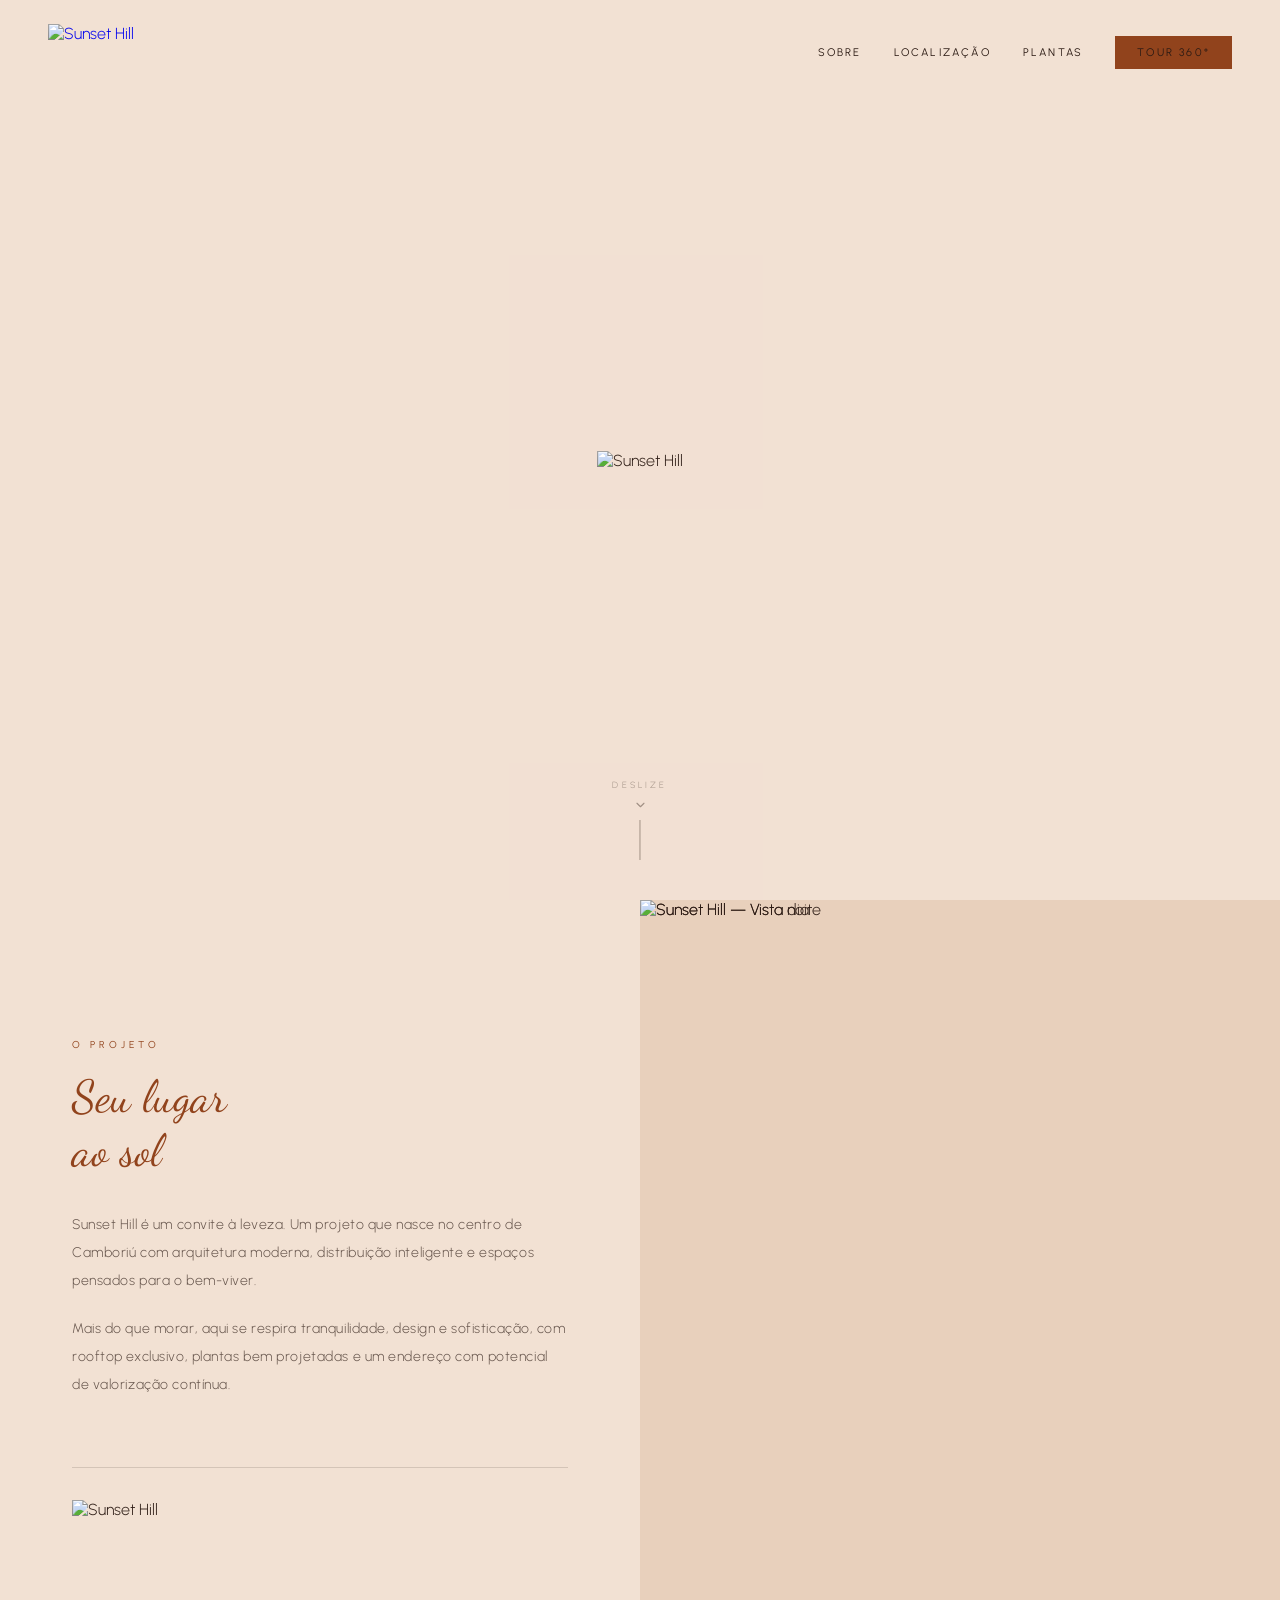
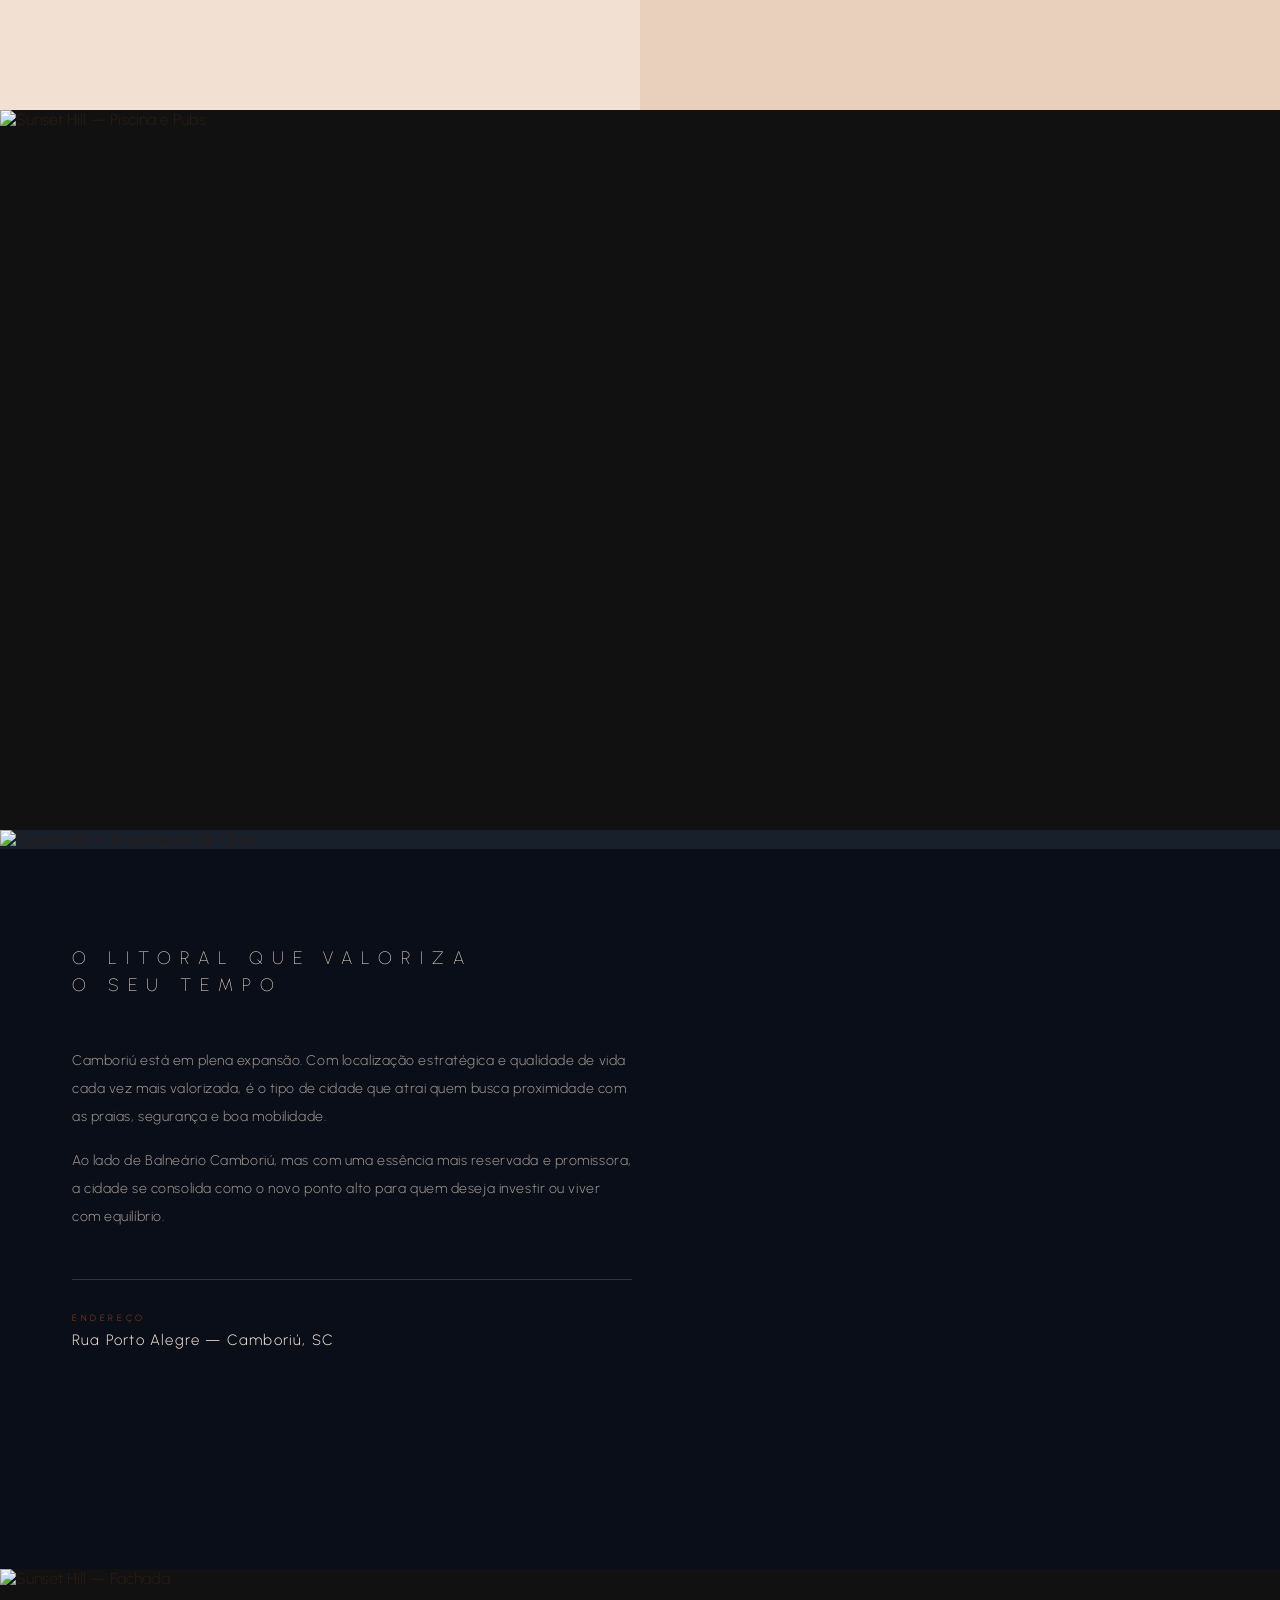
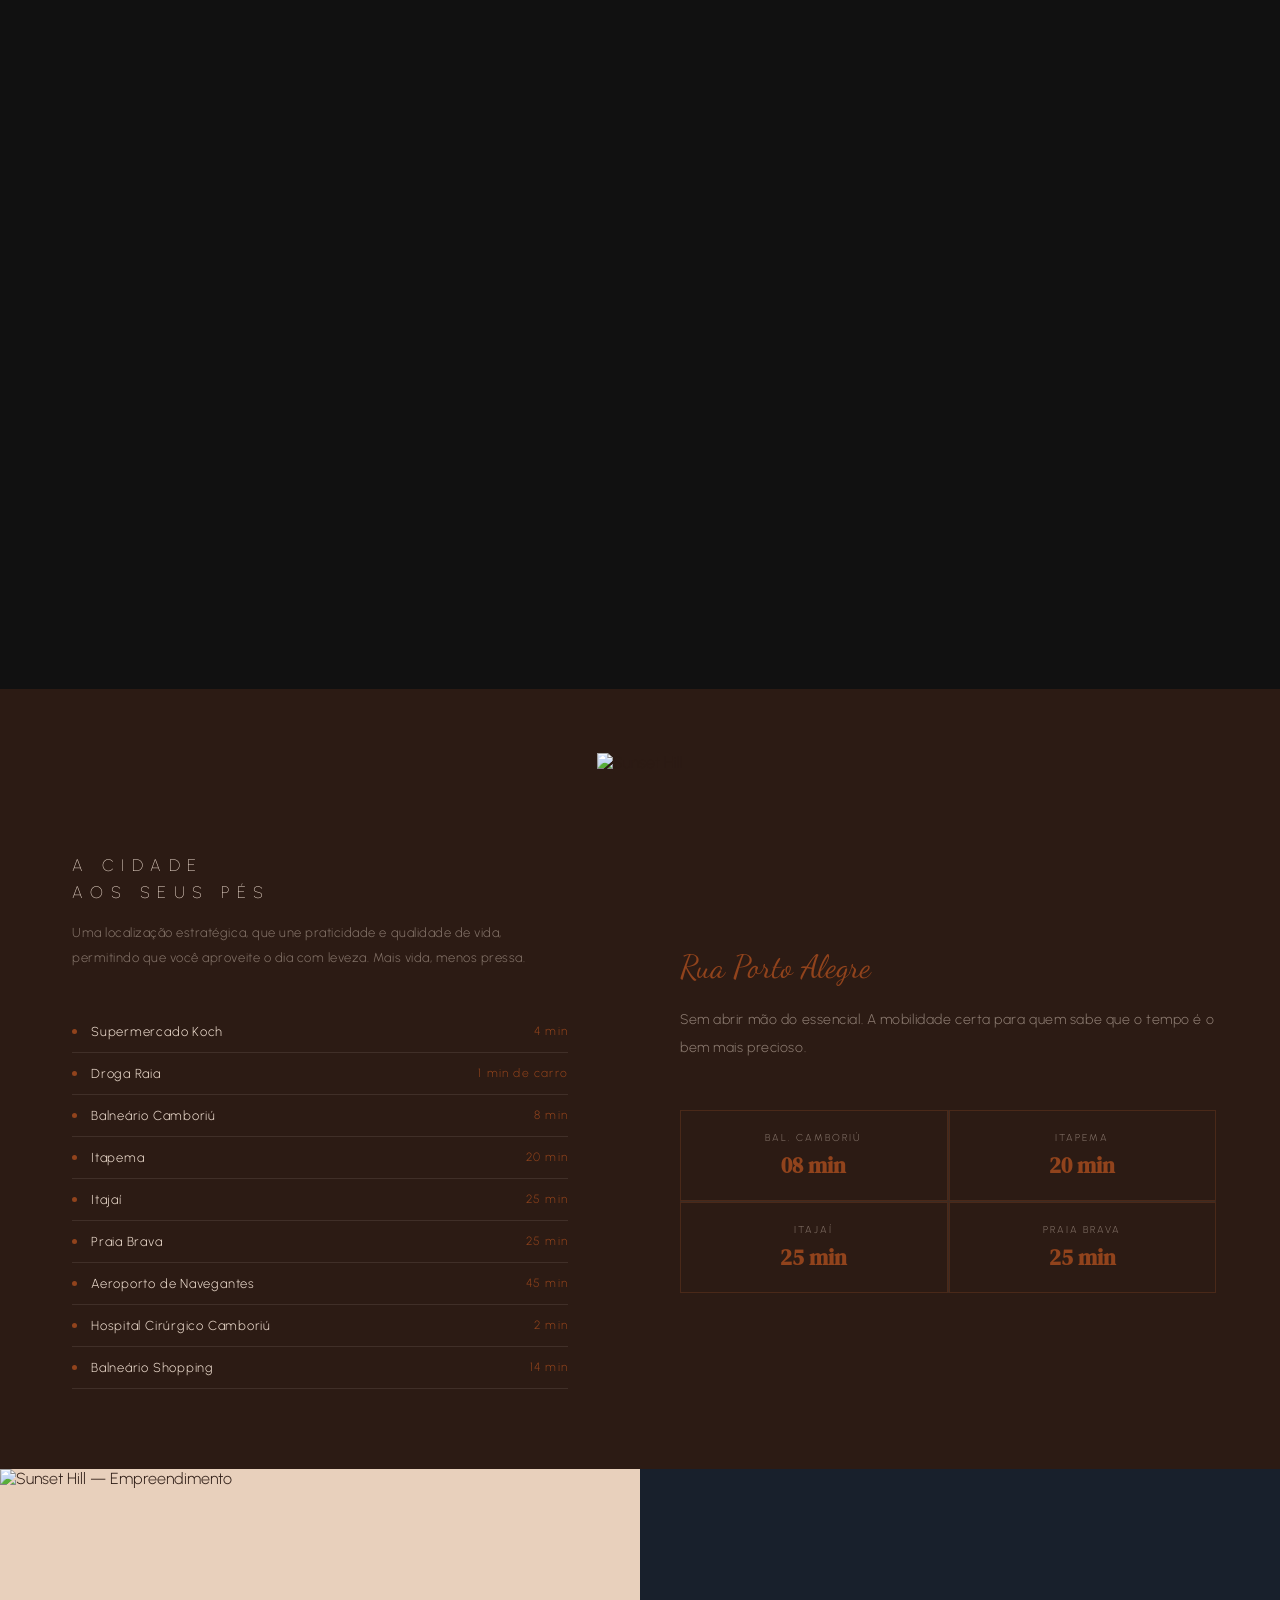
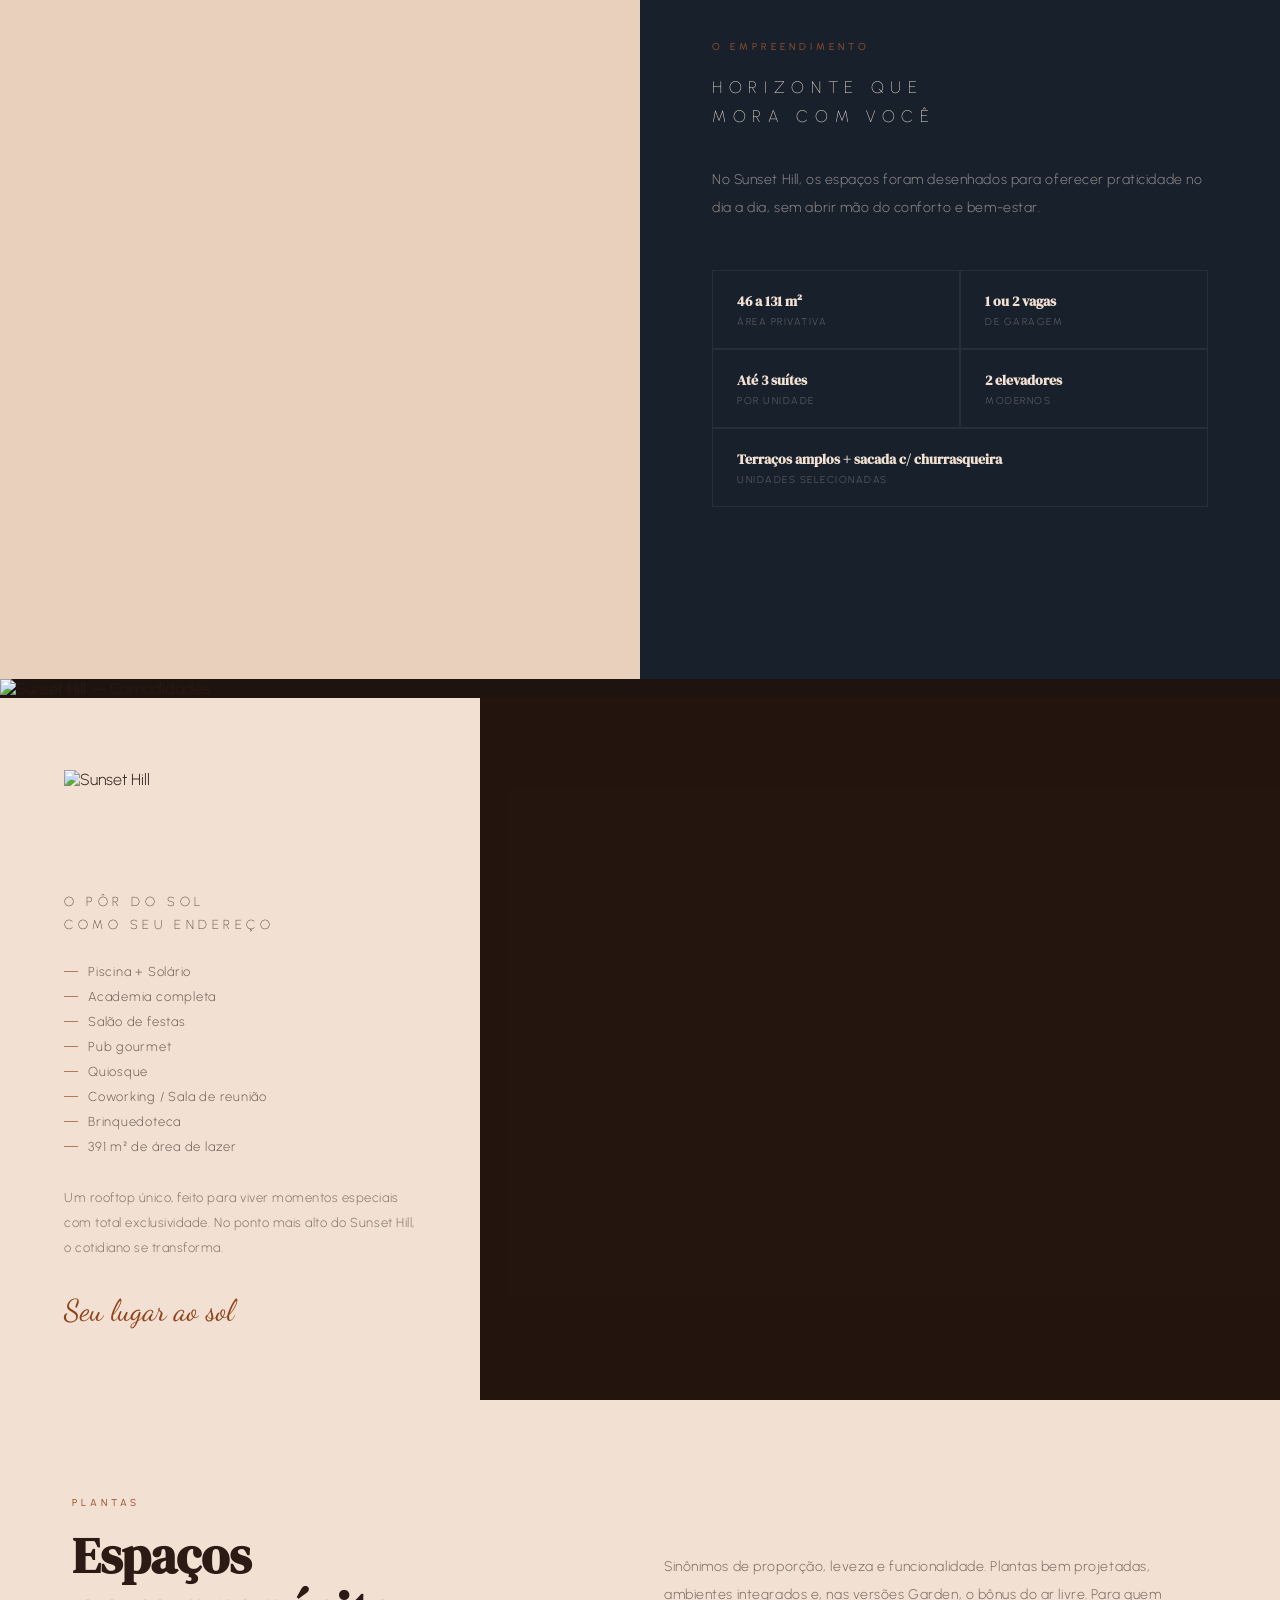
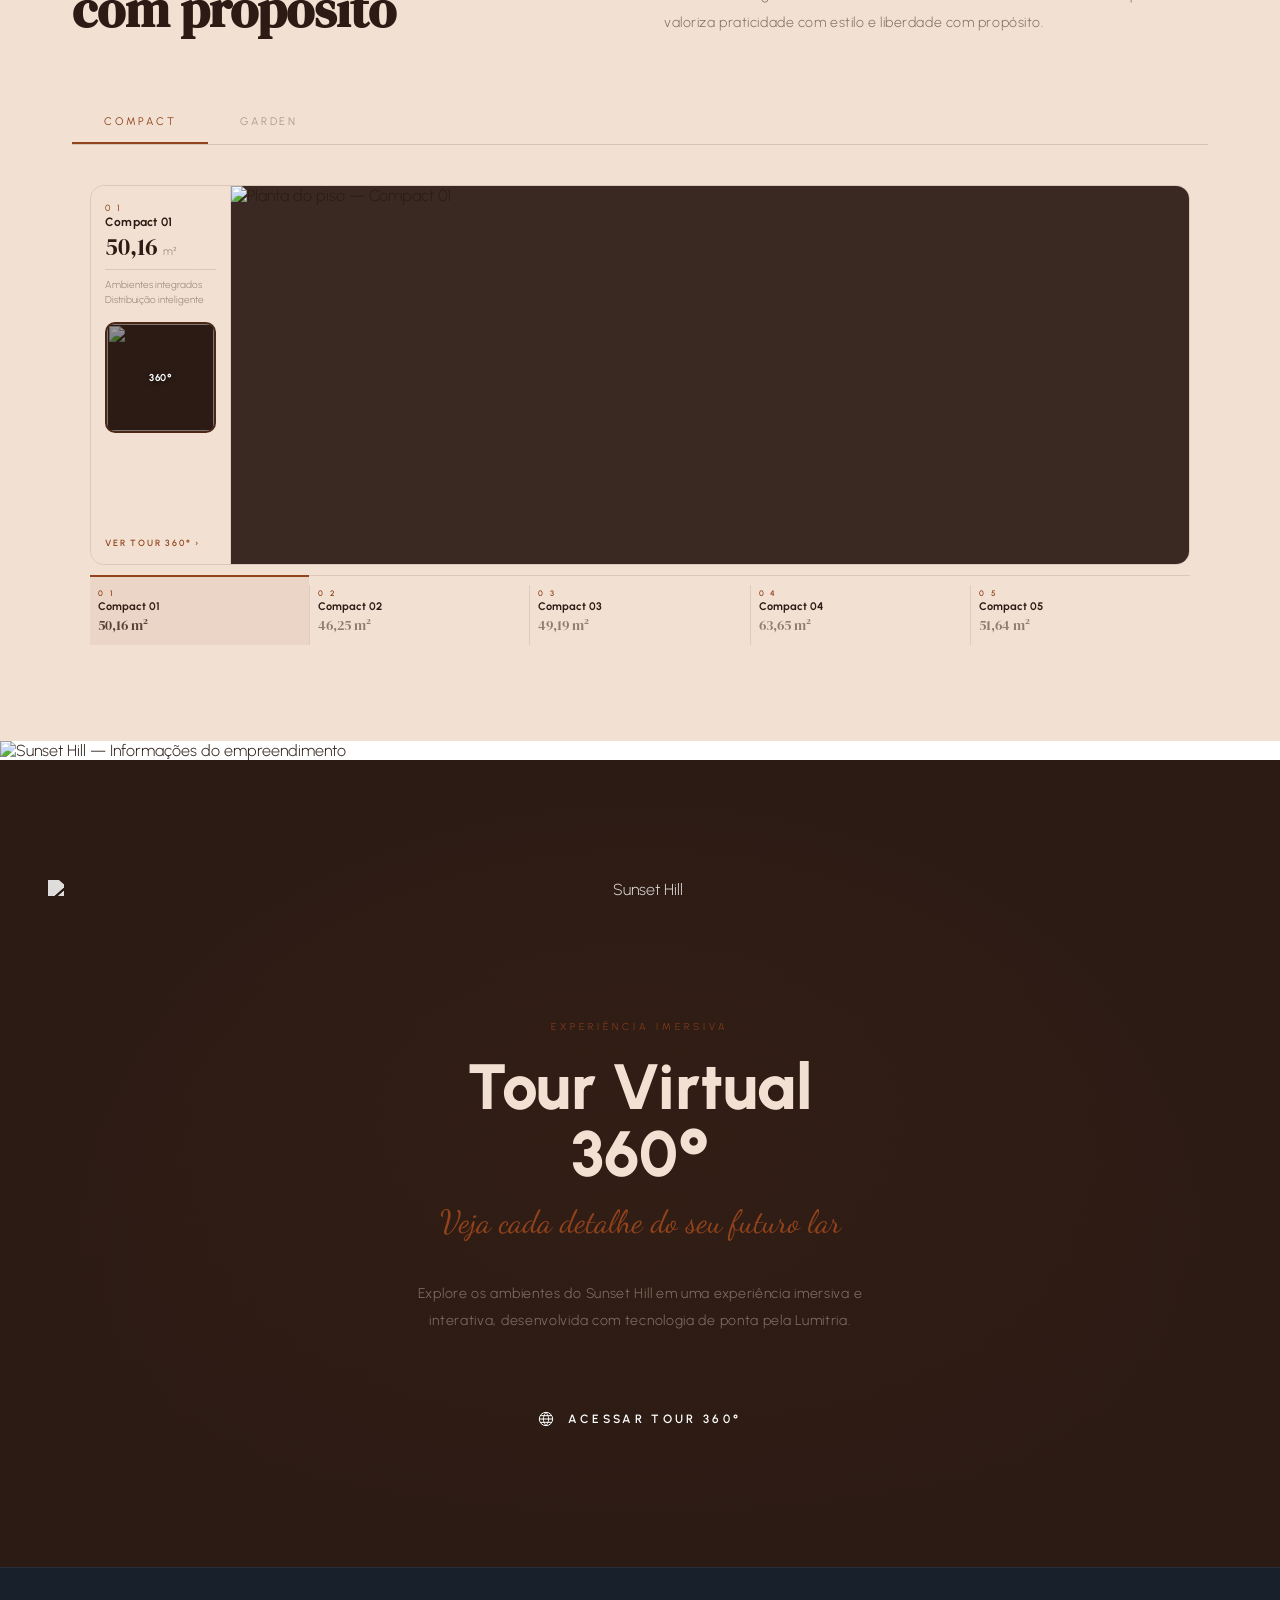
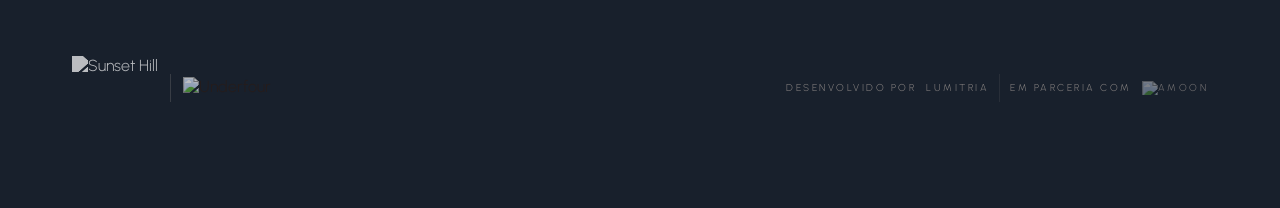
==== commit 8329799a: "feat: sunset-hill — hero com vídeo mar/prédio alternado, CTA com vídeo+panorama, plantas com planta " ====
--- a/folder/sunset-hill/index.html
+++ b/folder/sunset-hill/index.html
@@ -38,13 +38,20 @@
     }
 
     *, *::before, *::after { box-sizing: border-box; margin: 0; padding: 0; }
-    html { scroll-behavior: smooth; }
+    html {
+      scroll-behavior: smooth;
+      overflow-x: hidden;
+      overscroll-behavior-x: none;
+      width: 100%;
+    }
     body {
       background: var(--bege);
       color: var(--texto);
       font-family: 'Urbanist', sans-serif;
       font-weight: 300;
       overflow-x: hidden;
+      overscroll-behavior-x: none;
+      width: 100%;
     }
     img { display: block; width: 100%; }
 
@@ -243,6 +250,7 @@
       position: relative;
       overflow: hidden;
       background: rgba(44,27,20,0.06);
+      touch-action: none;
     }
     .hpx-viewer-wrap .pnlm-ui,
     .hpx-viewer-wrap .pnlm-about-msg { display: none !important; }
@@ -260,6 +268,30 @@
     }
     .hpx-viewer-ph svg { width: 36px; }
     .hpx-viewer-ph span { font-size: 9px; letter-spacing: 0.2em; text-transform: uppercase; font-family: 'Urbanist', sans-serif; }
+    .hpx-info-360-badge {
+      display: block;
+      position: relative;
+      width: 100%;
+      aspect-ratio: 1 / 1;
+      border-radius: 10px;
+      overflow: hidden;
+      border: 2px solid rgba(145,67,28,0.3);
+      text-decoration: none;
+      background: var(--marrom);
+      margin: 14px 0;
+      transition: transform 0.25s, border-color 0.25s;
+    }
+    .hpx-info-360-badge:hover { transform: scale(1.03); border-color: var(--terracota); }
+    .hpx-info-360-badge img {
+      width: 100%; height: 100%; object-fit: cover; display: block; opacity: 0.55;
+    }
+    .hpx-viewer-360-icon {
+      position: absolute; inset: 0;
+      display: flex; align-items: center; justify-content: center;
+      font-size: 10px; font-weight: 700; letter-spacing: 0.05em;
+      color: #fff; font-family: 'Urbanist', sans-serif;
+      text-shadow: 0 1px 4px rgba(0,0,0,0.6);
+    }
     @media (max-width: 700px) {
       .hpx-container { height: 220px; }
       .hpx-info { width: 118px; padding: 12px 10px; }
@@ -1029,6 +1061,38 @@
       background: radial-gradient(ellipse at 50% 60%, rgba(196,98,46,0.18) 0%, transparent 65%);
     }
     .cta-tour > * { position: relative; }
+    .cta-tour-bg {
+      position: absolute !important;
+      inset: 0;
+      z-index: 0;
+      overflow: hidden;
+    }
+    .cta-tour-bg video,
+    .cta-tour-bg .cta-pano {
+      position: absolute;
+      inset: 0;
+      width: 100%;
+      height: 100%;
+      object-fit: cover;
+    }
+    .cta-tour-bg video {
+      transition: opacity 1.8s ease;
+    }
+    .cta-tour-bg .cta-pano {
+      opacity: 0;
+      transition: opacity 1.8s ease;
+      pointer-events: none;
+    }
+    .cta-tour-bg .cta-pano.visible { opacity: 1; pointer-events: auto; }
+    .cta-pano .pnlm-ui, .cta-pano .pnlm-about-msg { display: none !important; }
+    .cta-pano { touch-action: none; }
+    .cta-tour-bg-overlay {
+      position: absolute !important;
+      inset: 0;
+      z-index: 1;
+      background: linear-gradient(180deg, rgba(44,27,20,0.55) 0%, rgba(44,27,20,0.82) 55%, var(--marrom) 100%);
+    }
+    .cta-tour-content { position: relative; z-index: 2; }
     .cta-tour-sol { margin: 0 auto 40px; }
     .cta-tour-sol svg { width: 60px; opacity: 0.45; }
     .cta-tour-label {
@@ -1039,9 +1103,9 @@
       margin-bottom: 20px;
     }
     .cta-tour-title {
-      font-family: 'DM Serif Display', serif;
+      font-family: 'Urbanist', sans-serif;
       font-size: clamp(36px, 5vw, 72px);
-      font-weight: 700;
+      font-weight: 800;
       color: var(--texto-claro);
       line-height: 1.05;
       margin-bottom: 16px;
@@ -1081,8 +1145,8 @@
 
     /* ── FOOTER ── */
     .footer {
-      background: var(--marrom-2);
-      padding: 48px 72px;
+      background: var(--marinho);
+      padding: 88px 72px;
       display: flex;
       align-items: center;
       justify-content: space-between;
@@ -1091,6 +1155,8 @@
     .footer-logo {
       display: flex;
       align-items: center;
+      flex-wrap: wrap;
+      justify-content: center;
       gap: 12px;
     }
     .footer-logo-nome {
@@ -1108,14 +1174,25 @@
       opacity: 0.28;
       margin-top: 2px;
     }
+    .footer-divisor {
+      width: 1px;
+      height: 28px;
+      background: rgba(237,227,216,0.15);
+    }
     .footer-lumitria {
+      display: flex;
+      align-items: center;
+      flex-wrap: wrap;
+      justify-content: center;
+      gap: 10px;
       font-size: 10px;
       letter-spacing: 0.25em;
       text-transform: uppercase;
       color: var(--texto-claro);
-      opacity: 0.3;
+      opacity: 0.5;
     }
     .footer-lumitria a { color: inherit; text-decoration: none; }
+    .footer-lumitria img { opacity: 0.85; }
     .footer-lumitria a:hover { opacity: 0.7; }
 
     /* ── REVEAL ── */
@@ -1138,6 +1215,7 @@
       .fachada-building { height: 50vw; }
       .localizacao { padding: 72px 32px; }
       .distancias { grid-template-columns: 1fr; }
+      .distancias-logo { padding: 48px 0 0; }
       .distancias-left { padding: 64px 32px; }
       .distancias-right { padding: 0 32px 64px; }
       .empreendimento { grid-template-columns: 1fr; }
@@ -1150,10 +1228,18 @@
       .plantas-header { grid-template-columns: 1fr; gap: 20px; }
       .cta-tour { padding: 80px 32px; }
       .footer { flex-direction: column; gap: 24px; text-align: center; padding: 40px 32px; }
+      .footer-lumitria { gap: 8px; letter-spacing: 0.14em; }
+      .footer-divisor { height: 20px; }
     }
   </style>
 </head>
 <body>
+  <script>
+    /* Sempre abrir no topo — ignora hash/scroll restaurado pelo navegador */
+    if ('scrollRestoration' in history) history.scrollRestoration = 'manual';
+    window.scrollTo(0, 0);
+    window.addEventListener('load', function () { window.scrollTo(0, 0); });
+  </script>
 
   <!-- ══ HEADER ══ -->
   <header class="header" id="header">
@@ -1270,7 +1356,7 @@
   <section class="distancias">
     <div class="distancias-logo">
       <img loading="lazy" decoding="async" src="https://res.cloudinary.com/dzn9q1rkt/image/upload/f_auto,q_auto/v1784038981/WhatsApp_Image_2026-07-14_at_11.09.25-removebg-preview_wftjag.png"
-           alt="Sunset Hill" style="width:auto;max-width:420px;height:auto;">
+           alt="Sunset Hill" style="width:auto;max-width:min(420px,78vw);height:auto;">
     </div>
     <div class="distancias-left reveal">
       <div class="distancias-title">A cidade<br>aos seus pés</div>
@@ -1426,27 +1512,36 @@
 
   <!-- ══ CTA TOUR ══ -->
   <section class="cta-tour" id="tour">
-    <div class="cta-tour-sol">
-      <img loading="lazy" decoding="async" src="https://res.cloudinary.com/dzn9q1rkt/image/upload/f_auto,q_auto/v1782243706/image-removebg-preview_wacb1w.png"
-           alt="Sunset Hill" class="logo-escuro" style="width:auto;height:100px;margin:0 auto;">
-    </div>
-    <div class="cta-tour-label">Experiência imersiva</div>
-    <div class="cta-tour-title">Tour Virtual<br>360°</div>
-    <div class="cta-tour-sub">Veja cada detalhe do seu futuro lar</div>
-    <p class="cta-tour-desc">
-      Explore os ambientes do Sunset Hill em uma experiência imersiva e interativa,
-      desenvolvida com tecnologia de ponta pela Lumitria.
-    </p>
-    <a href="tour/index.html" class="btn-tour">
-      <svg width="16" height="16" viewBox="0 0 24 24" fill="none" stroke="currentColor" stroke-width="1.5">
-        <circle cx="12" cy="12" r="10"/>
-        <path d="M12 2c0 0-4 5-4 10s4 10 4 10"/>
-        <path d="M12 2c0 0 4 5 4 10s-4 10-4 10"/>
-        <path d="M2 12h20"/>
-        <path d="M3.5 7h17M3.5 17h17"/>
-      </svg>
-      Acessar Tour 360°
-    </a>
+    <div class="cta-tour-bg">
+      <video id="ctaVideo" autoplay muted playsinline preload="auto">
+        <source src="https://res.cloudinary.com/dzn9q1rkt/video/upload/v1784055500/freepik__camera-slowly-moving-sideways-sunlight-softly-refl__17672_1_akgguh.mp4" type="video/mp4">
+      </video>
+      <div id="ctaPano" class="cta-pano"></div>
+    </div>
+    <div class="cta-tour-bg-overlay"></div>
+    <div class="cta-tour-content">
+      <div class="cta-tour-sol">
+        <img loading="lazy" decoding="async" src="https://res.cloudinary.com/dzn9q1rkt/image/upload/f_auto,q_auto/v1782243706/image-removebg-preview_wacb1w.png"
+             alt="Sunset Hill" class="logo-escuro" style="width:auto;height:100px;margin:0 auto;">
+      </div>
+      <div class="cta-tour-label">Experiência imersiva</div>
+      <div class="cta-tour-title">Tour Virtual<br>360°</div>
+      <div class="cta-tour-sub">Veja cada detalhe do seu futuro lar</div>
+      <p class="cta-tour-desc">
+        Explore os ambientes do Sunset Hill em uma experiência imersiva e interativa,
+        desenvolvida com tecnologia de ponta pela Lumitria.
+      </p>
+      <a href="tour/index.html" class="btn-tour">
+        <svg width="16" height="16" viewBox="0 0 24 24" fill="none" stroke="currentColor" stroke-width="1.5">
+          <circle cx="12" cy="12" r="10"/>
+          <path d="M12 2c0 0-4 5-4 10s4 10 4 10"/>
+          <path d="M12 2c0 0 4 5 4 10s-4 10-4 10"/>
+          <path d="M2 12h20"/>
+          <path d="M3.5 7h17M3.5 17h17"/>
+        </svg>
+        Acessar Tour 360°
+      </a>
+    </div>
   </section>
 
   <!-- ══ FOOTER ══ -->
@@ -1454,9 +1549,16 @@
     <div class="footer-logo">
       <img loading="lazy" decoding="async" src="https://res.cloudinary.com/dzn9q1rkt/image/upload/f_auto,q_auto/v1782243706/image-removebg-preview_wacb1w.png"
            alt="Sunset Hill" class="logo-escuro" style="width:auto;height:64px;opacity:0.7;">
+      <div class="footer-divisor"></div>
+      <img loading="lazy" decoding="async" src="https://res.cloudinary.com/dzn9q1rkt/image/upload/f_auto,q_auto,e_trim/v1784054687/logo-white_2x_z57otx.png"
+           alt="Underfour" style="width:auto;height:22px;opacity:0.7;">
     </div>
     <div class="footer-lumitria">
       Desenvolvido por <a href="../../index.html">Lumitria</a>
+      <div class="footer-divisor"></div>
+      em parceria com
+      <img loading="lazy" decoding="async" src="https://res.cloudinary.com/dzn9q1rkt/image/upload/f_auto,q_auto,e_trim/v1784054808/logo2_ndzhbu.svg"
+           alt="Amoon" style="width:auto;height:14px;">
     </div>
   </footer>
 
@@ -1496,19 +1598,21 @@
 
   <!-- ── Accordion plantas hero ── -->
   <script>
+    var PLANTA_PISO = 'https://res.cloudinary.com/dzn9q1rkt/image/upload/f_auto,q_auto/v1784056958/compacto_eqvhxn.png';
+
     var plantasData = {
       compact: [
-        { num:'0 1', nome:'Compact 01', area:'50,16', feat:['Ambientes integrados','Distribuição inteligente'], tour:'tour/index.html', img:'https://res.cloudinary.com/dzn9q1rkt/image/upload/f_auto,q_auto/v1783697742/Panorama2_ej7bce.png', panorama:true },
-        { num:'0 2', nome:'Compact 02', area:'46,25', feat:['Ambientes integrados','Distribuição inteligente'], tour:'tour/index.html', img:'', panorama:false },
-        { num:'0 3', nome:'Compact 03', area:'49,19', feat:['Ambientes integrados','Distribuição inteligente'], tour:'tour/index.html', img:'', panorama:false },
-        { num:'0 4', nome:'Compact 04', area:'63,65', feat:['Ambientes integrados','Distribuição inteligente'], tour:'tour/index.html', img:'', panorama:false },
-        { num:'0 5', nome:'Compact 05', area:'51,64', feat:['Ambientes integrados','Distribuição inteligente'], tour:'tour/index.html', img:'', panorama:false }
+        { num:'0 1', nome:'Compact 01', area:'50,16', feat:['Ambientes integrados','Distribuição inteligente'], tour:'tour/index.html', img:'https://res.cloudinary.com/dzn9q1rkt/image/upload/f_auto,q_auto/v1783697742/Panorama2_ej7bce.png', panorama:true, planta:PLANTA_PISO },
+        { num:'0 2', nome:'Compact 02', area:'46,25', feat:['Ambientes integrados','Distribuição inteligente'], tour:'tour/index.html', img:'', panorama:false, planta:PLANTA_PISO },
+        { num:'0 3', nome:'Compact 03', area:'49,19', feat:['Ambientes integrados','Distribuição inteligente'], tour:'tour/index.html', img:'', panorama:false, planta:PLANTA_PISO },
+        { num:'0 4', nome:'Compact 04', area:'63,65', feat:['Ambientes integrados','Distribuição inteligente'], tour:'tour/index.html', img:'', panorama:false, planta:PLANTA_PISO },
+        { num:'0 5', nome:'Compact 05', area:'51,64', feat:['Ambientes integrados','Distribuição inteligente'], tour:'tour/index.html', img:'', panorama:false, planta:PLANTA_PISO }
       ],
       garden: [
-        { num:'0 1', nome:'Garden 01', area:'60,51', feat:['Área garden privativa','Ar livre integrado'], tour:'tour/index.html', img:'', panorama:false },
-        { num:'0 2', nome:'Garden 02', area:'85,10', feat:['Área garden privativa','Ar livre integrado'], tour:'tour/index.html', img:'', panorama:false },
-        { num:'0 3', nome:'Garden 03', area:'86,40', feat:['Área garden privativa','Ar livre integrado'], tour:'tour/index.html', img:'', panorama:false },
-        { num:'0 4', nome:'Garden 04', area:'63,13', feat:['Área garden privativa','Ar livre integrado'], tour:'tour/index.html', img:'', panorama:false }
+        { num:'0 1', nome:'Garden 01', area:'60,51', feat:['Área garden privativa','Ar livre integrado'], tour:'tour/index.html', img:'', panorama:false, planta:PLANTA_PISO },
+        { num:'0 2', nome:'Garden 02', area:'85,10', feat:['Área garden privativa','Ar livre integrado'], tour:'tour/index.html', img:'', panorama:false, planta:PLANTA_PISO },
+        { num:'0 3', nome:'Garden 03', area:'86,40', feat:['Área garden privativa','Ar livre integrado'], tour:'tour/index.html', img:'', panorama:false, planta:PLANTA_PISO },
+        { num:'0 4', nome:'Garden 04', area:'63,13', feat:['Área garden privativa','Ar livre integrado'], tour:'tour/index.html', img:'', panorama:false, planta:PLANTA_PISO }
       ]
     };
 
@@ -1519,12 +1623,19 @@
 
     function updateInfo(panel, idx) {
       var d = plantasData[panel][idx];
+      var badgeHTML = d.planta
+        ? '<a href="' + d.tour + '" class="hpx-info-360-badge" title="Ver Tour 360°">' +
+            (d.img ? '<img loading="lazy" decoding="async" src="' + d.img + '" alt="">' : '') +
+            '<span class="hpx-viewer-360-icon">360°</span>' +
+          '</a>'
+        : '';
       document.getElementById('hpx-' + panel + '-info').innerHTML =
         '<span class="hpx-info-num">' + d.num + '</span>' +
         '<span class="hpx-info-nome">' + d.nome + '</span>' +
         '<span class="hpx-info-area">' + d.area + ' <small>m²</small></span>' +
         '<div class="hpx-info-div"></div>' +
         '<ul class="hpx-info-feat">' + d.feat.map(function(f){ return '<li>' + f + '</li>'; }).join('') + '</ul>' +
+        badgeHTML +
         '<a href="' + d.tour + '" class="hpx-info-tour">Ver Tour 360° ›</a>';
     }
 
@@ -1537,7 +1648,10 @@
       if (!viewerEl) return;
       viewerEl.innerHTML = '';
 
-      if (d.img && d.panorama) {
+      if (d.planta) {
+        viewerEl.innerHTML =
+          '<img loading="lazy" decoding="async" src="' + d.planta + '" style="width:100%;height:100%;object-fit:contain;position:absolute;inset:0;background:rgba(44,27,20,0.92);" alt="Planta do piso — ' + d.nome + '">';
+      } else if (d.img && d.panorama) {
         var wrap = document.createElement('div');
         wrap.style.cssText = 'width:100%;height:100%;position:absolute;inset:0;';
         viewerEl.appendChild(wrap);
@@ -1597,6 +1711,36 @@
     buildSelector('compact');
   </script>
 
+  <!-- ── Vídeo "CTA Tour" — fade para panorama navegável ao terminar ── -->
+  <script>
+    (function () {
+      var video  = document.getElementById('ctaVideo');
+      var panoEl = document.getElementById('ctaPano');
+      if (!video || !panoEl) return;
+      var panoViewer = null;
+
+      video.addEventListener('ended', function () {
+        video.style.opacity = 0;
+        panoEl.classList.add('visible');
+        if (!panoViewer) {
+          panoViewer = pannellum.viewer(panoEl, {
+            type: 'equirectangular',
+            panorama: 'https://res.cloudinary.com/dzn9q1rkt/image/upload/f_auto,q_auto/v1783872115/Panorama11_tyghno.png',
+            autoLoad: true,
+            autoRotate: -1.2,
+            autoRotateInactivityDelay: 2500,
+            compass: false,
+            showControls: false,
+            draggable: true,
+            mouseZoom: true,
+            hfov: 100,
+            backgroundColor: [44, 27, 20]
+          });
+        }
+      });
+    })();
+  </script>
+
   <!-- ── Vídeo "Sobre" — fade para as fotos dia/noite ao terminar ── -->
   <script>
     (function () {
@@ -1611,15 +1755,17 @@
   <!-- ── Crossfade do vídeo hero (mobile + desktop) ── -->
   <script>
     (function () {
-      const HOLD = 5000;  /* ms — tempo que cada vídeo fica visível */
-      const FADE = 3200;  /* ms — duração da transição */
-      const v1   = document.getElementById('hero-v1');
-      const v2   = document.getElementById('hero-v2');
-      const vids = [v1, v2];
+      const HOLD_MAR    = 3000; /* ms — mar visível */
+      const HOLD_PREDIO = 1000; /* ms — prédio visível */
+      const FADE        = 2200; /* ms — duração da mistura, suave nas duas direções */
+      const v1 = document.getElementById('hero-v1'); /* mar */
+      const v2 = document.getElementById('hero-v2'); /* prédio */
+      const vids  = [v1, v2];
+      const holds = [HOLD_MAR, HOLD_PREDIO];
       let cur = 0;
 
-      /* Sem loop nativo — os vídeos são mais curtos que HOLD+FADE, então deixamos
-         cada um tocar uma vez e congelar no último frame até entrar de novo (via cross) */
+      /* Sem loop nativo — os vídeos são curtos, então se sobrar tempo ele só
+         congela no último frame em vez de reiniciar sozinho no meio da mistura */
       v1.loop = false;
       v2.loop = false;
 
@@ -1640,7 +1786,7 @@
       }
 
       function scheduleNext() {
-        setTimeout(cross, HOLD);
+        setTimeout(cross, holds[cur]);
       }
 
       /* Inicia os dois juntos — play() em muted funciona em mobile e desktop */
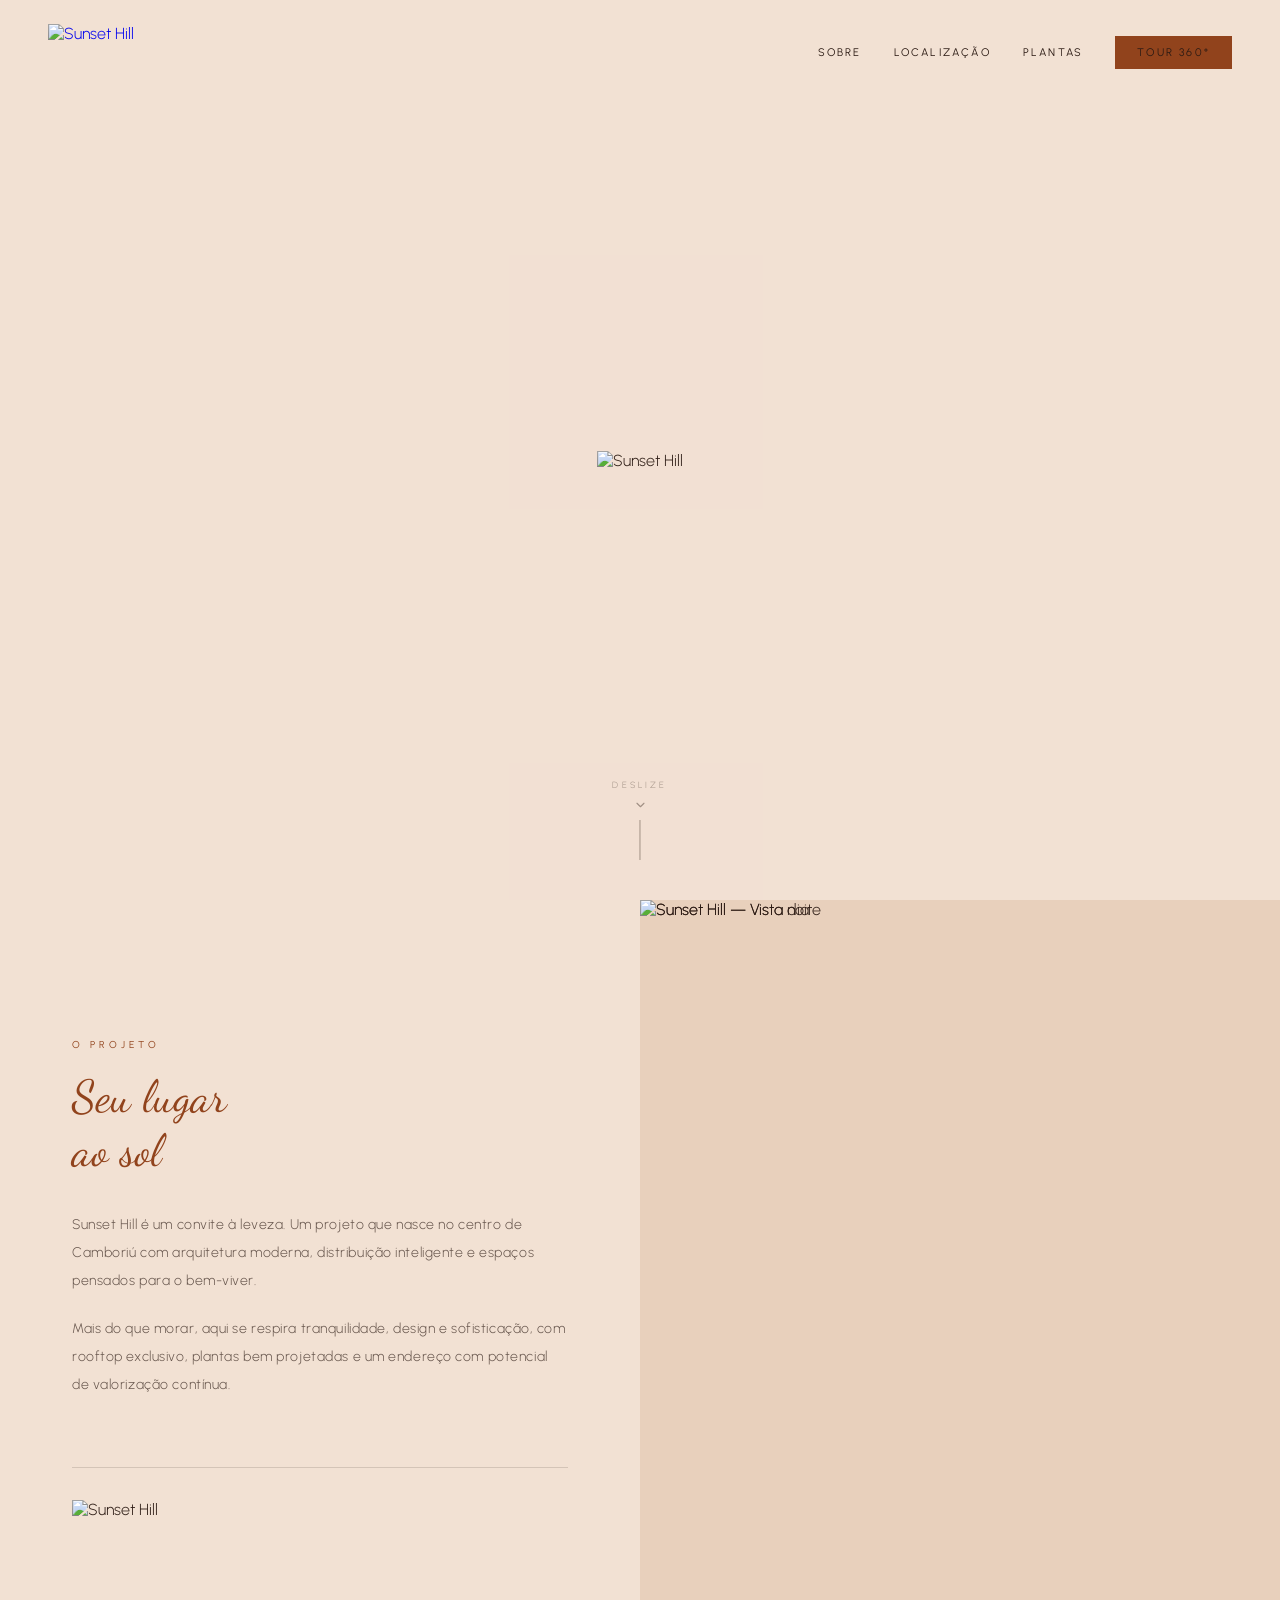
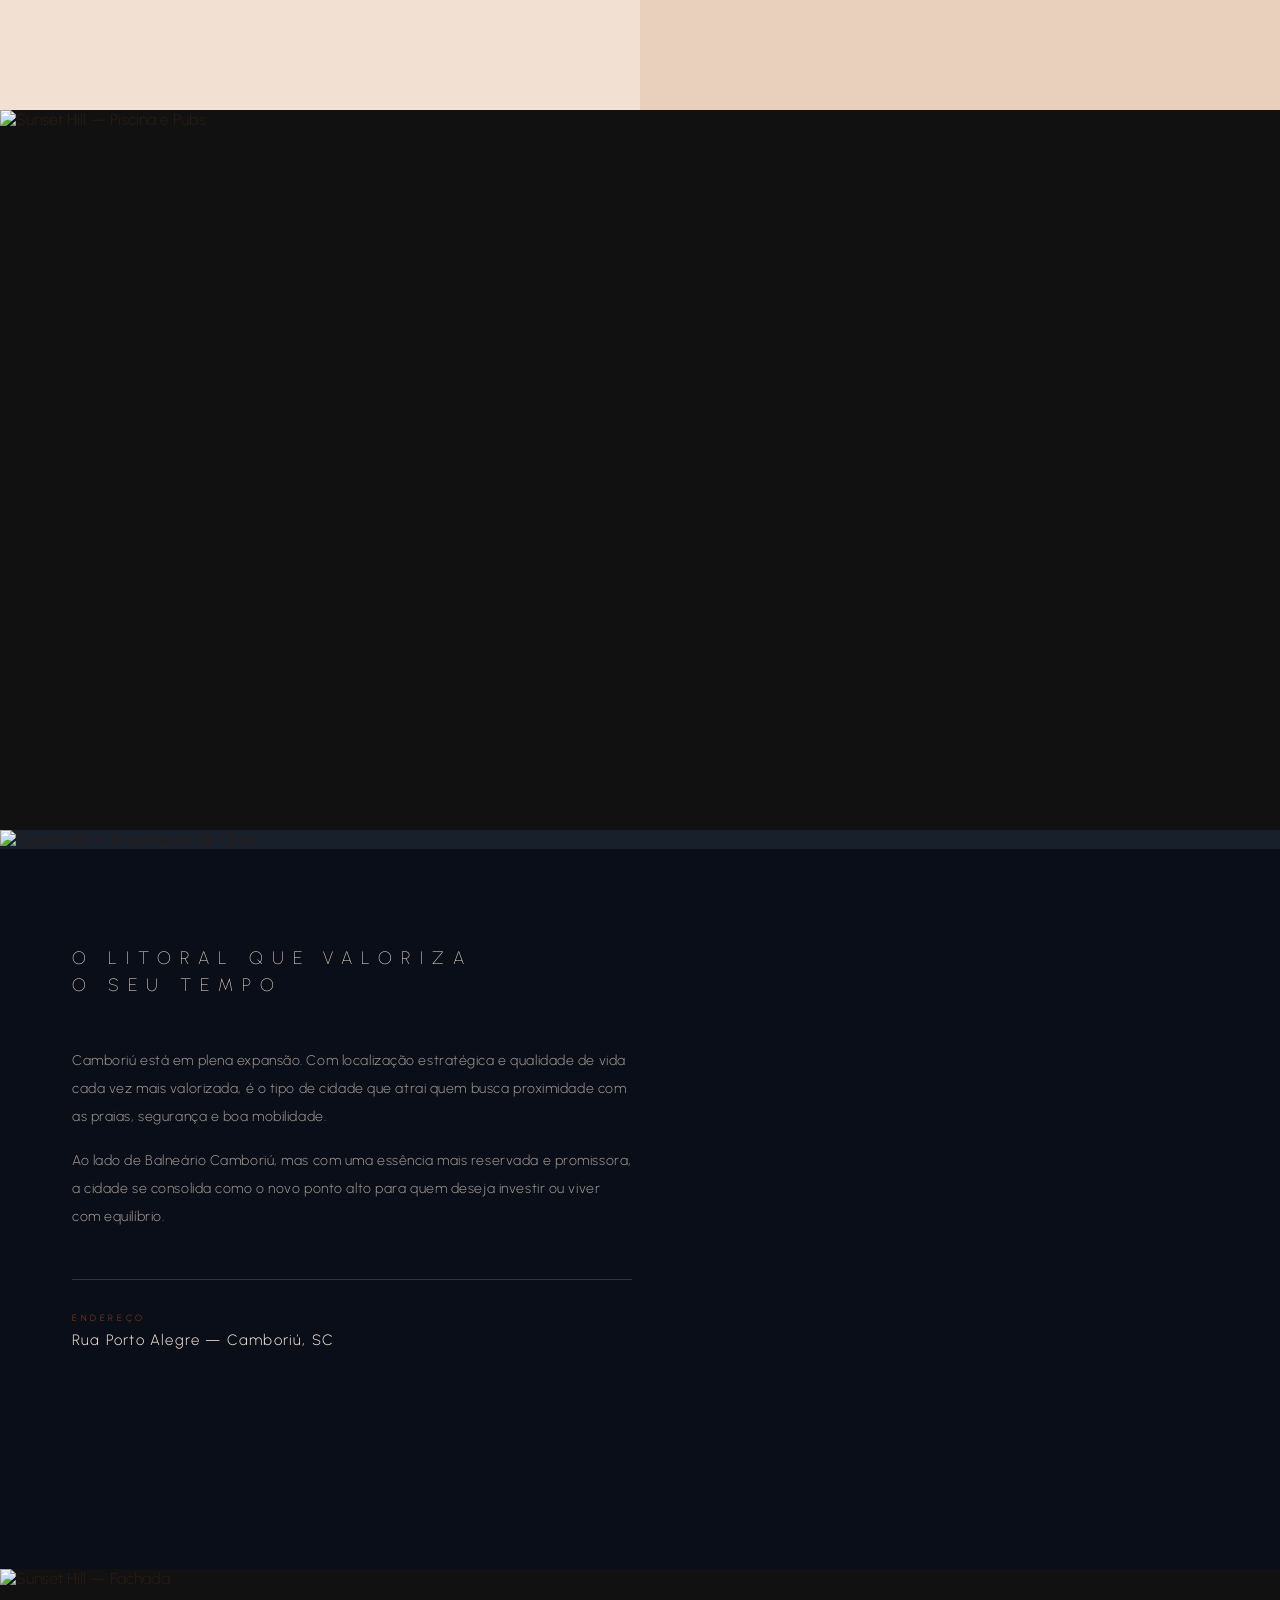
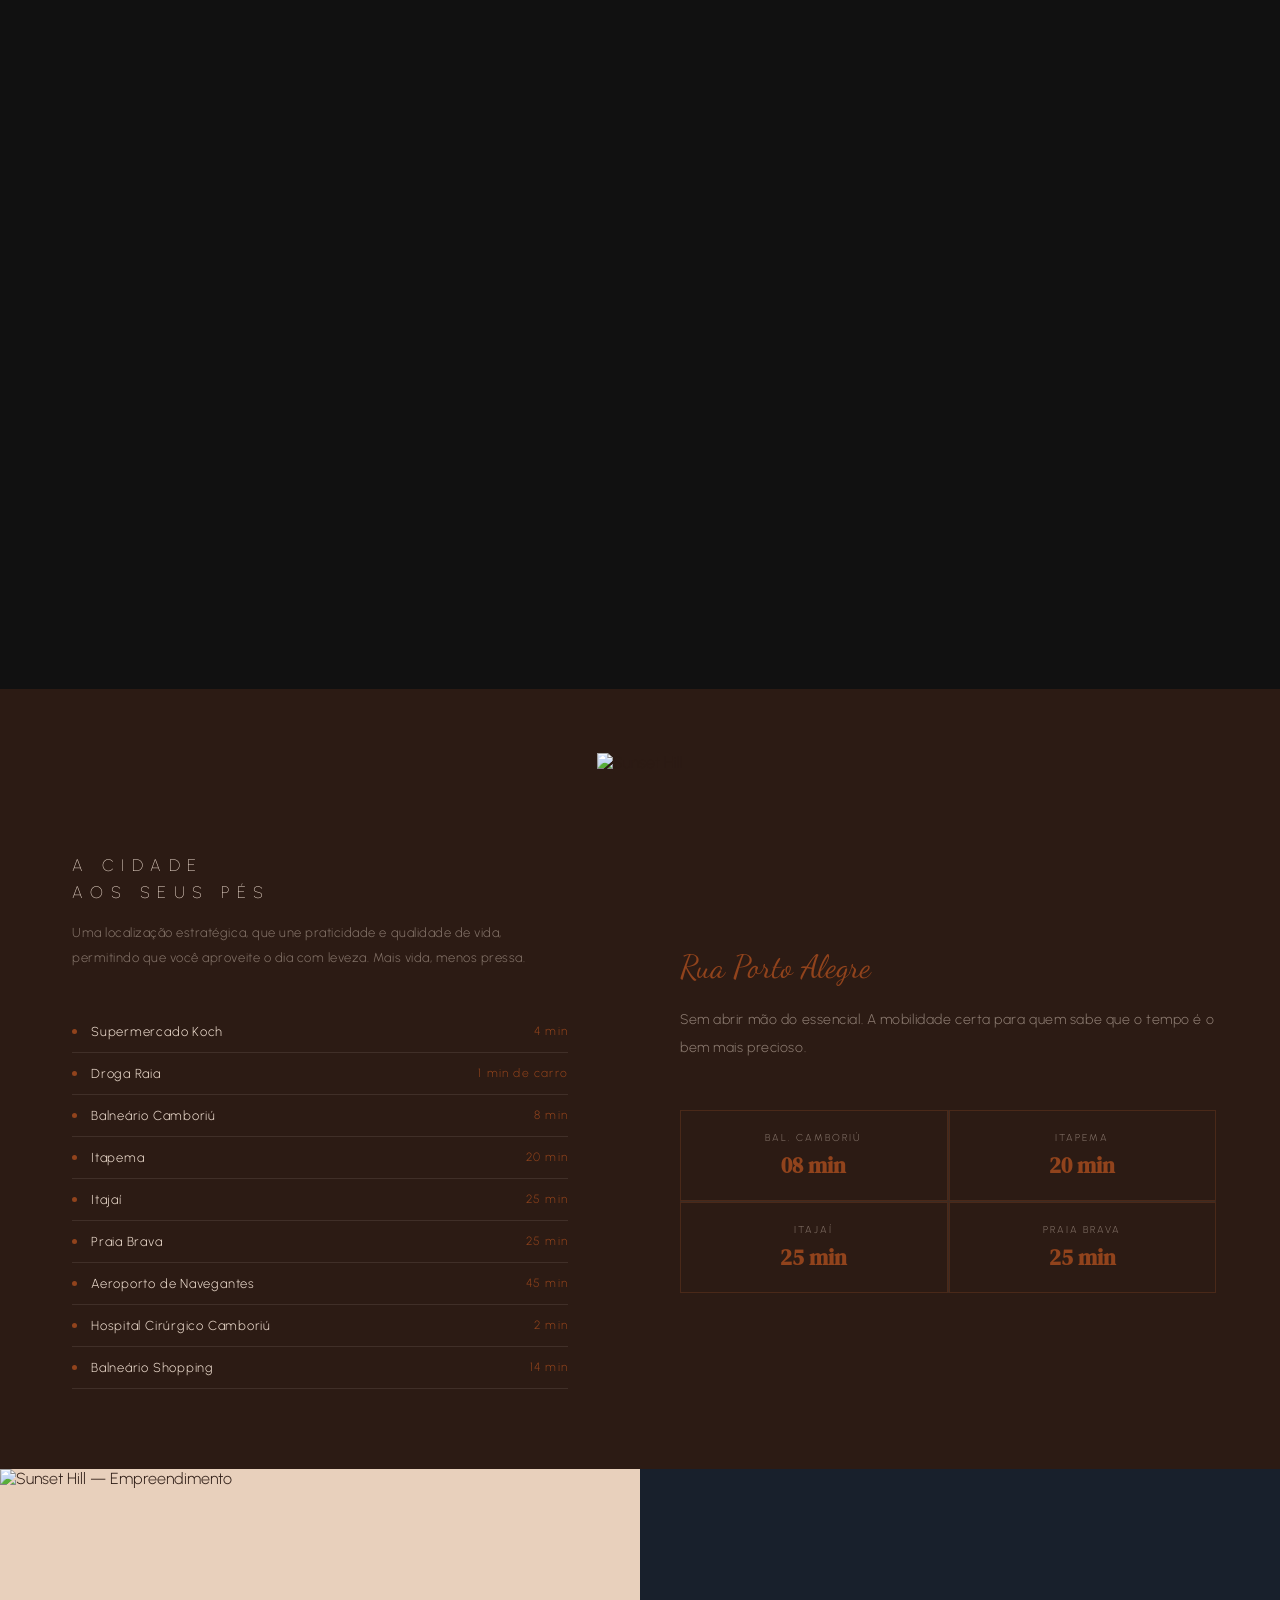
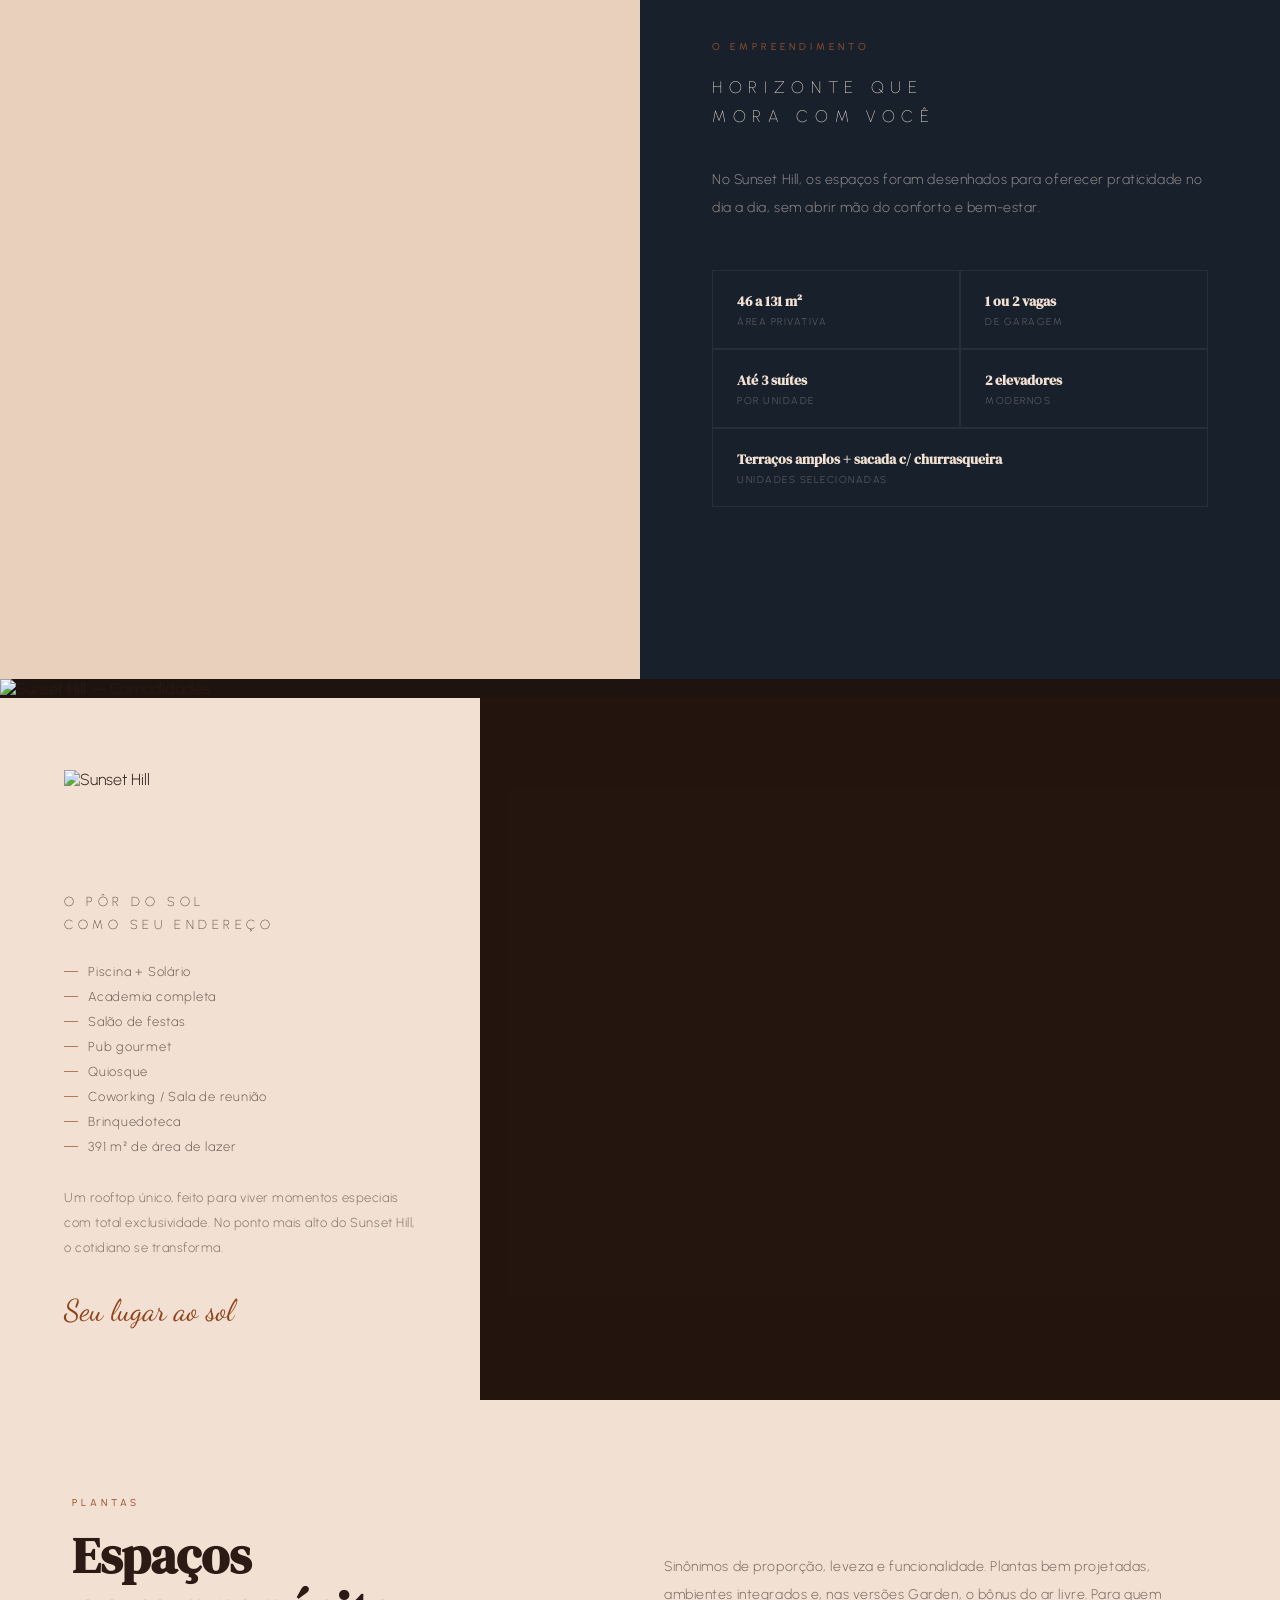
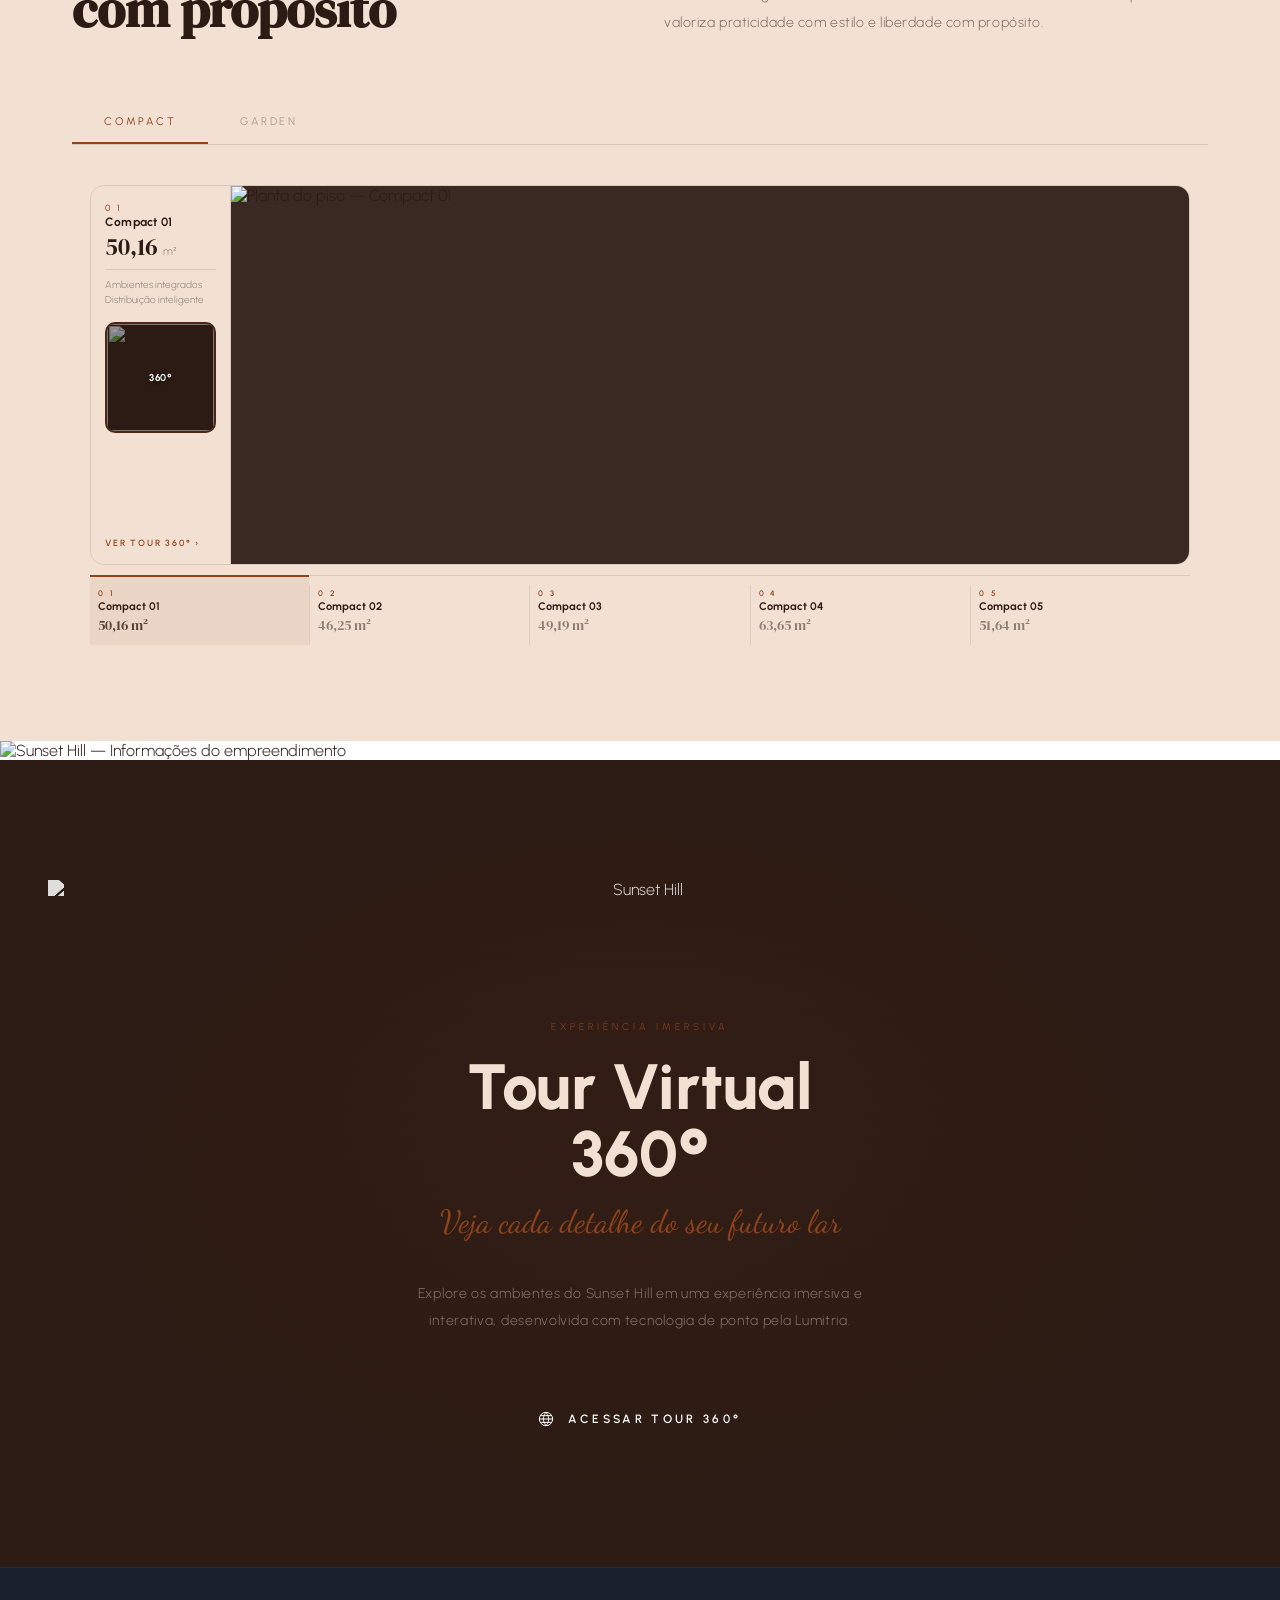
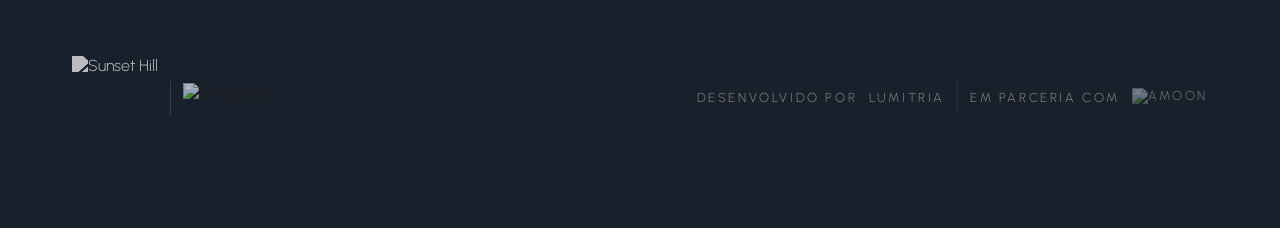
==== commit 35a2fb97: "feat: sunset-hill — zoom na planta baixa (hover + lightbox), remove lista redundante da imagem e aum" ====
--- a/folder/sunset-hill/index.html
+++ b/folder/sunset-hill/index.html
@@ -255,6 +255,49 @@
     .hpx-viewer-wrap .pnlm-ui,
     .hpx-viewer-wrap .pnlm-about-msg { display: none !important; }
     .hpx-viewer-wrap .pnlm-container { background: rgba(44,27,20,0.08); }
+    .hpx-viewer-wrap.is-plan { cursor: zoom-in; }
+    .hpx-viewer-wrap.is-plan img { transition: transform 0.2s ease-out; will-change: transform; }
+    .planta-lightbox {
+      position: fixed;
+      inset: 0;
+      z-index: 1000;
+      display: flex;
+      align-items: center;
+      justify-content: center;
+      padding: 32px;
+      background: rgba(20,12,8,0.94);
+      opacity: 0;
+      visibility: hidden;
+      transition: opacity 0.3s ease;
+    }
+    .planta-lightbox.active { opacity: 1; visibility: visible; }
+    .planta-lightbox img {
+      max-width: 100%;
+      max-height: 100%;
+      border-radius: 10px;
+      box-shadow: 0 20px 60px rgba(0,0,0,0.5);
+      cursor: zoom-out;
+    }
+    .planta-lightbox-close {
+      position: absolute;
+      top: 20px;
+      right: 20px;
+      width: 42px;
+      height: 42px;
+      border-radius: 50%;
+      border: 1px solid rgba(255,255,255,0.3);
+      background: rgba(255,255,255,0.08);
+      color: #fff;
+      font-size: 24px;
+      line-height: 1;
+      cursor: pointer;
+      display: flex;
+      align-items: center;
+      justify-content: center;
+    }
+    @media (max-width: 700px) {
+      .planta-lightbox { padding: 16px; }
+    }
     .hpx-viewer-ph {
       position: absolute;
       inset: 0;
@@ -1176,7 +1219,7 @@
     }
     .footer-divisor {
       width: 1px;
-      height: 28px;
+      height: 34px;
       background: rgba(237,227,216,0.15);
     }
     .footer-lumitria {
@@ -1184,9 +1227,9 @@
       align-items: center;
       flex-wrap: wrap;
       justify-content: center;
-      gap: 10px;
-      font-size: 10px;
-      letter-spacing: 0.25em;
+      gap: 12px;
+      font-size: 13px;
+      letter-spacing: 0.2em;
       text-transform: uppercase;
       color: var(--texto-claro);
       opacity: 0.5;
@@ -1228,8 +1271,8 @@
       .plantas-header { grid-template-columns: 1fr; gap: 20px; }
       .cta-tour { padding: 80px 32px; }
       .footer { flex-direction: column; gap: 24px; text-align: center; padding: 40px 32px; }
-      .footer-lumitria { gap: 8px; letter-spacing: 0.14em; }
-      .footer-divisor { height: 20px; }
+      .footer-lumitria { gap: 8px; letter-spacing: 0.14em; font-size: 11px; }
+      .footer-divisor { height: 24px; }
     }
   </style>
 </head>
@@ -1505,6 +1548,12 @@
     </div>
   </section>
 
+  <!-- ── Lightbox planta baixa ── -->
+  <div class="planta-lightbox" id="plantaLightbox">
+    <button class="planta-lightbox-close" aria-label="Fechar" onclick="closePlantaLightbox()">&times;</button>
+    <img id="plantaLightboxImg" src="" alt="">
+  </div>
+
   <!-- ══ INFORMAÇÕES DO EMPREENDIMENTO ══ -->
   <div class="infoemp">
     <img loading="lazy" decoding="async" src="https://res.cloudinary.com/dzn9q1rkt/image/upload/f_auto,q_auto/v1784047594/INFORMA%C3%87%C3%95ES_DO_EMPREENDIMENTO_y1osur.png" alt="Sunset Hill — Informações do empreendimento">
@@ -1548,17 +1597,17 @@
   <footer class="footer">
     <div class="footer-logo">
       <img loading="lazy" decoding="async" src="https://res.cloudinary.com/dzn9q1rkt/image/upload/f_auto,q_auto/v1782243706/image-removebg-preview_wacb1w.png"
-           alt="Sunset Hill" class="logo-escuro" style="width:auto;height:64px;opacity:0.7;">
+           alt="Sunset Hill" class="logo-escuro" style="width:auto;height:84px;opacity:0.7;">
       <div class="footer-divisor"></div>
       <img loading="lazy" decoding="async" src="https://res.cloudinary.com/dzn9q1rkt/image/upload/f_auto,q_auto,e_trim/v1784054687/logo-white_2x_z57otx.png"
-           alt="Underfour" style="width:auto;height:22px;opacity:0.7;">
+           alt="Underfour" style="width:auto;height:30px;opacity:0.7;">
     </div>
     <div class="footer-lumitria">
       Desenvolvido por <a href="../../index.html">Lumitria</a>
       <div class="footer-divisor"></div>
       em parceria com
       <img loading="lazy" decoding="async" src="https://res.cloudinary.com/dzn9q1rkt/image/upload/f_auto,q_auto,e_trim/v1784054808/logo2_ndzhbu.svg"
-           alt="Amoon" style="width:auto;height:14px;">
+           alt="Amoon" style="width:auto;height:20px;">
     </div>
   </footer>
 
@@ -1598,7 +1647,7 @@
 
   <!-- ── Accordion plantas hero ── -->
   <script>
-    var PLANTA_PISO = 'https://res.cloudinary.com/dzn9q1rkt/image/upload/f_auto,q_auto/v1784056958/compacto_eqvhxn.png';
+    var PLANTA_PISO = 'https://res.cloudinary.com/dzn9q1rkt/image/upload/c_crop,x_650,y_0,w_1780,h_1022/f_auto,q_auto/v1784056958/compacto_eqvhxn.png';
 
     var plantasData = {
       compact: [
@@ -1647,10 +1696,13 @@
       var viewerEl = document.getElementById('hpx-' + panel + '-viewer');
       if (!viewerEl) return;
       viewerEl.innerHTML = '';
+      viewerEl.classList.remove('is-plan');
 
       if (d.planta) {
+        viewerEl.classList.add('is-plan');
         viewerEl.innerHTML =
           '<img loading="lazy" decoding="async" src="' + d.planta + '" style="width:100%;height:100%;object-fit:contain;position:absolute;inset:0;background:rgba(44,27,20,0.92);" alt="Planta do piso — ' + d.nome + '">';
+        if (!viewerEl.dataset.zoomInit) { initPlanZoom(viewerEl); viewerEl.dataset.zoomInit = '1'; }
       } else if (d.img && d.panorama) {
         var wrap = document.createElement('div');
         wrap.style.cssText = 'width:100%;height:100%;position:absolute;inset:0;';
@@ -1709,6 +1761,54 @@
 
     plantaBuilt['compact'] = true;
     buildSelector('compact');
+
+    // ── Zoom da planta baixa: hover amplia (desktop), clique/toque abre lightbox (mobile) ──
+    function initPlanZoom(wrap) {
+      function currentImg() { return wrap.querySelector('img'); }
+      wrap.addEventListener('mousemove', function(e) {
+        var img = currentImg();
+        if (!img) return;
+        var r = wrap.getBoundingClientRect();
+        var px = ((e.clientX - r.left) / r.width) * 100;
+        var py = ((e.clientY - r.top) / r.height) * 100;
+        img.style.transformOrigin = px + '% ' + py + '%';
+      });
+      wrap.addEventListener('mouseenter', function() {
+        var img = currentImg();
+        if (img) img.style.transform = 'scale(2.2)';
+      });
+      wrap.addEventListener('mouseleave', function() {
+        var img = currentImg();
+        if (img) img.style.transform = 'scale(1)';
+      });
+      wrap.addEventListener('click', function() {
+        var img = currentImg();
+        if (img) openPlantaLightbox(img.src, img.alt);
+      });
+    }
+
+    function openPlantaLightbox(src, alt) {
+      var lb = document.getElementById('plantaLightbox');
+      var img = document.getElementById('plantaLightboxImg');
+      img.src = src;
+      img.alt = alt || '';
+      lb.classList.add('active');
+      document.body.style.overflow = 'hidden';
+    }
+    function closePlantaLightbox() {
+      var lb = document.getElementById('plantaLightbox');
+      lb.classList.remove('active');
+      document.body.style.overflow = '';
+    }
+    (function () {
+      var lb = document.getElementById('plantaLightbox');
+      lb.addEventListener('click', function(e) {
+        if (e.target === lb || e.target.tagName === 'IMG') closePlantaLightbox();
+      });
+      document.addEventListener('keydown', function(e) {
+        if (e.key === 'Escape') closePlantaLightbox();
+      });
+    })();
   </script>
 
   <!-- ── Vídeo "CTA Tour" — fade para panorama navegável ao terminar ── -->
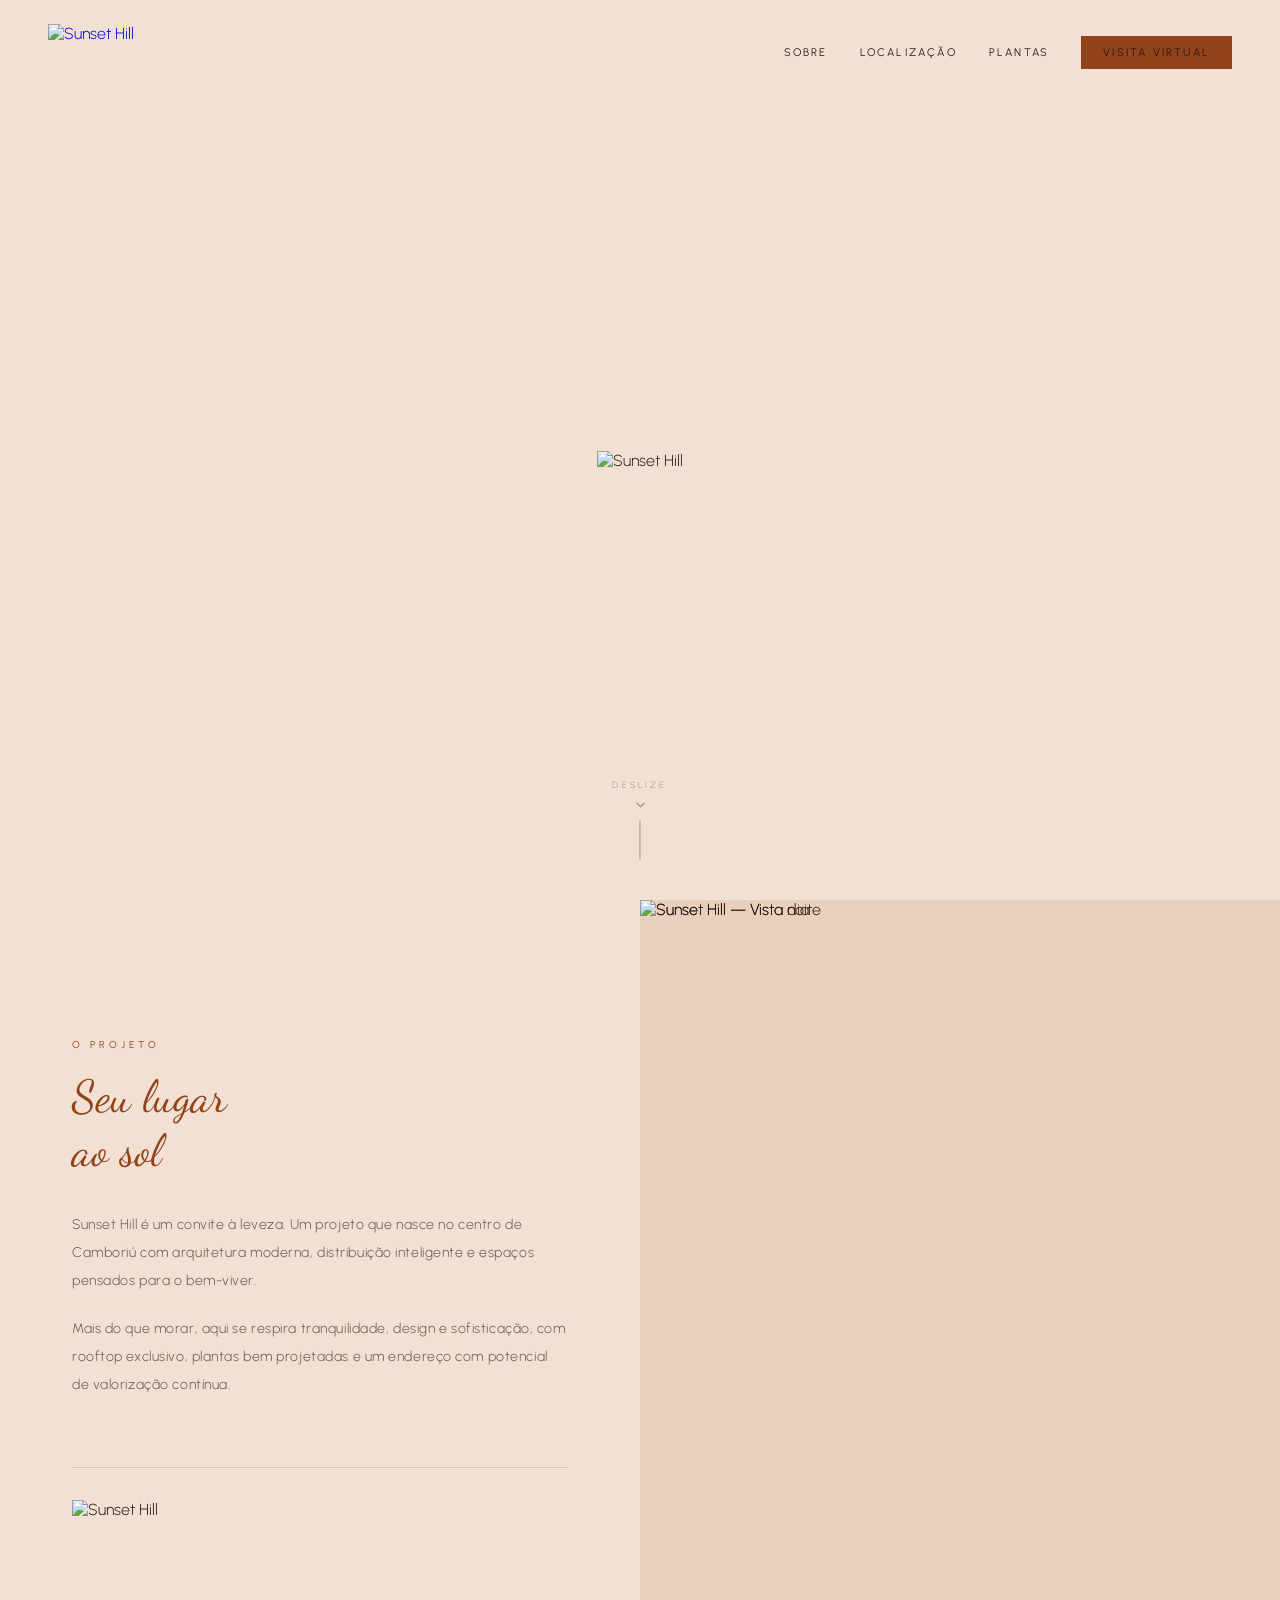
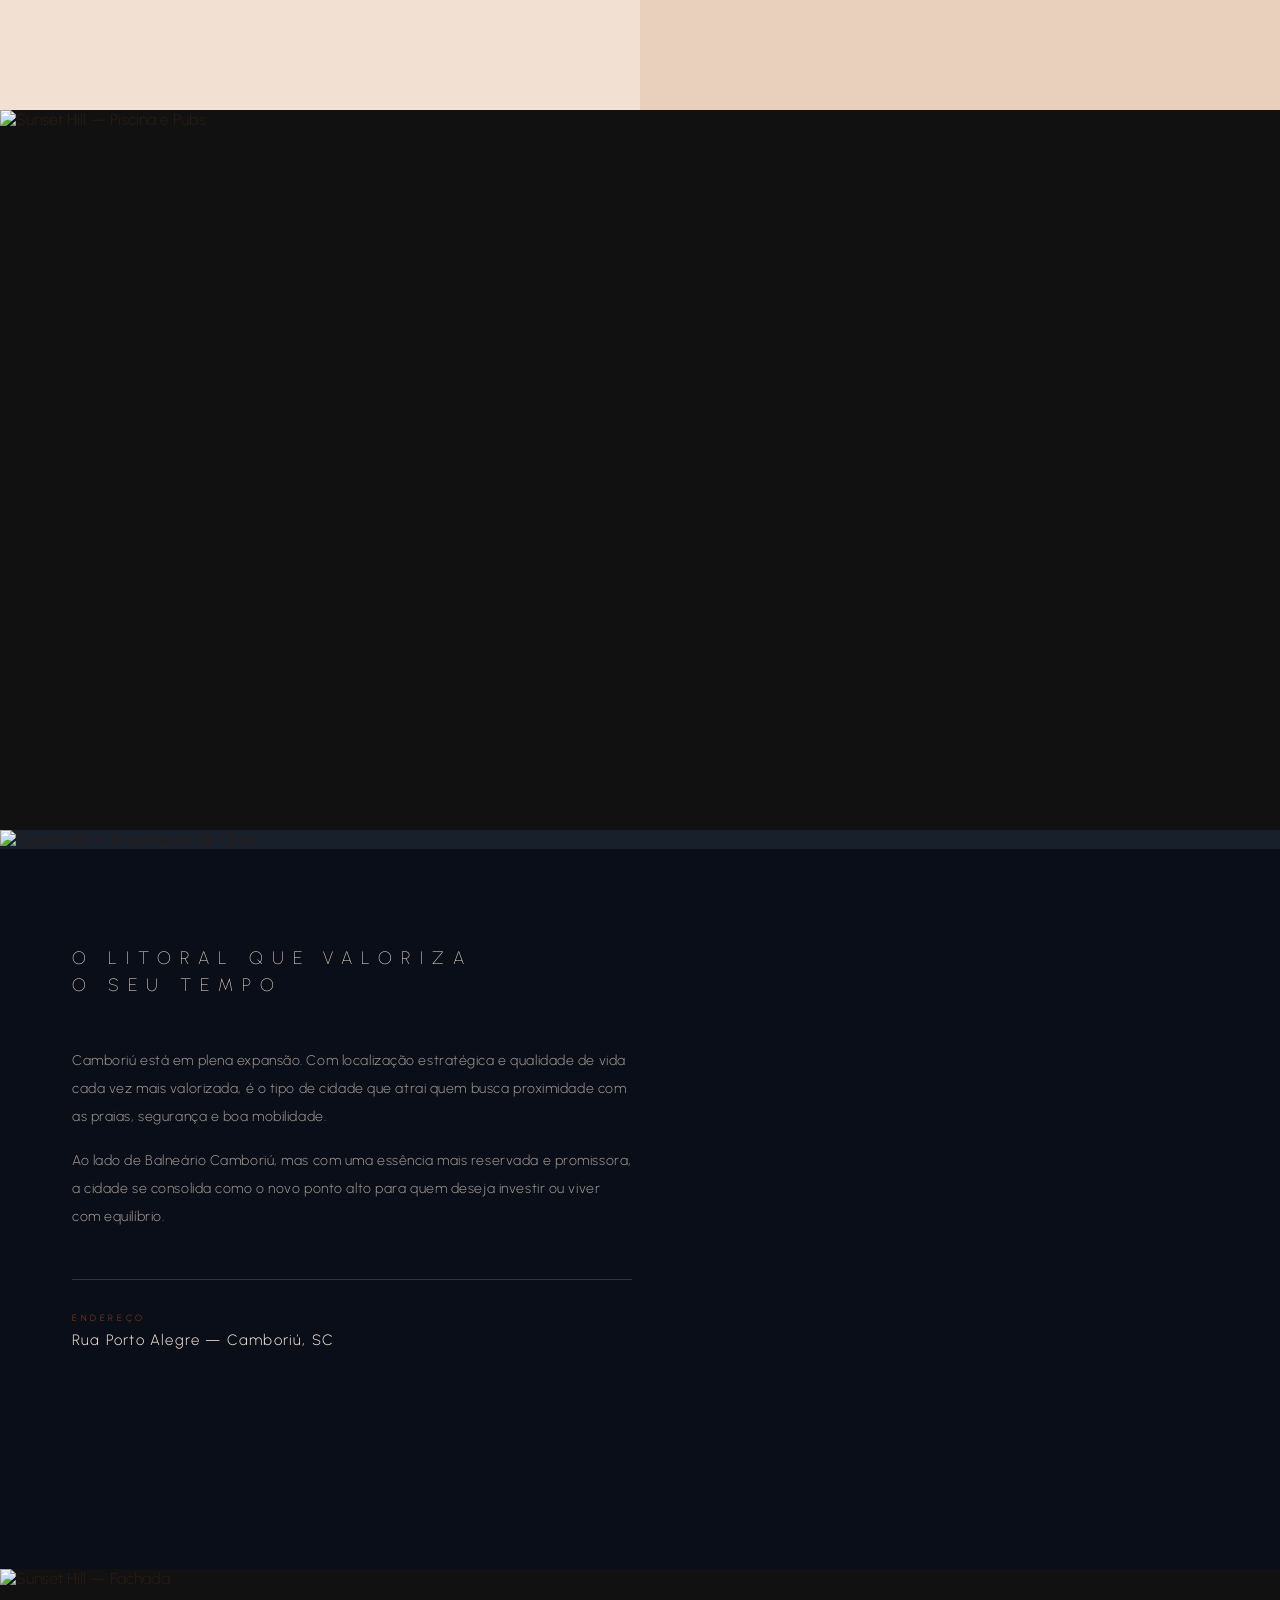
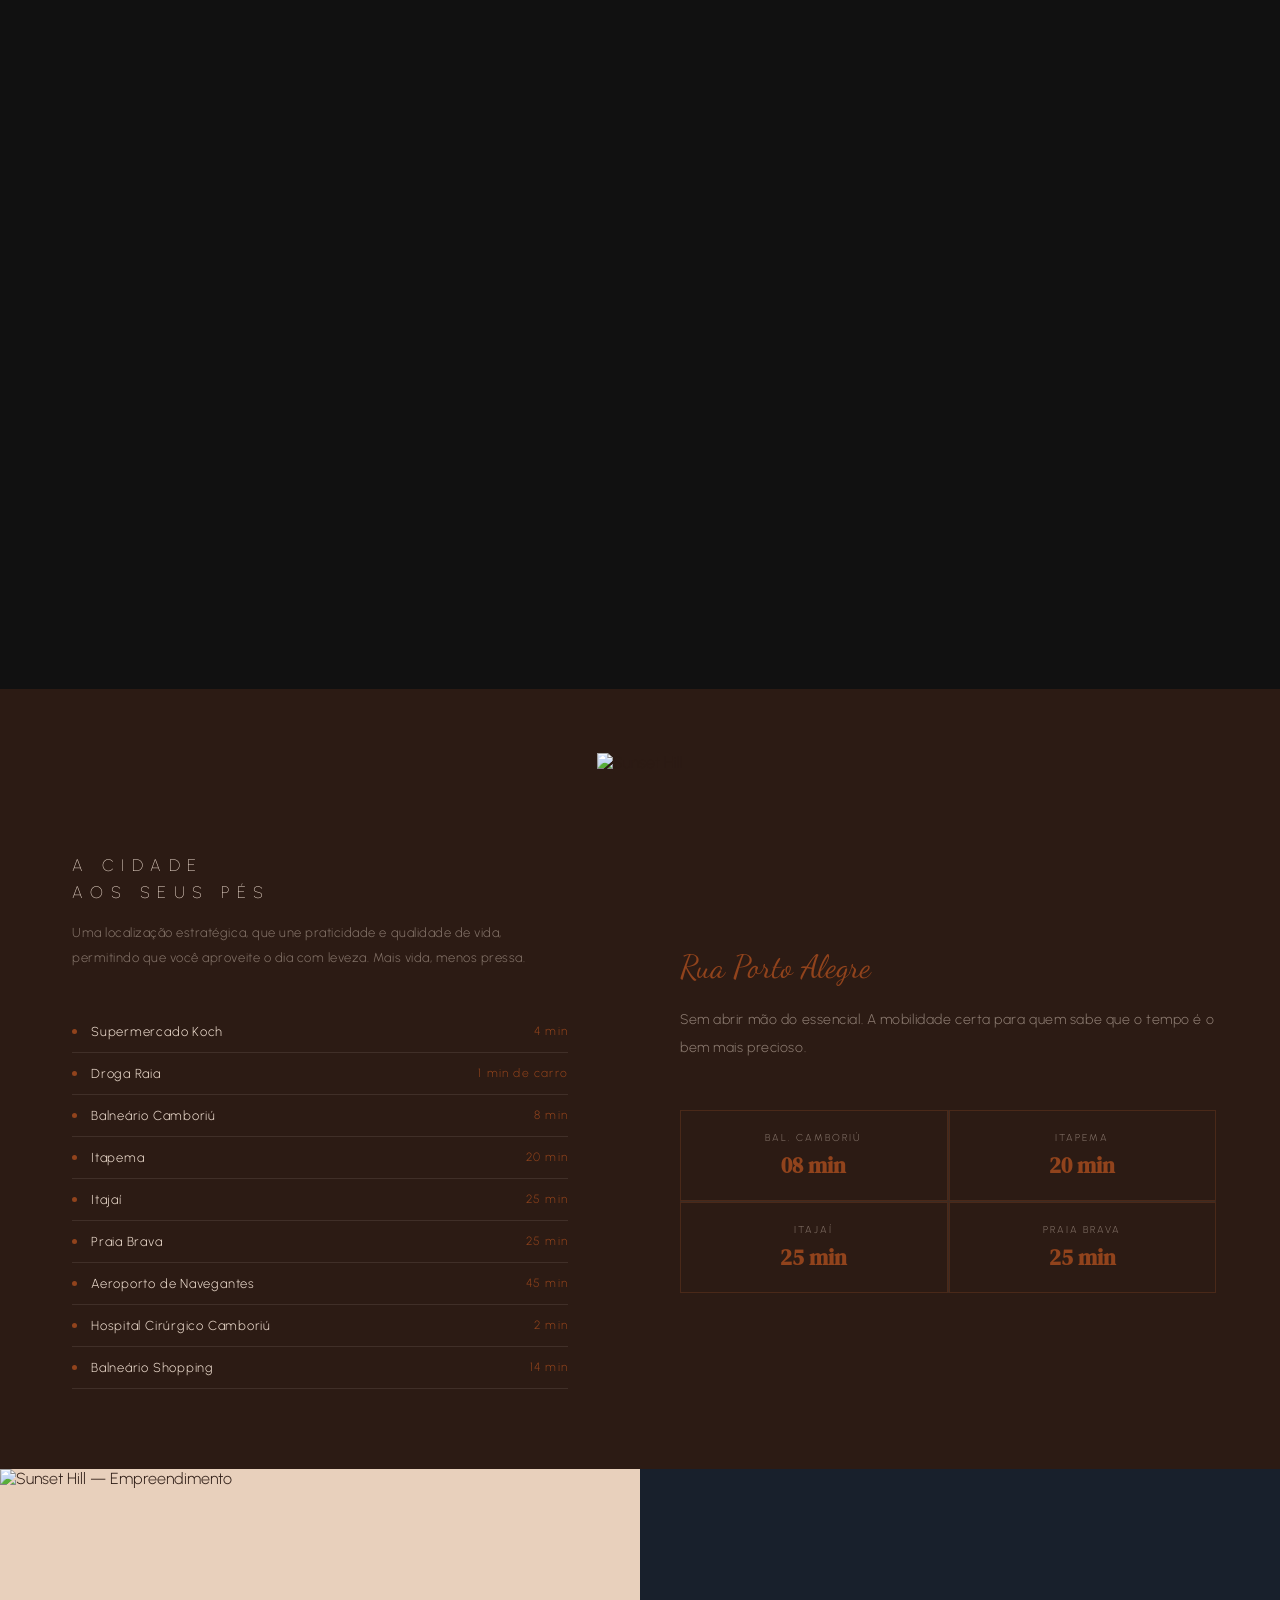
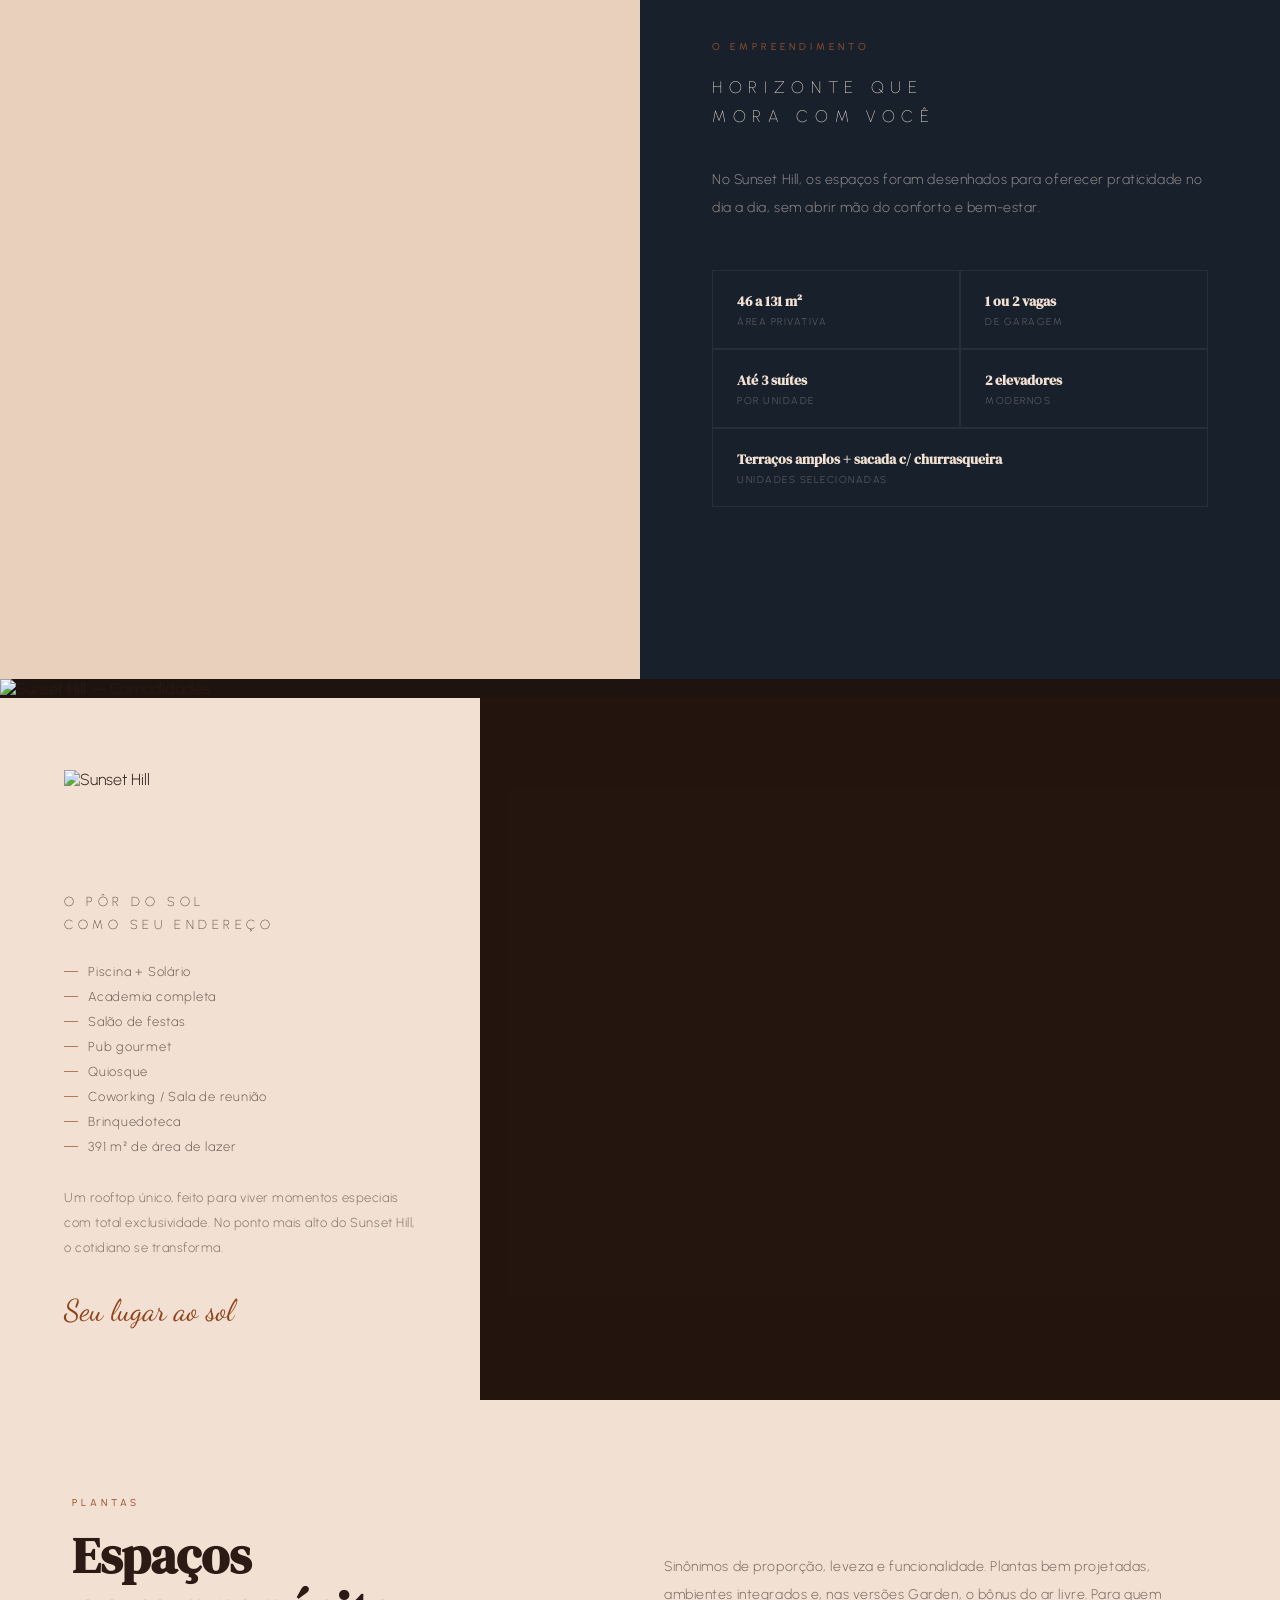
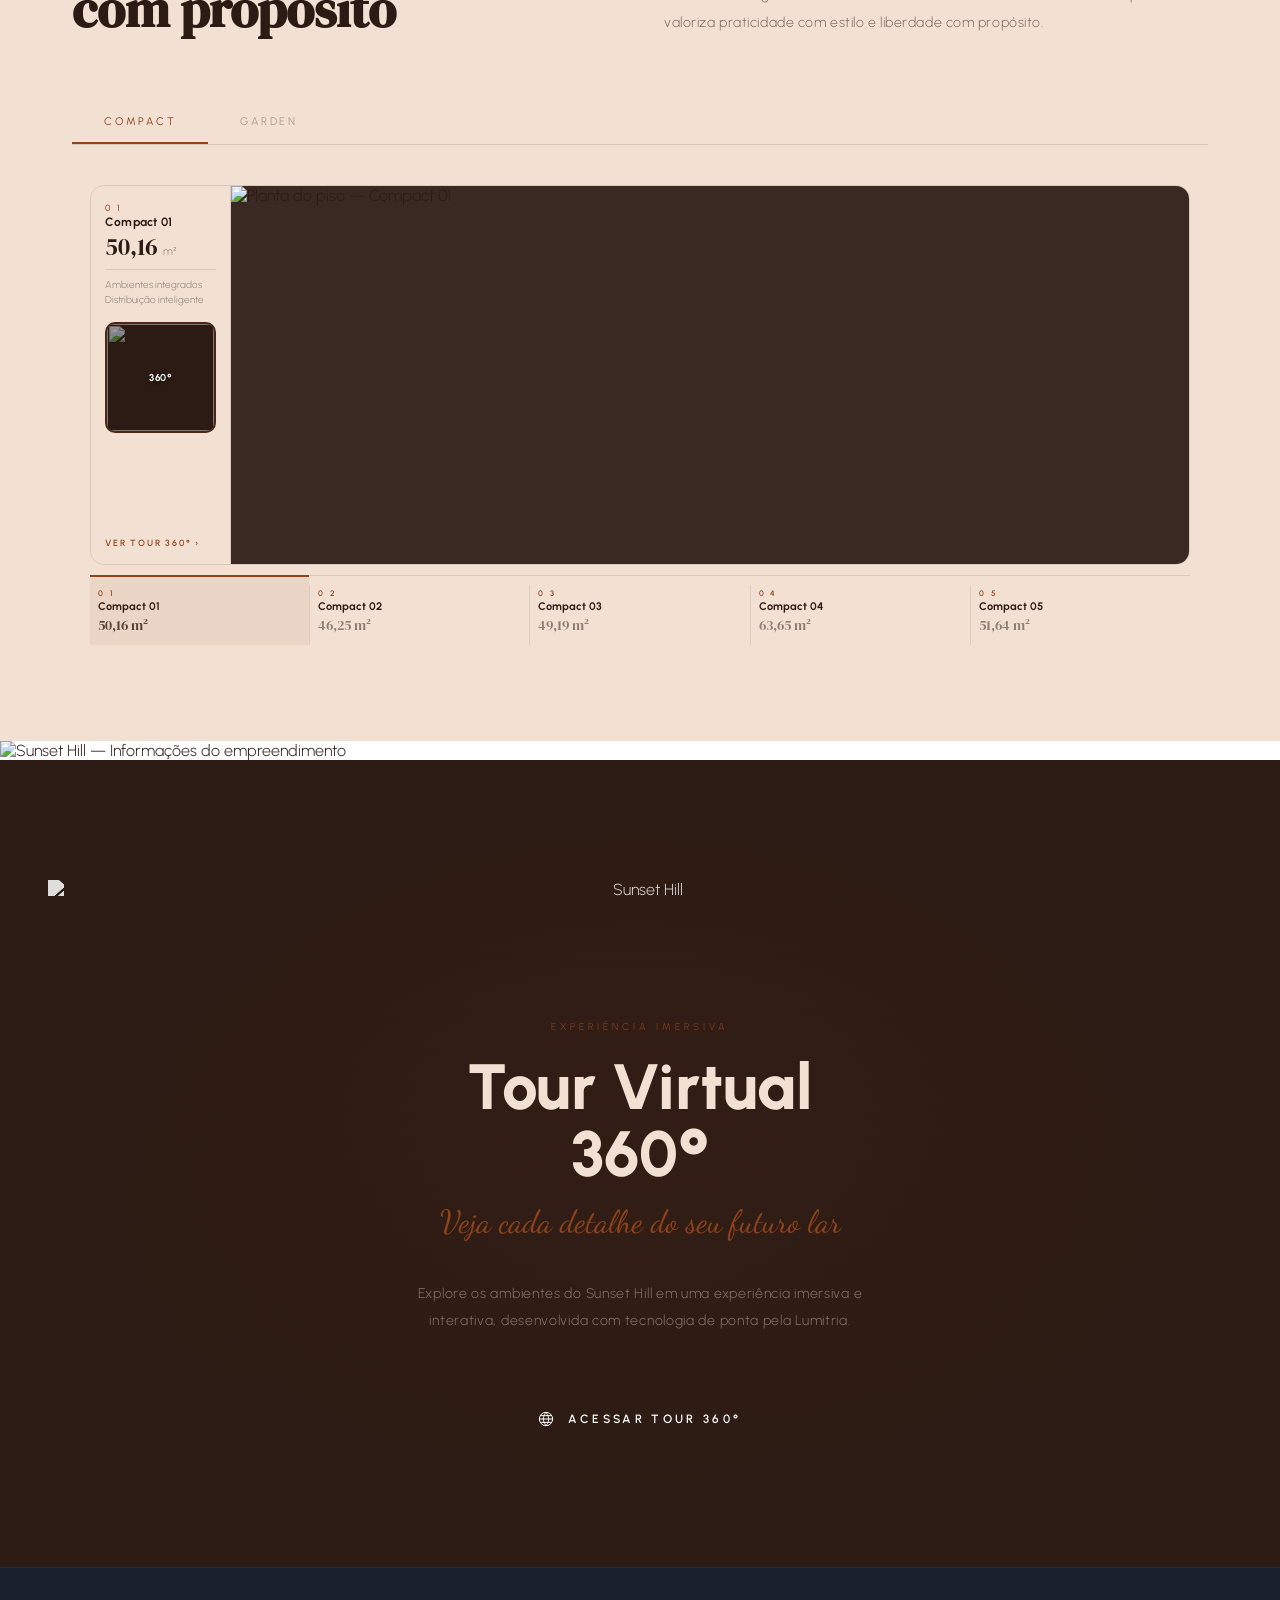
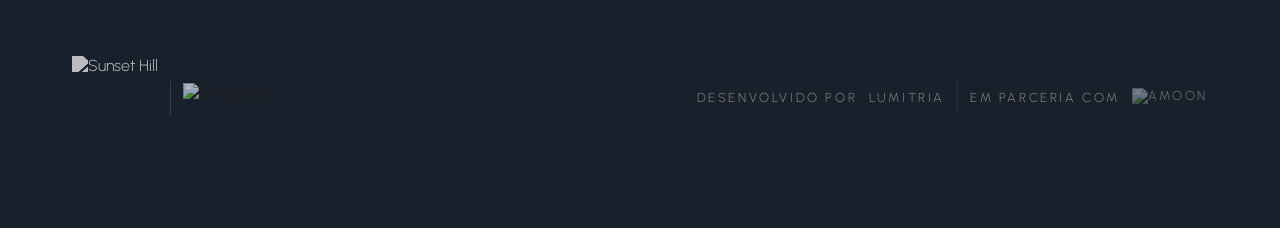
==== commit b89e7404: "feat: sunset-hill — renomeia "Tour 360°" para "Visita Virtual", diminui minimapa no mobile Co-Author" ====
--- a/folder/sunset-hill/index.html
+++ b/folder/sunset-hill/index.html
@@ -1295,7 +1295,7 @@
         <li><a href="#sobre">Sobre</a></li>
         <li><a href="#localizacao">Localização</a></li>
         <li><a href="#plantas">Plantas</a></li>
-        <li><a href="tour/index.html" class="header-cta">Tour 360°</a></li>
+        <li><a href="tour/index.html" class="header-cta">Visita Virtual</a></li>
       </ul>
     </nav>
   </header>
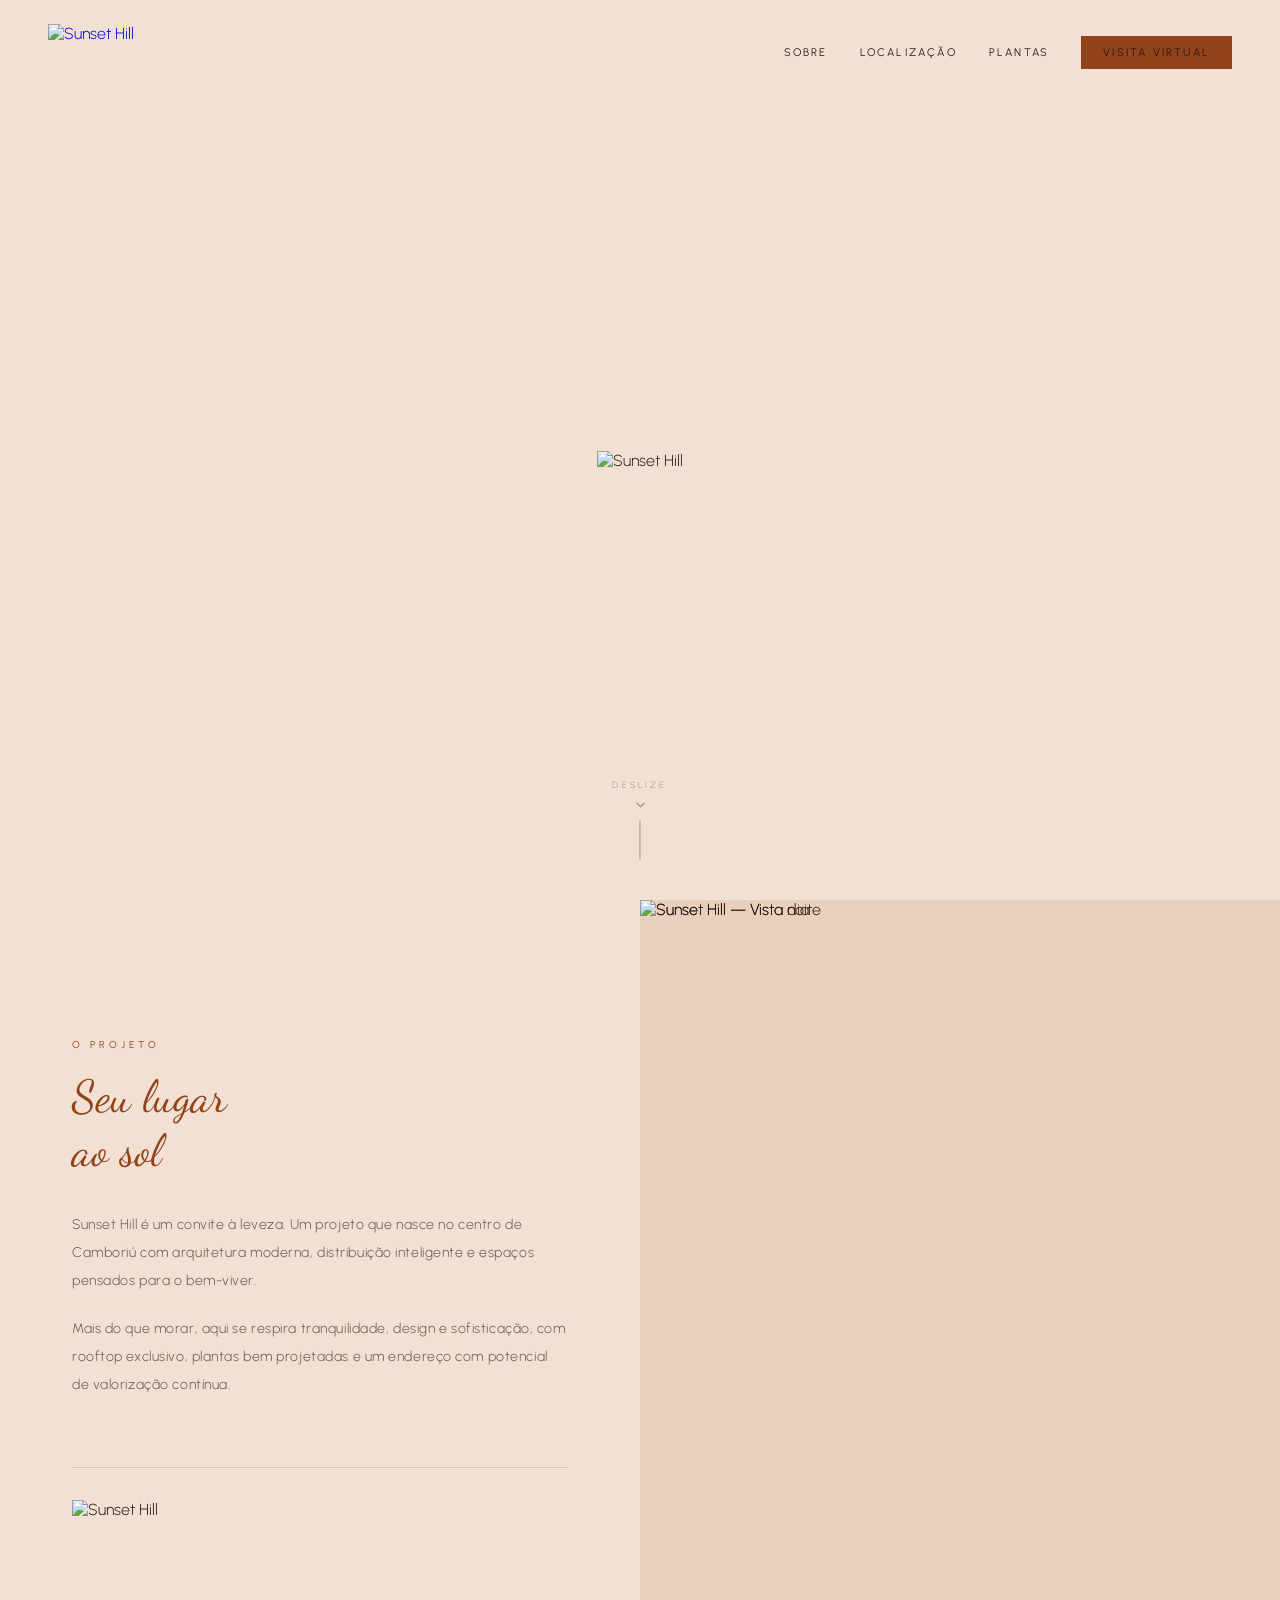
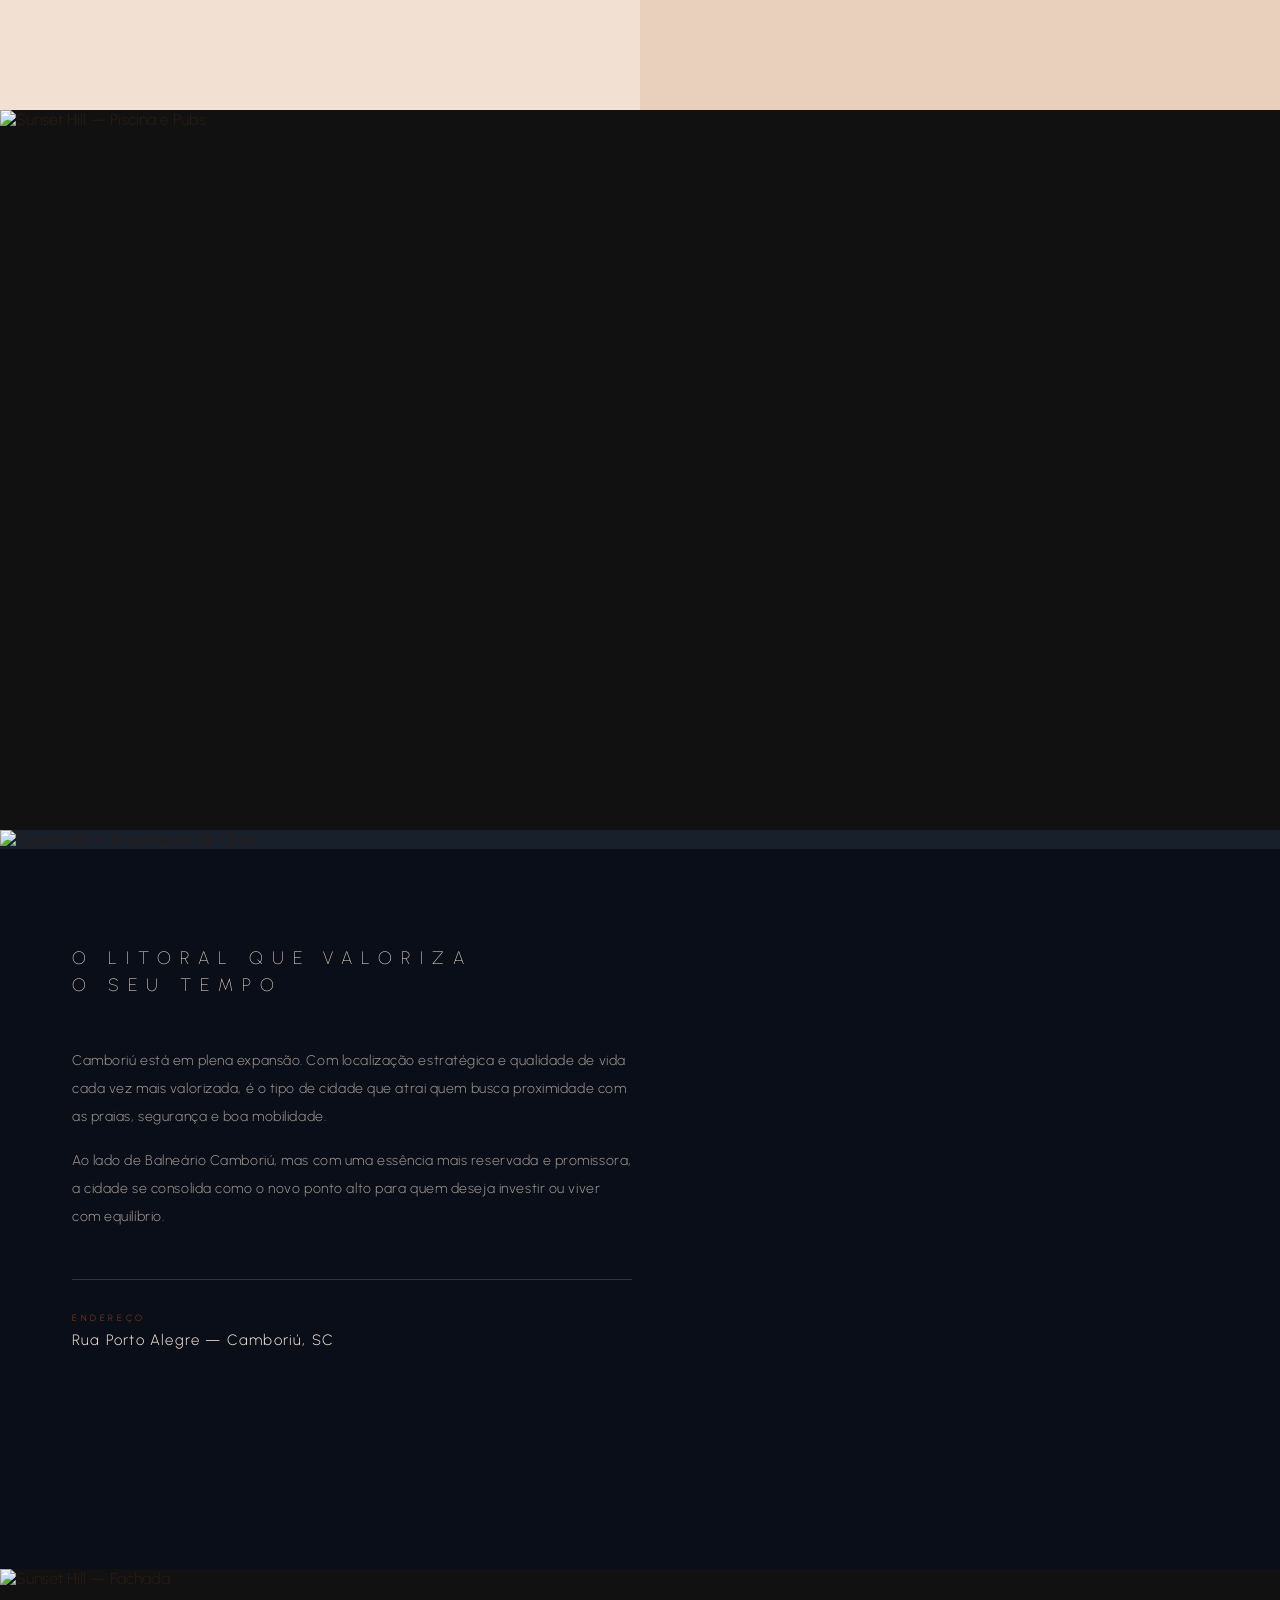
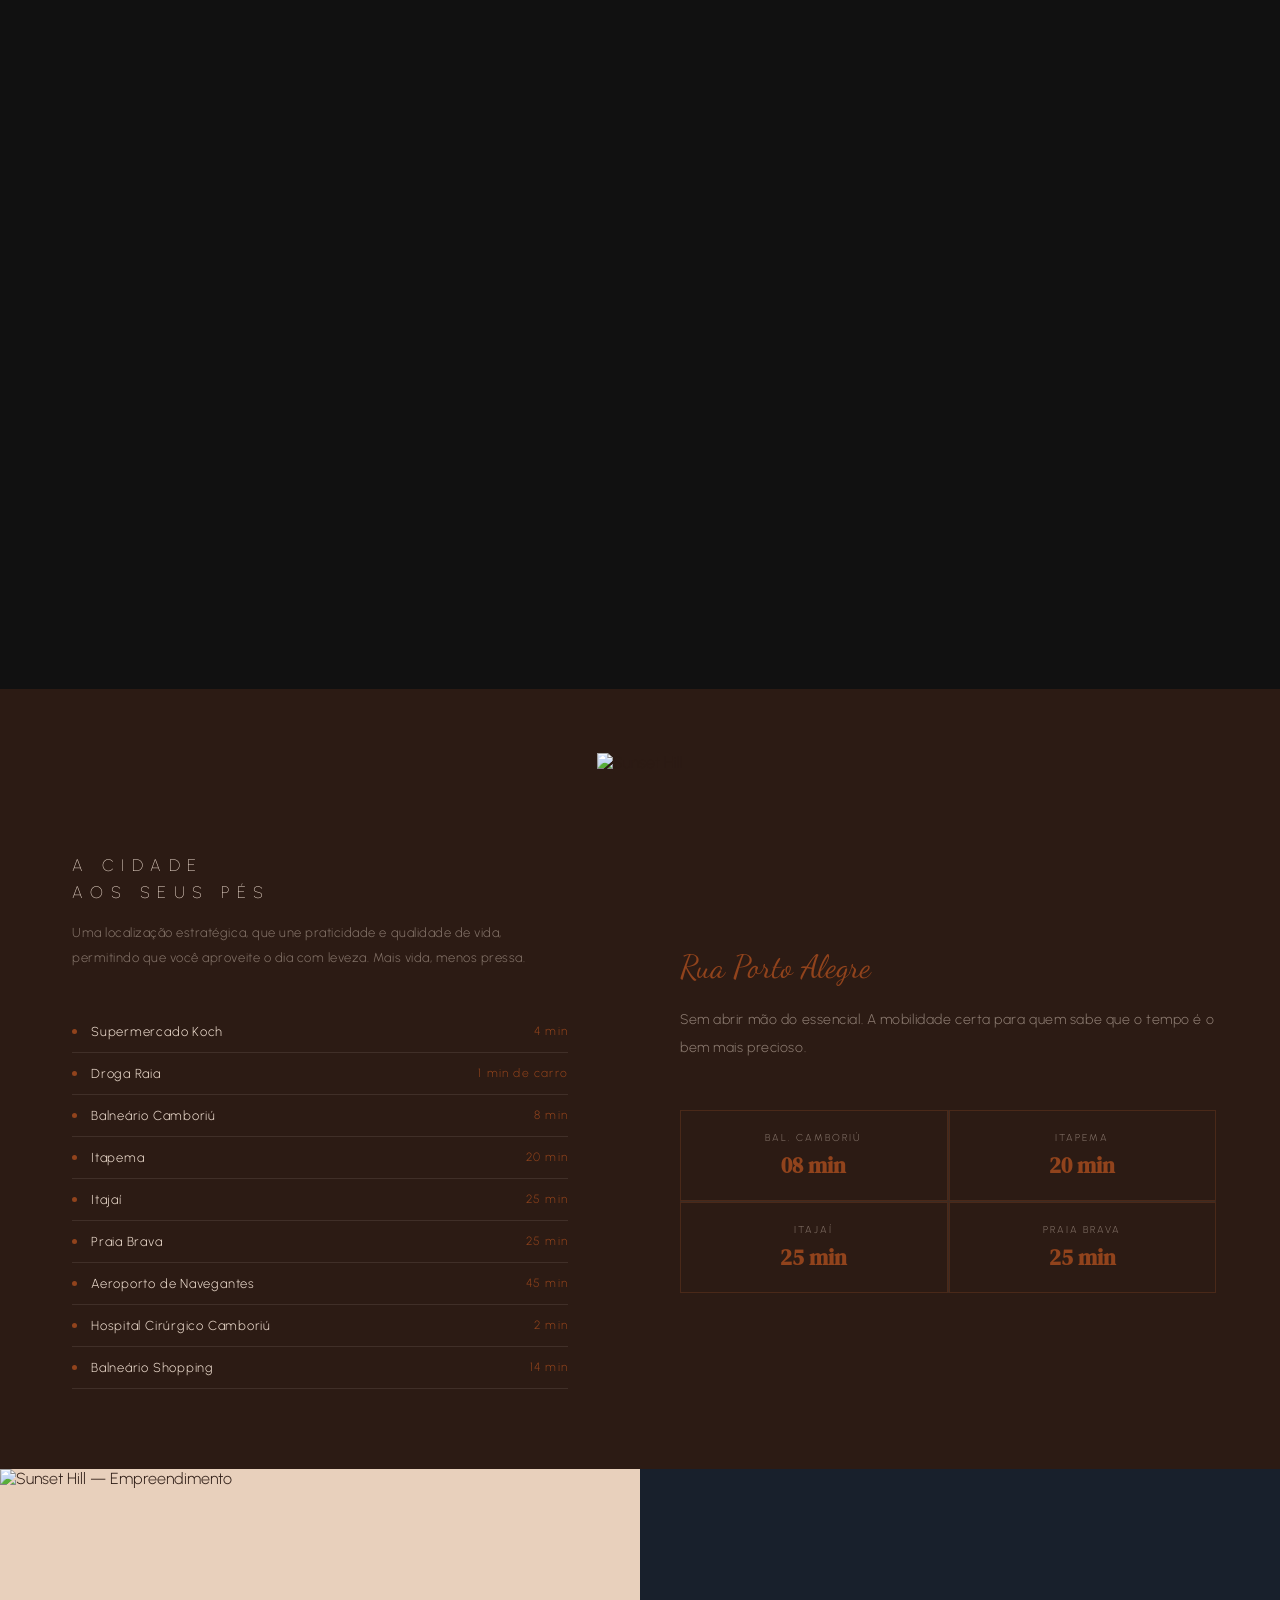
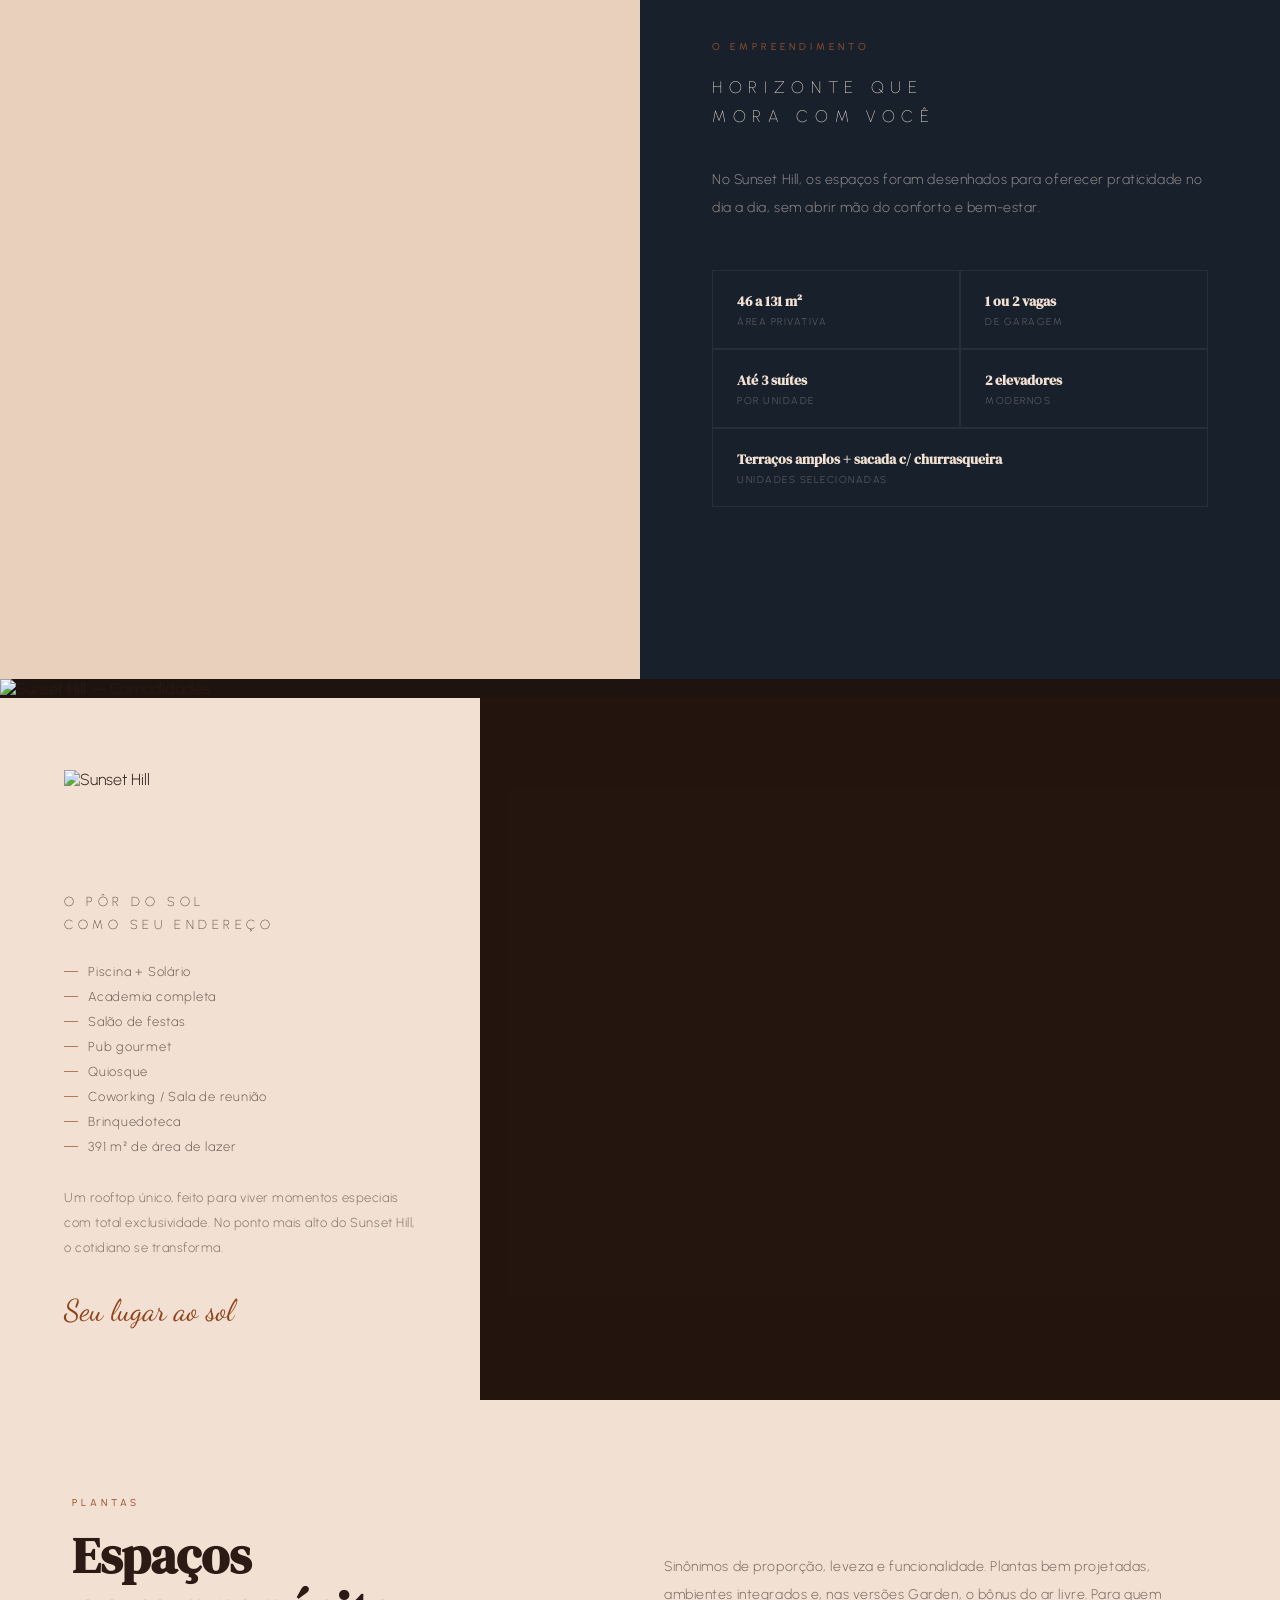
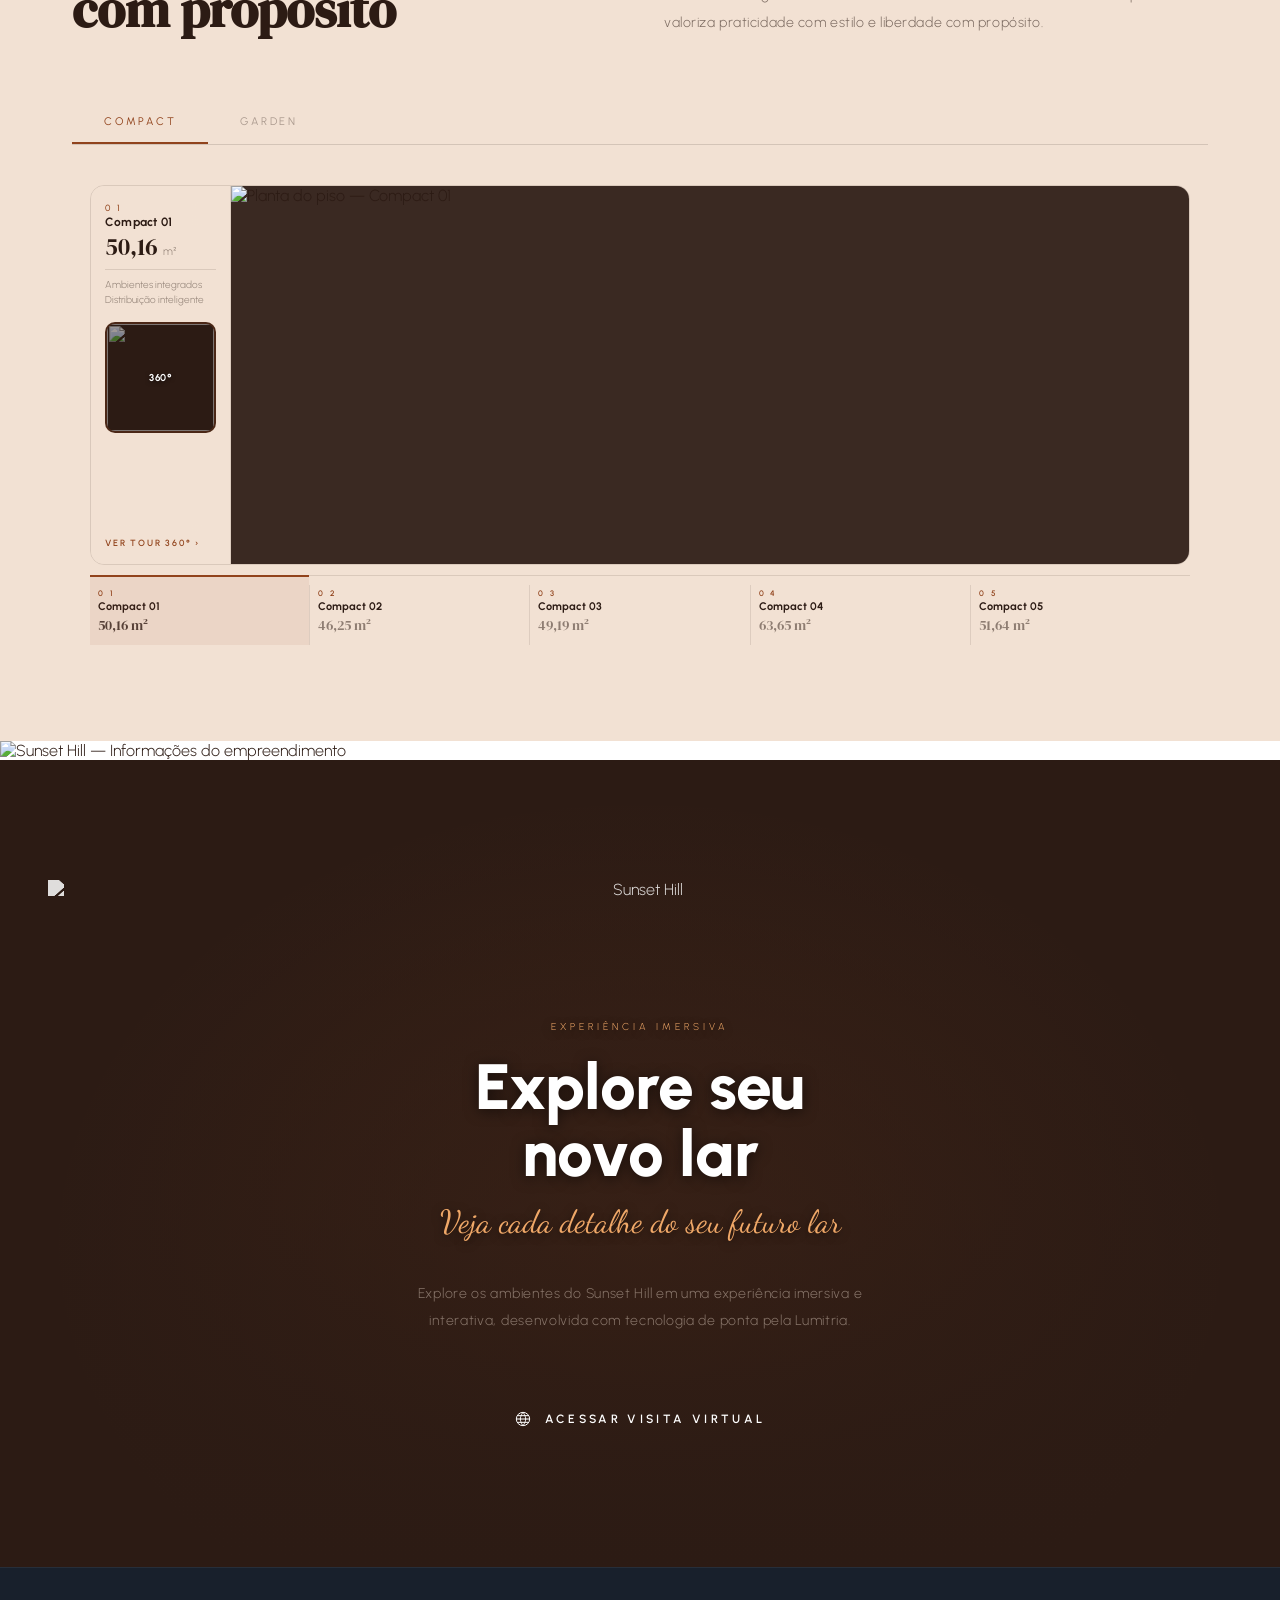
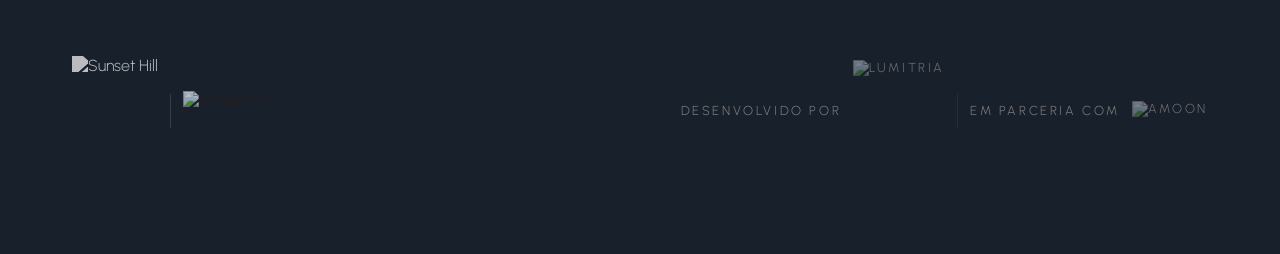
==== commit 9d2bf3dd: "feat: sunset-hill — footer com logo Lumitria, CTA tour com novo texto e contraste ajustado - footer:" ====
--- a/folder/sunset-hill/index.html
+++ b/folder/sunset-hill/index.html
@@ -1133,7 +1133,7 @@
       position: absolute !important;
       inset: 0;
       z-index: 1;
-      background: linear-gradient(180deg, rgba(44,27,20,0.55) 0%, rgba(44,27,20,0.82) 55%, var(--marrom) 100%);
+      background: linear-gradient(180deg, rgba(44,27,20,0.35) 0%, rgba(44,27,20,0.6) 55%, var(--marrom) 100%);
     }
     .cta-tour-content { position: relative; z-index: 2; }
     .cta-tour-sol { margin: 0 auto 40px; }
@@ -1142,22 +1142,25 @@
       font-size: 10px;
       letter-spacing: 0.4em;
       text-transform: uppercase;
-      color: var(--terracota);
+      color: #F0A868;
       margin-bottom: 20px;
+      text-shadow: 0 2px 8px rgba(0,0,0,0.5);
     }
     .cta-tour-title {
       font-family: 'Urbanist', sans-serif;
       font-size: clamp(36px, 5vw, 72px);
       font-weight: 800;
-      color: var(--texto-claro);
+      color: #fff;
       line-height: 1.05;
       margin-bottom: 16px;
+      text-shadow: 0 2px 14px rgba(0,0,0,0.55);
     }
     .cta-tour-sub {
       font-family: 'Dancing Script', cursive;
       font-size: clamp(22px, 2.5vw, 40px);
-      color: var(--terracota);
+      color: #F0A868;
       margin-bottom: 40px;
+      text-shadow: 0 2px 10px rgba(0,0,0,0.5);
     }
     .cta-tour-desc {
       max-width: 460px;
@@ -1574,7 +1577,7 @@
              alt="Sunset Hill" class="logo-escuro" style="width:auto;height:100px;margin:0 auto;">
       </div>
       <div class="cta-tour-label">Experiência imersiva</div>
-      <div class="cta-tour-title">Tour Virtual<br>360°</div>
+      <div class="cta-tour-title">Explore seu<br>novo lar</div>
       <div class="cta-tour-sub">Veja cada detalhe do seu futuro lar</div>
       <p class="cta-tour-desc">
         Explore os ambientes do Sunset Hill em uma experiência imersiva e interativa,
@@ -1588,7 +1591,7 @@
           <path d="M2 12h20"/>
           <path d="M3.5 7h17M3.5 17h17"/>
         </svg>
-        Acessar Tour 360°
+        Acessar Visita Virtual
       </a>
     </div>
   </section>
@@ -1597,13 +1600,17 @@
   <footer class="footer">
     <div class="footer-logo">
       <img loading="lazy" decoding="async" src="https://res.cloudinary.com/dzn9q1rkt/image/upload/f_auto,q_auto/v1782243706/image-removebg-preview_wacb1w.png"
-           alt="Sunset Hill" class="logo-escuro" style="width:auto;height:84px;opacity:0.7;">
+           alt="Sunset Hill" class="logo-escuro" style="width:auto;height:110px;opacity:0.7;">
       <div class="footer-divisor"></div>
       <img loading="lazy" decoding="async" src="https://res.cloudinary.com/dzn9q1rkt/image/upload/f_auto,q_auto,e_trim/v1784054687/logo-white_2x_z57otx.png"
-           alt="Underfour" style="width:auto;height:30px;opacity:0.7;">
+           alt="Underfour" style="width:auto;height:40px;opacity:0.7;">
     </div>
     <div class="footer-lumitria">
-      Desenvolvido por <a href="../../index.html">Lumitria</a>
+      Desenvolvido por
+      <a href="../../index.html">
+        <img loading="lazy" decoding="async" src="https://res.cloudinary.com/dzn9q1rkt/image/upload/c_crop,x_20,y_10,w_430,h_345/e_trim,f_auto,q_auto/v1785843518/logo-lumitria-removebg-preview_wveoua.png"
+             alt="Lumitria" style="width:auto;height:62px;margin-top:-40px;">
+      </a>
       <div class="footer-divisor"></div>
       em parceria com
       <img loading="lazy" decoding="async" src="https://res.cloudinary.com/dzn9q1rkt/image/upload/f_auto,q_auto,e_trim/v1784054808/logo2_ndzhbu.svg"
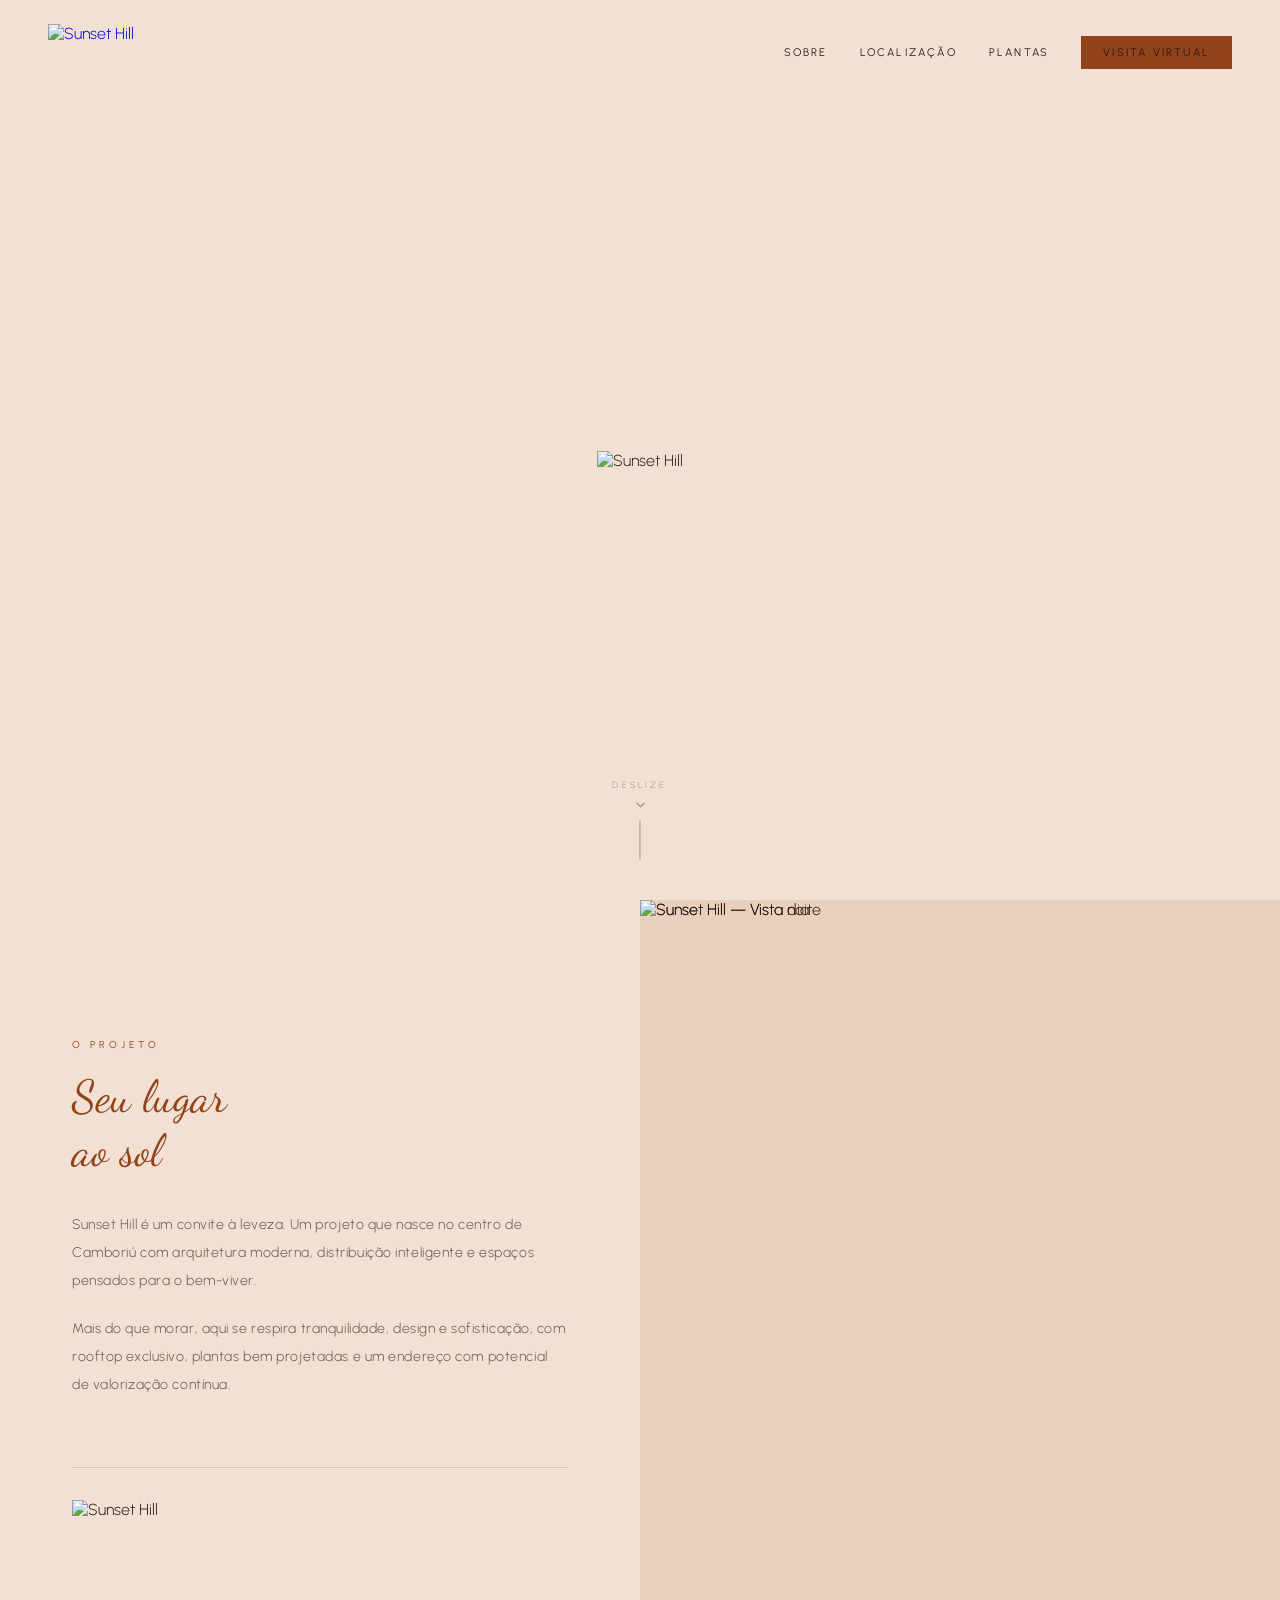
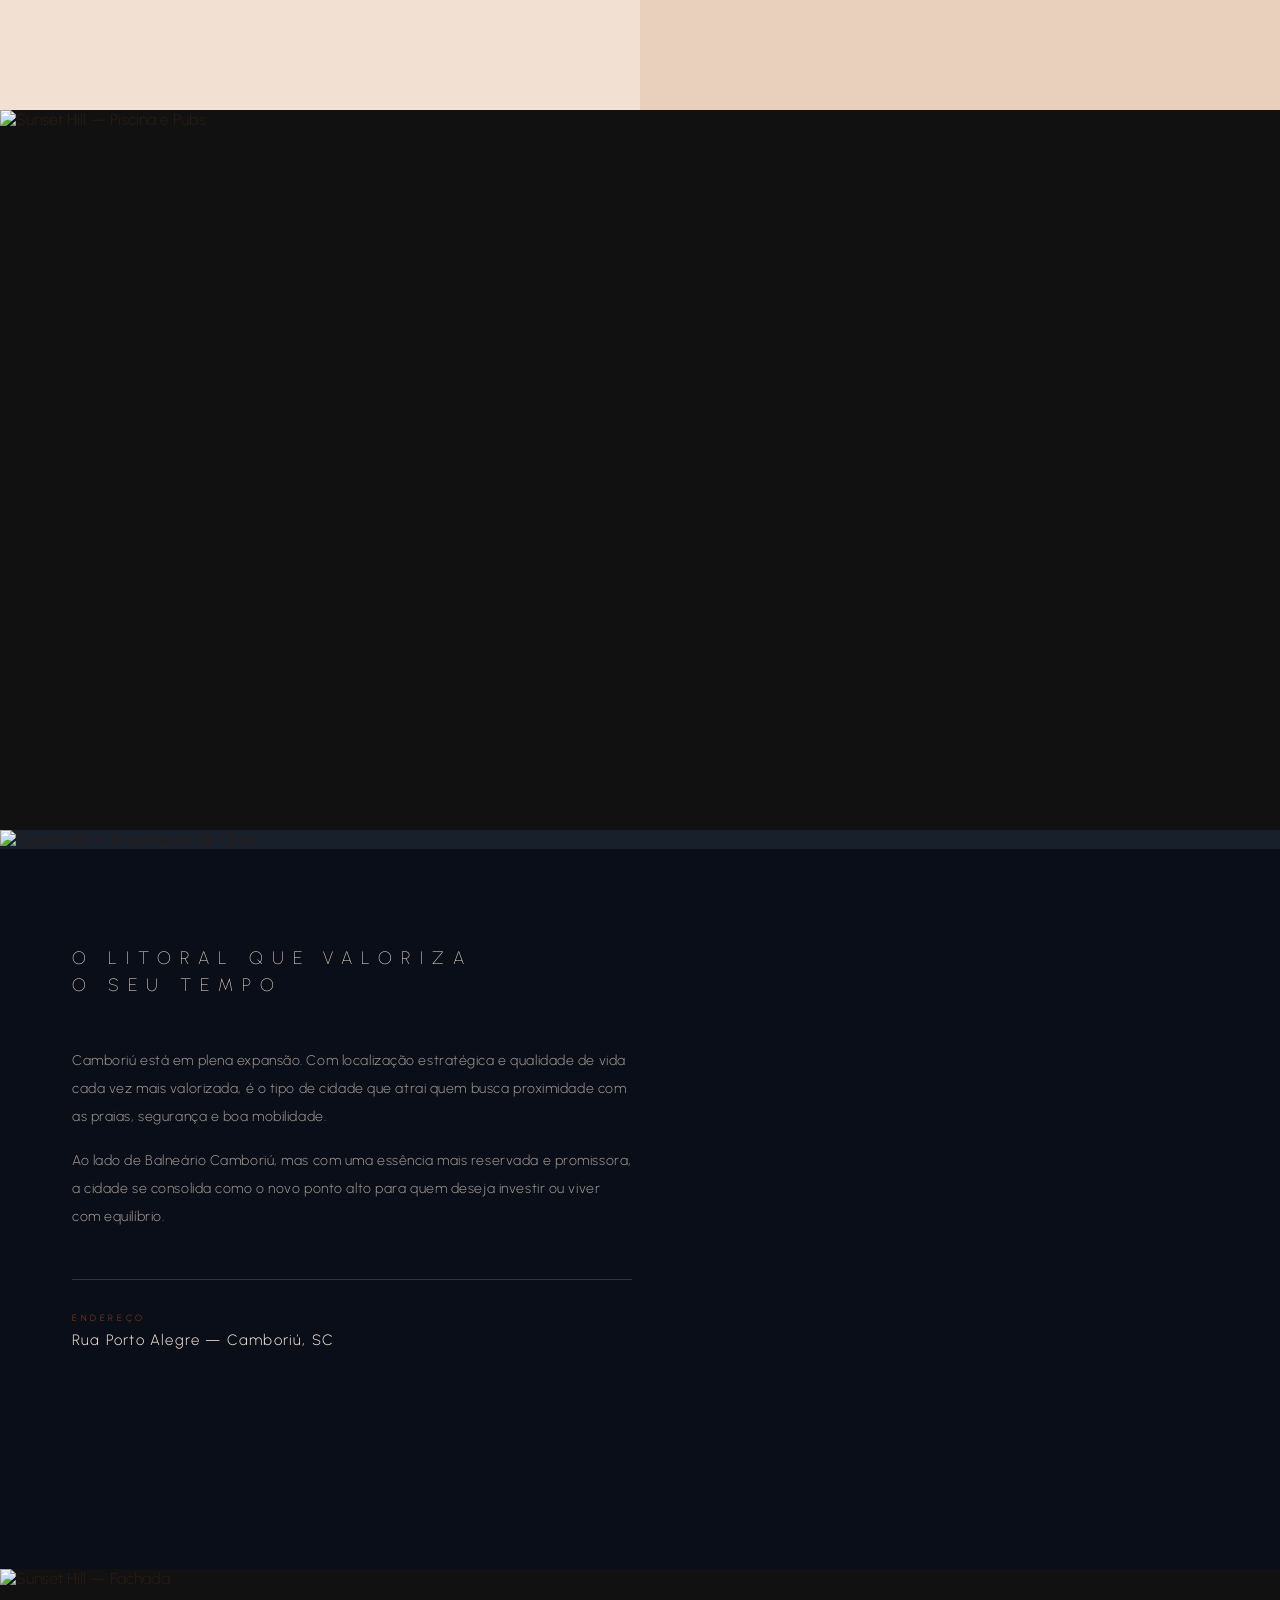
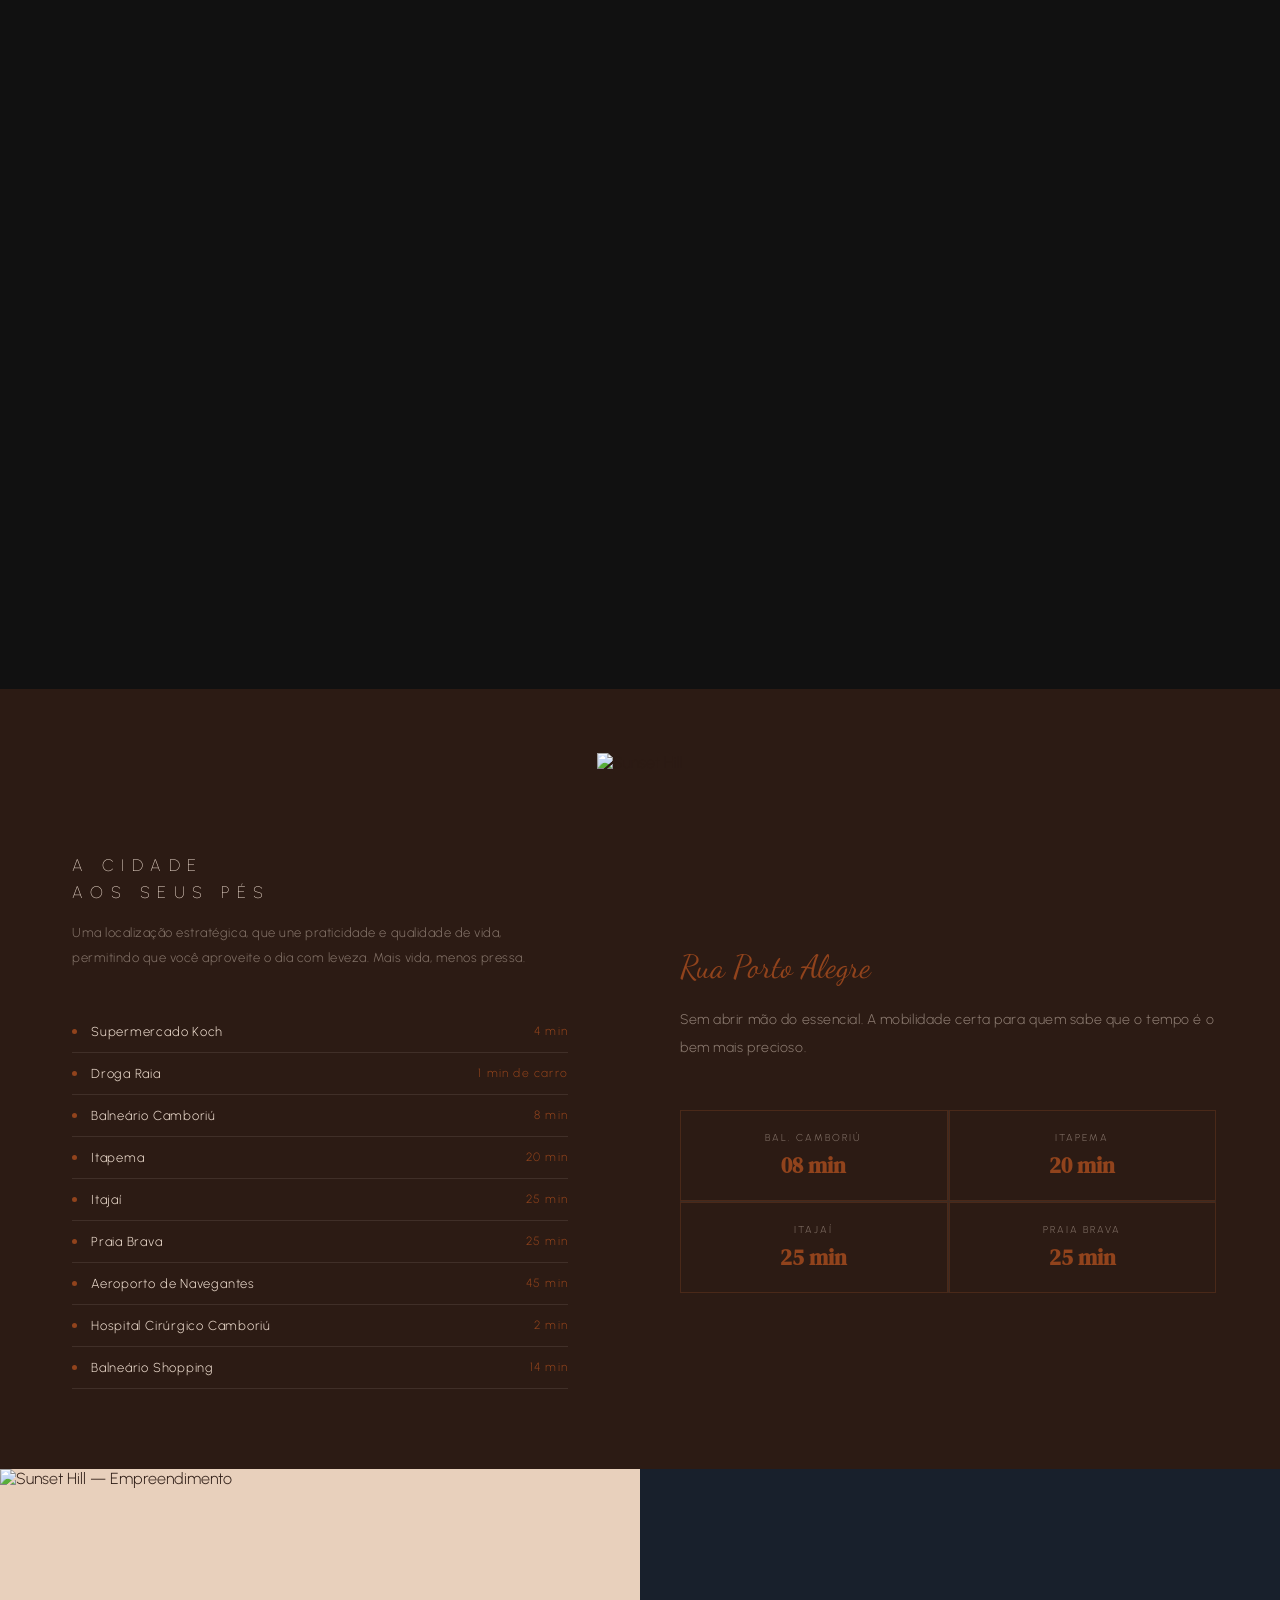
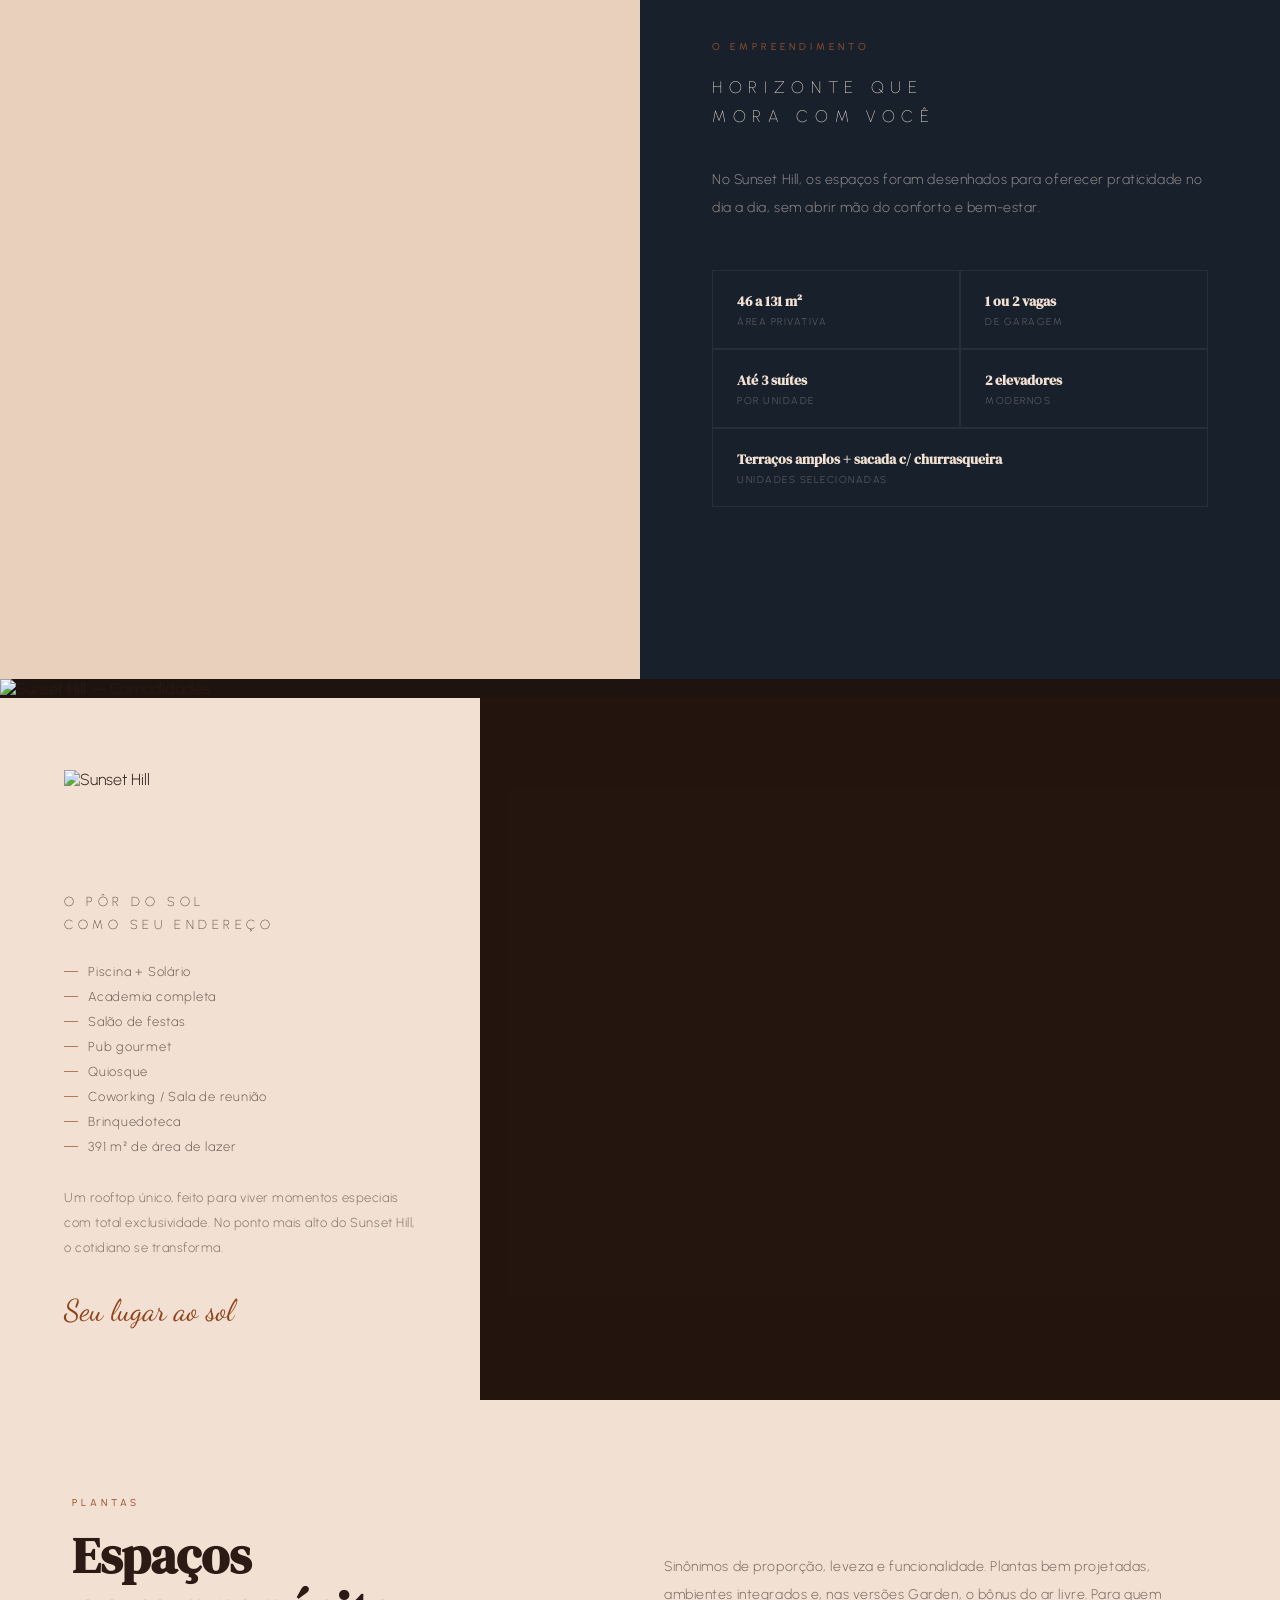
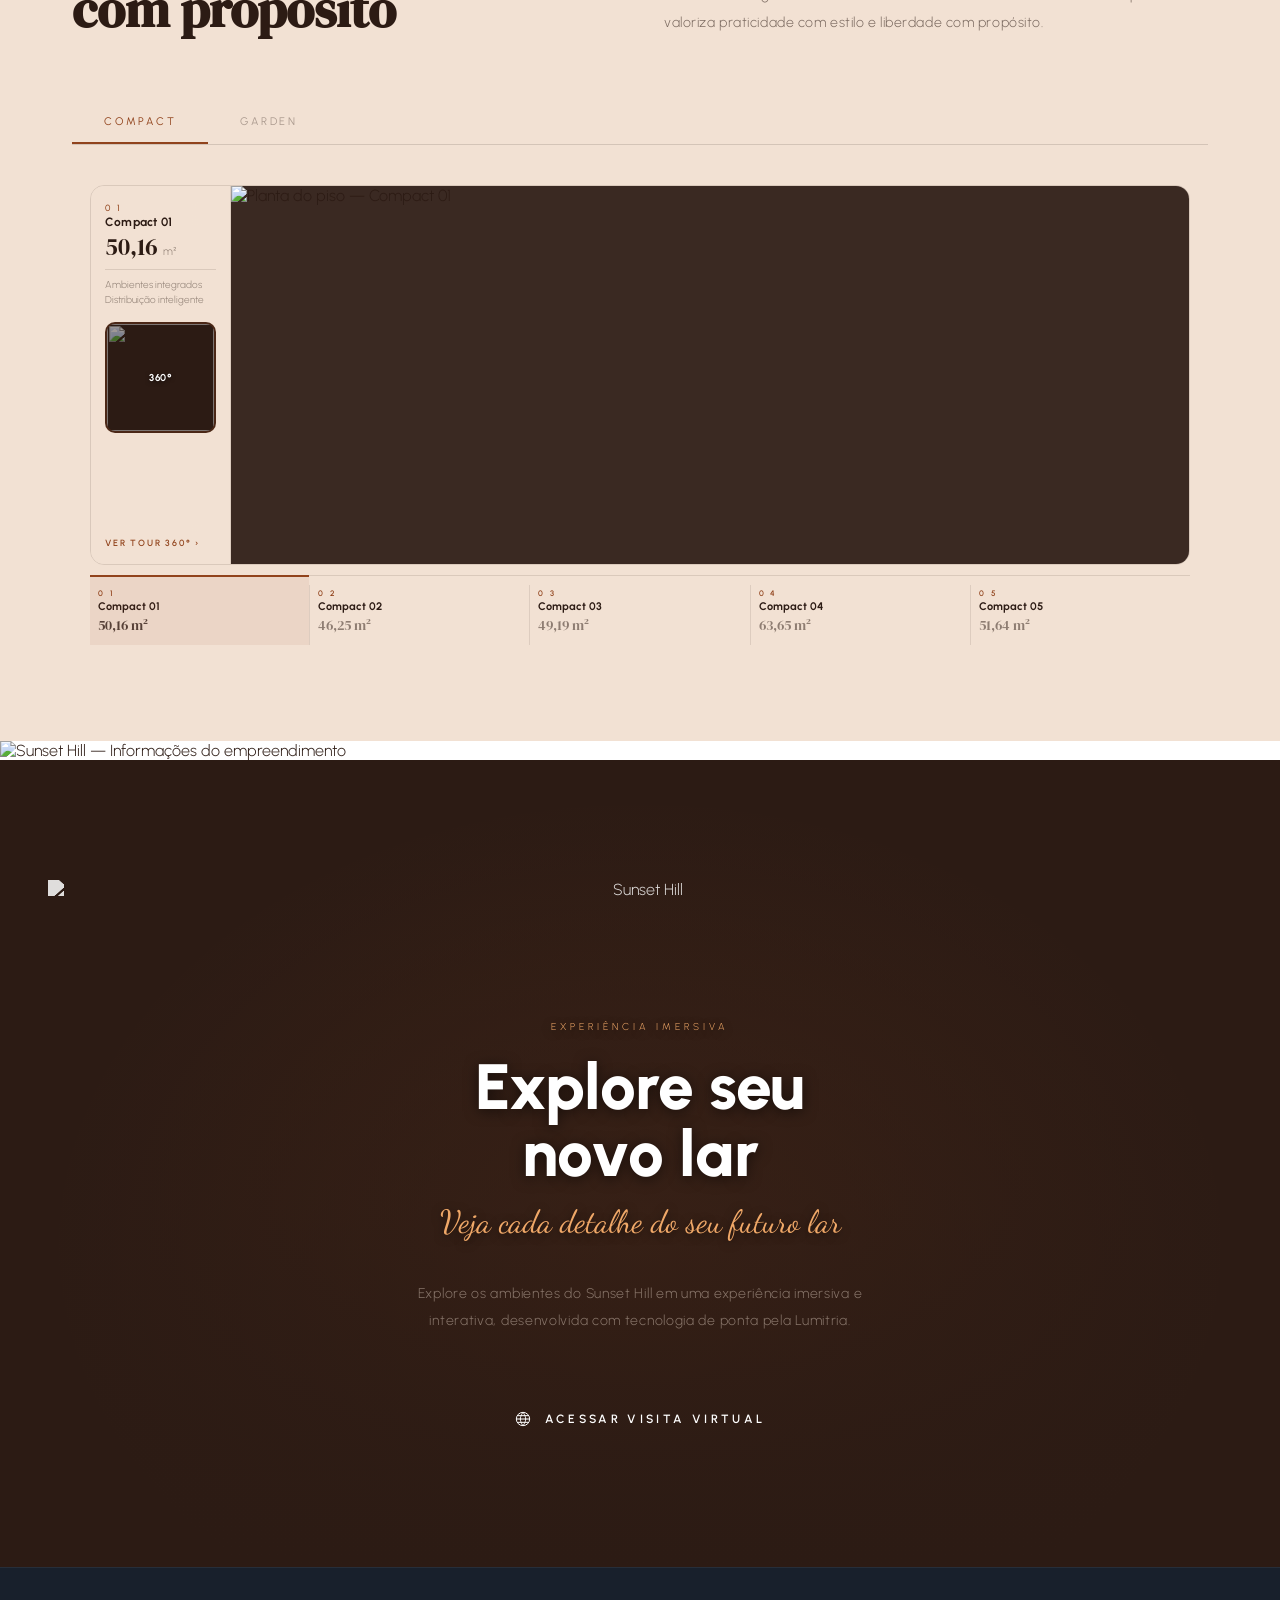
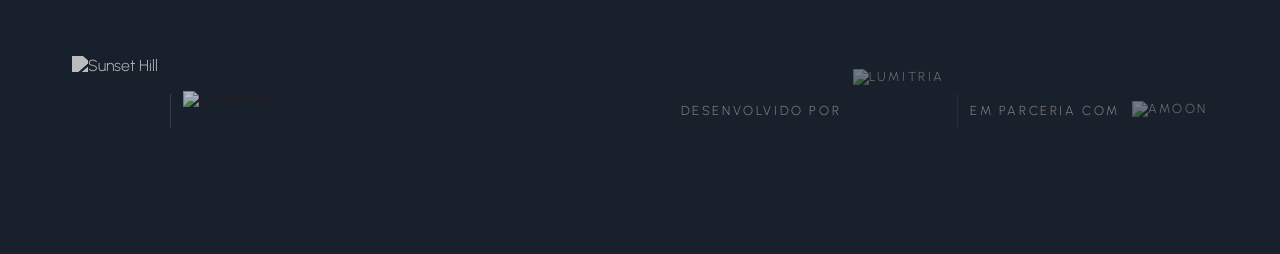
==== commit 69055a3d: "fix: sunset-hill — responsividade do rodapé e título centralizado no mobile - footer: logos (Sunset " ====
--- a/folder/sunset-hill/index.html
+++ b/folder/sunset-hill/index.html
@@ -1263,6 +1263,7 @@
       .distancias { grid-template-columns: 1fr; }
       .distancias-logo { padding: 48px 0 0; }
       .distancias-left { padding: 64px 32px; }
+      .distancias-title { text-align: center; }
       .distancias-right { padding: 0 32px 64px; }
       .empreendimento { grid-template-columns: 1fr; }
       .emp-image { min-height: 56vw; }
@@ -1273,9 +1274,10 @@
       .plantas { padding: 64px 32px; }
       .plantas-header { grid-template-columns: 1fr; gap: 20px; }
       .cta-tour { padding: 80px 32px; }
-      .footer { flex-direction: column; gap: 24px; text-align: center; padding: 40px 32px; }
-      .footer-lumitria { gap: 8px; letter-spacing: 0.14em; font-size: 11px; }
-      .footer-divisor { height: 24px; }
+      .footer { flex-direction: column; gap: 28px; text-align: center; padding: 40px 24px; }
+      .footer-logo { gap: 16px; }
+      .footer-lumitria { row-gap: 12px; column-gap: 10px; letter-spacing: 0.1em; font-size: 10px; }
+      .footer-divisor { height: 18px; }
     }
   </style>
 </head>
@@ -1600,21 +1602,21 @@
   <footer class="footer">
     <div class="footer-logo">
       <img loading="lazy" decoding="async" src="https://res.cloudinary.com/dzn9q1rkt/image/upload/f_auto,q_auto/v1782243706/image-removebg-preview_wacb1w.png"
-           alt="Sunset Hill" class="logo-escuro" style="width:auto;height:110px;opacity:0.7;">
+           alt="Sunset Hill" class="logo-escuro" style="width:auto;height:clamp(56px,14vw,110px);opacity:0.7;">
       <div class="footer-divisor"></div>
       <img loading="lazy" decoding="async" src="https://res.cloudinary.com/dzn9q1rkt/image/upload/f_auto,q_auto,e_trim/v1784054687/logo-white_2x_z57otx.png"
-           alt="Underfour" style="width:auto;height:40px;opacity:0.7;">
+           alt="Underfour" style="width:auto;height:clamp(20px,5vw,40px);opacity:0.7;">
     </div>
     <div class="footer-lumitria">
       Desenvolvido por
       <a href="../../index.html">
         <img loading="lazy" decoding="async" src="https://res.cloudinary.com/dzn9q1rkt/image/upload/c_crop,x_20,y_10,w_430,h_345/e_trim,f_auto,q_auto/v1785843518/logo-lumitria-removebg-preview_wveoua.png"
-             alt="Lumitria" style="width:auto;height:62px;margin-top:-40px;">
+             alt="Lumitria" style="width:auto;height:clamp(34px,8vw,62px);margin-top:clamp(-22px,-5.2vw,-40px);">
       </a>
       <div class="footer-divisor"></div>
       em parceria com
       <img loading="lazy" decoding="async" src="https://res.cloudinary.com/dzn9q1rkt/image/upload/f_auto,q_auto,e_trim/v1784054808/logo2_ndzhbu.svg"
-           alt="Amoon" style="width:auto;height:20px;">
+           alt="Amoon" style="width:auto;height:clamp(14px,3.5vw,20px);">
     </div>
   </footer>
 
